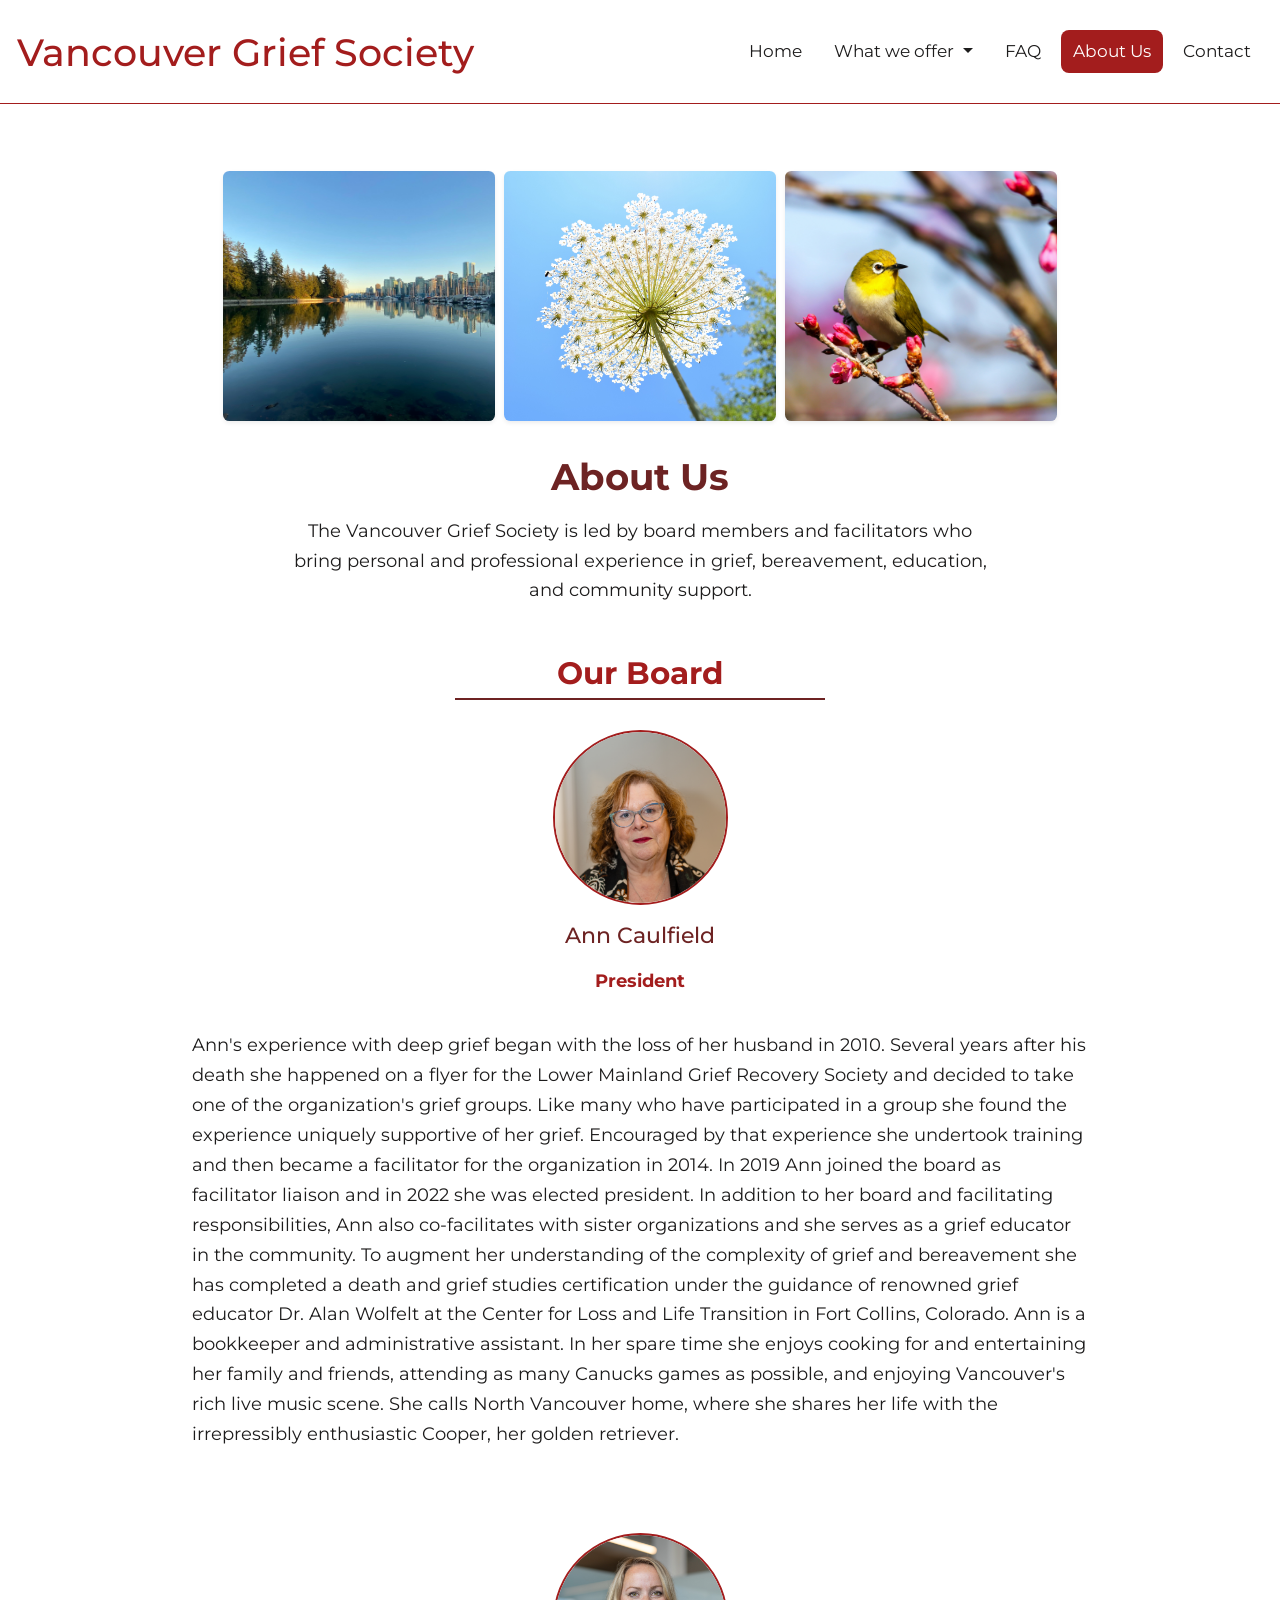
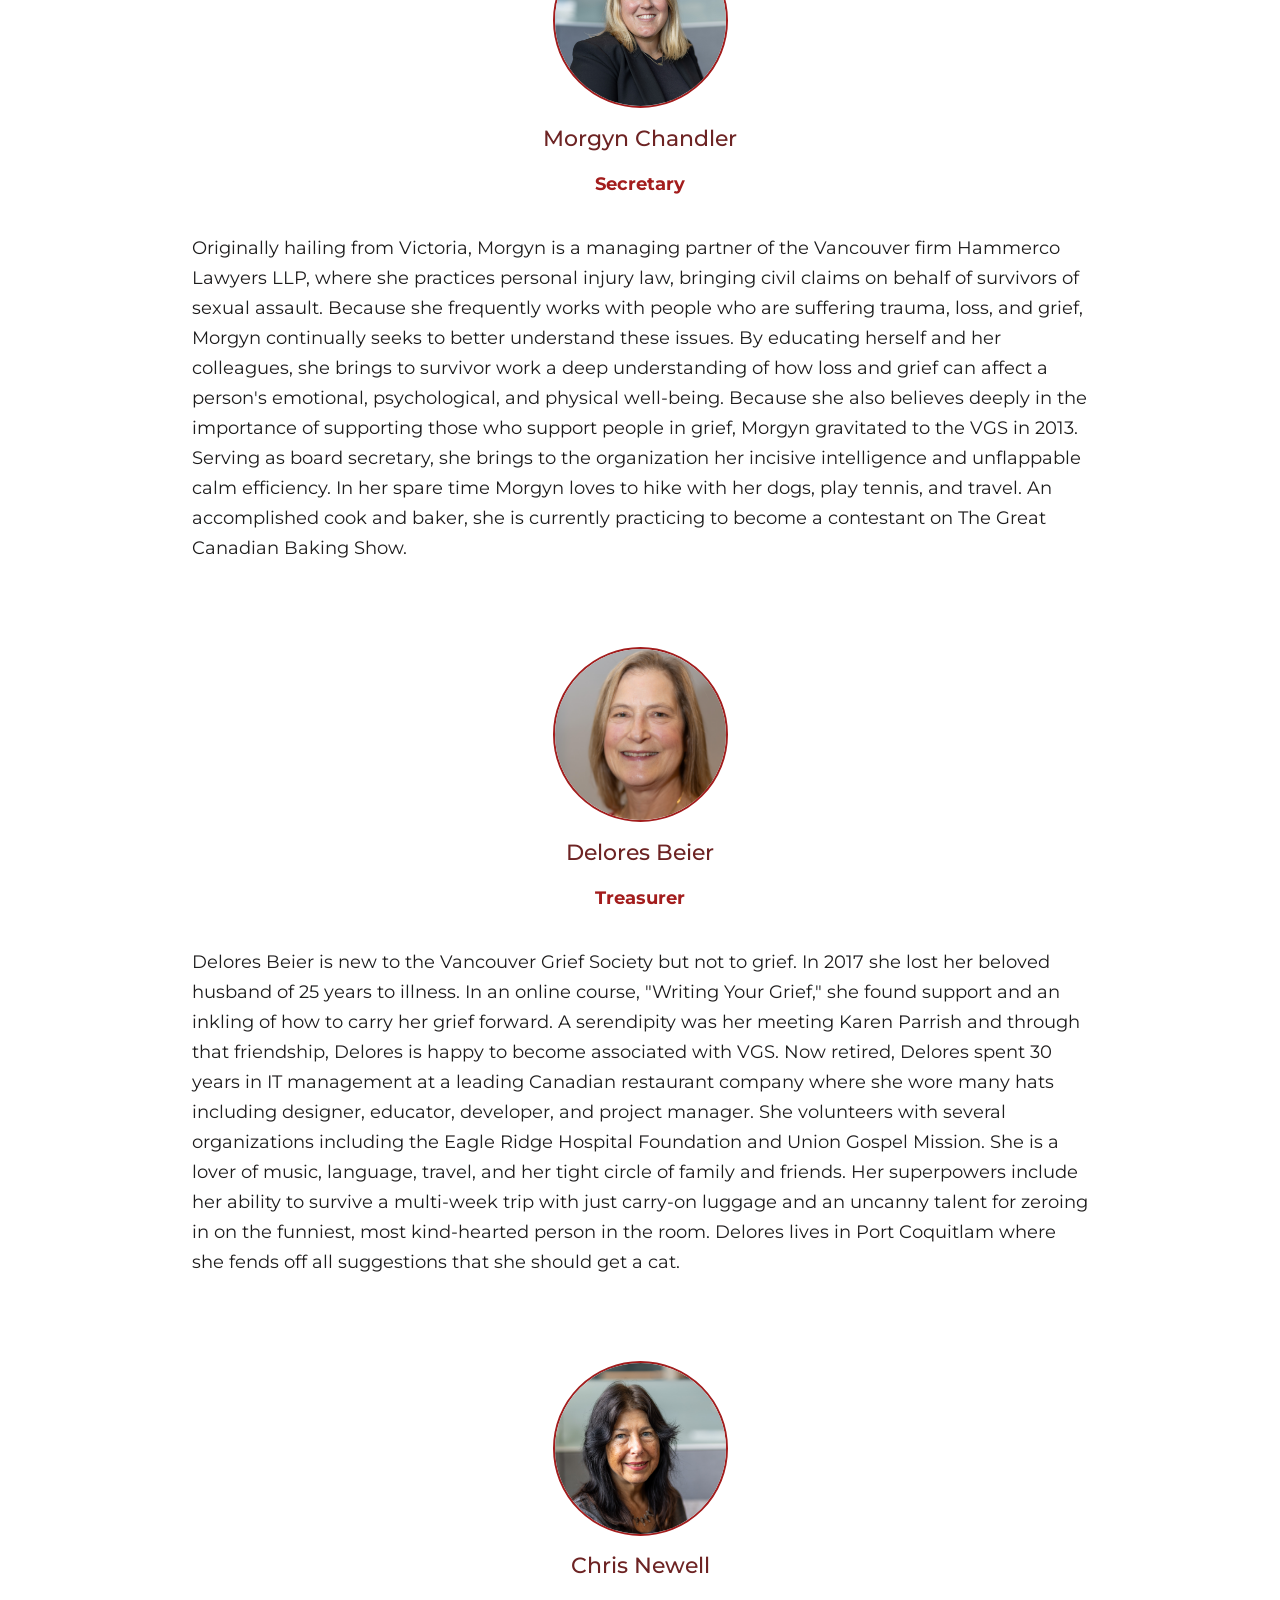
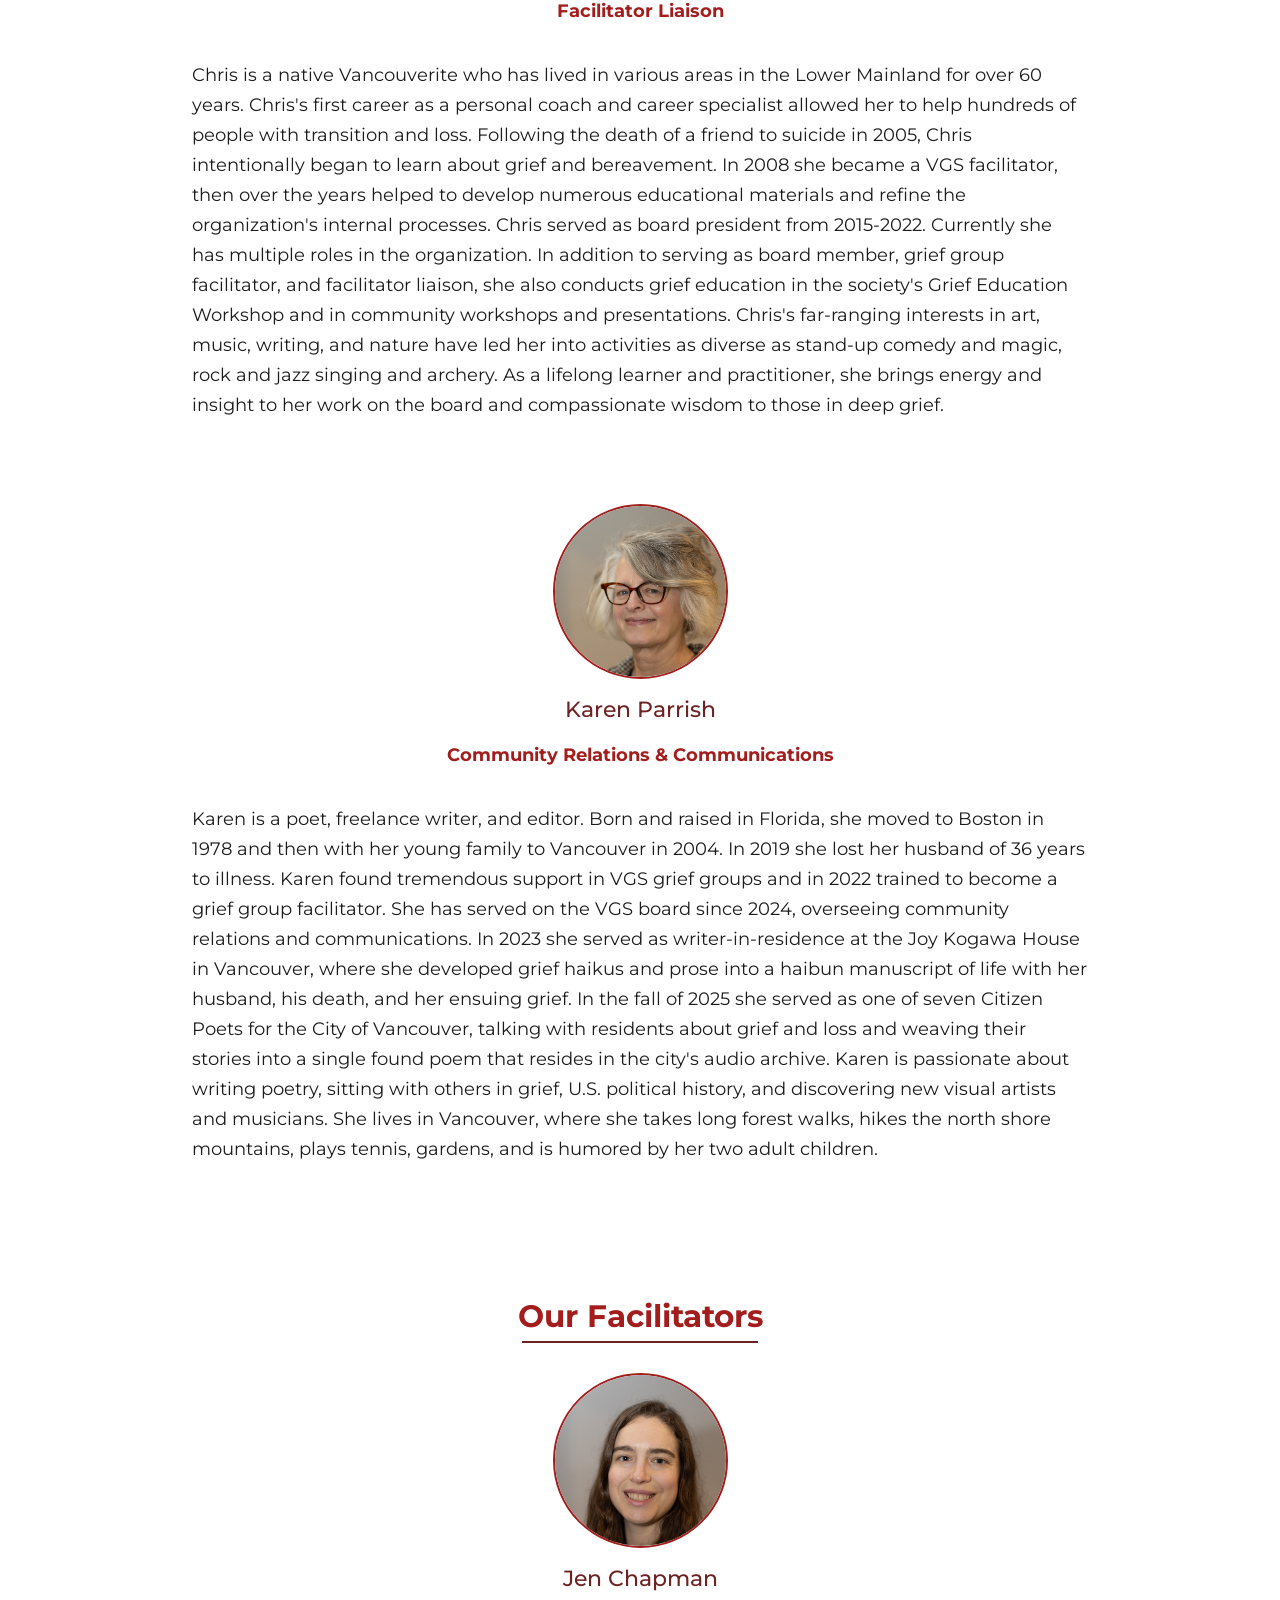
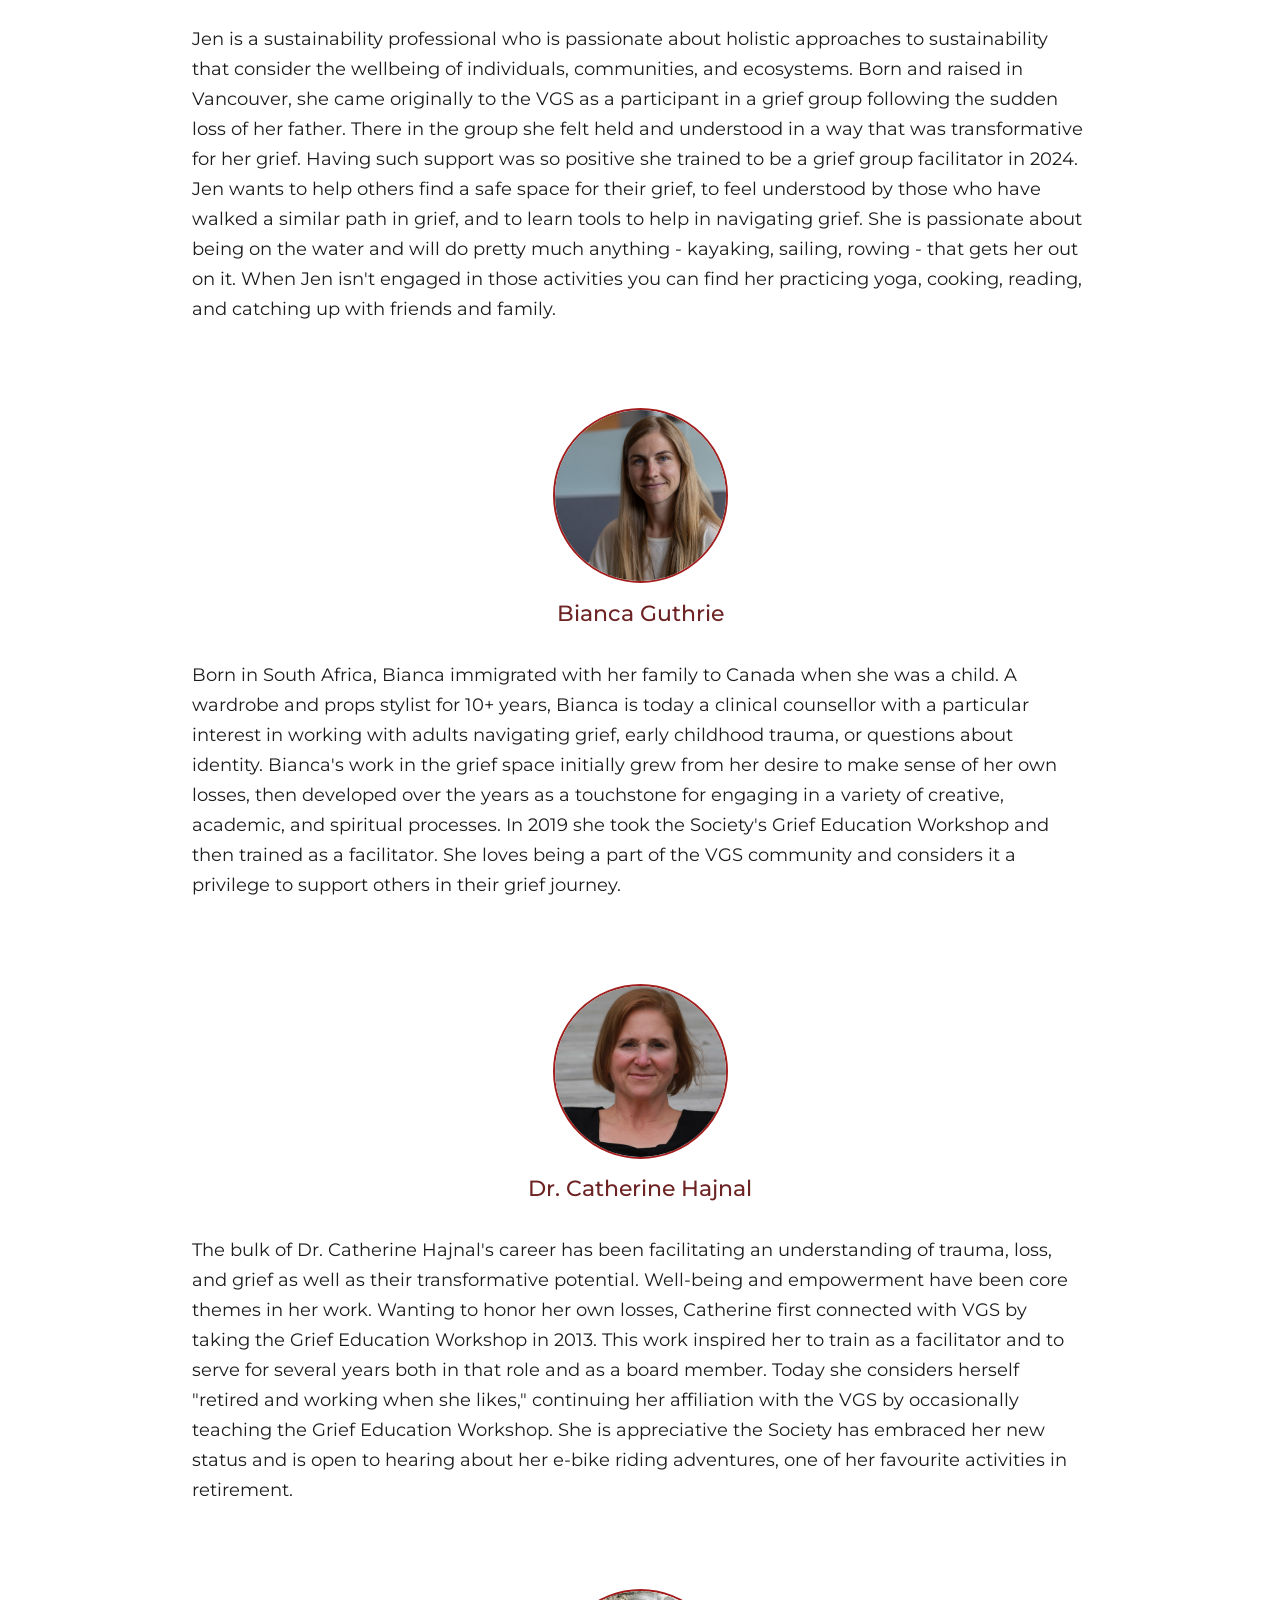
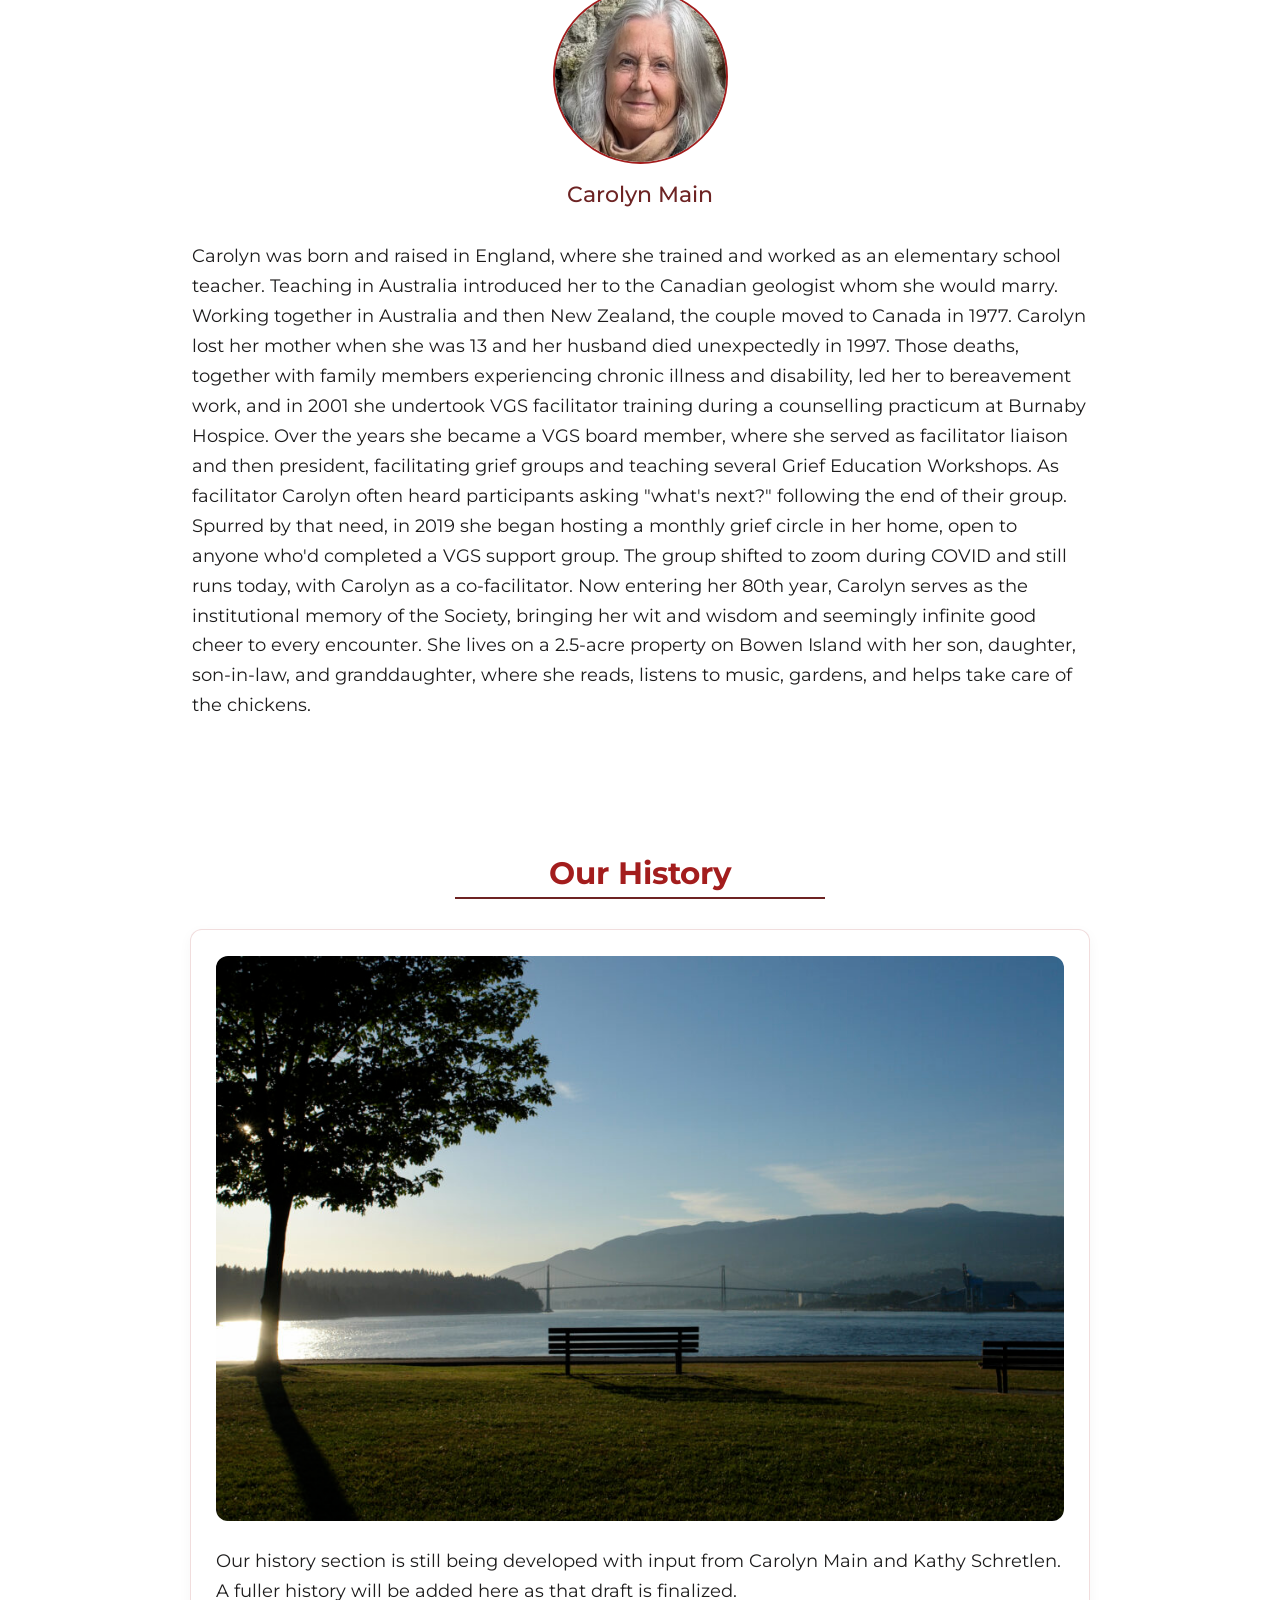
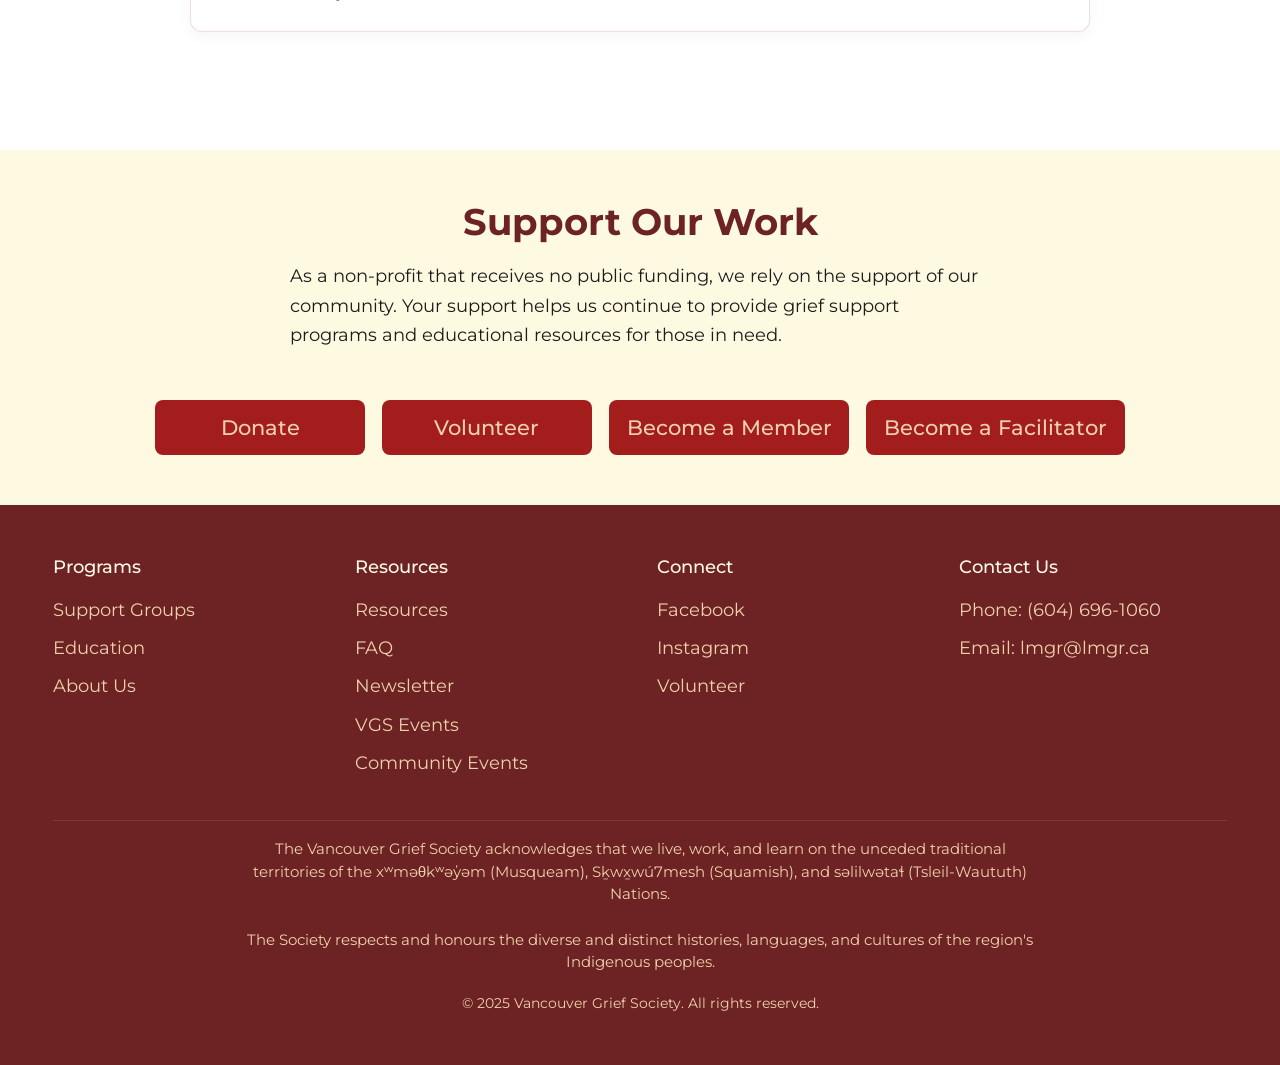
==== about.html @ 00065167 "Link donation and volunteer CTAs to FAQ" ====
<!DOCTYPE html>
<html lang="en">

<head>
    <meta charset="UTF-8" />
    <meta name="viewport" content="width=device-width, initial-scale=1.0" />
    <title>Vancouver Grief Society</title>
    <link href="https://cdn.jsdelivr.net/npm/bootstrap@5.3.3/dist/css/bootstrap.min.css" rel="stylesheet">
    <link rel="preconnect" href="https://fonts.googleapis.com">
    <link rel="preconnect" href="https://fonts.gstatic.com" crossorigin>
    <link
        href="https://fonts.googleapis.com/css2?family=Montserrat:wght@300;400;500;600;700&family=Lora:ital,wght@0,400;0,500;0,600;1,400&display=swap"
        rel="stylesheet">
    <link rel="stylesheet" href="base.css">
    <link rel="stylesheet" href="navbar.css">
    <link rel="stylesheet" href="footer.css">
    <link rel="stylesheet" href="generalSection.css">
    <link rel="stylesheet" href="contentPage.css">
    <link rel="stylesheet" href="about.css">
</head>

<body>
    <header class="site-header">
        <nav class="navbar navbar-expand-tablet">
            <div class="container">
                <a class="navbar-brand" href="index.html">Vancouver Grief Society</a>
                <button class="navbar-toggler" type="button" data-bs-toggle="collapse" data-bs-target="#navbarNav"
                    aria-controls="navbarNav" aria-expanded="false" aria-label="Toggle navigation">
                    <span class="navbar-toggler-icon"></span>
                </button>
                <div class="collapse navbar-collapse" id="navbarNav">
                    <ul class="navbar-nav ms-auto gap-2">
                        <li class="nav-item"><a class="nav-link btn-nav" href="index.html">Home</a></li>
                        <li class="nav-item dropdown">
                            <a class="nav-link btn-nav dropdown-toggle" href="#" id="eventsDropdown" role="button"
                                data-bs-toggle="dropdown" aria-expanded="false">
                                What we offer
                            </a>
                            <ul class="dropdown-menu" aria-labelledby="eventsDropdown">
                                <li><a class="dropdown-item" href="supportGroups.html">Support Groups</a></li>
                                <li><a class="dropdown-item" href="education.html">Education</a></li>
                                <li><a class="dropdown-item" href="resources.html">Resources</a></li>
                            </ul>
                        </li>
                        <li class="nav-item"><a class="nav-link btn-nav" href="faq.html">FAQ</a></li>
                        <li class="nav-item"><a class="nav-link btn-nav selected" href="about.html">About Us</a></li>
                        <li class="nav-item"><a class="nav-link btn-nav" href="#footer">Contact</a></li>
                    </ul>
                </div>
            </div>
        </nav>
    </header>

    <section class="subpage-hero">
        <div class="container">
            <div class="row justify-content-center g-2">
                <div class="col-12 col-md-3">
                    <div class="text-center">
                        <img src="images/about/vancouver-stanley-park.jpg" alt="Stanley Park in Vancouver"
                            class="img-fluid rounded shadow-sm subpage-hero-image" />
                    </div>
                </div>
                <div class="col-4 col-md-3 d-none d-md-block">
                    <div class="text-center">
                        <img src="images/about/white-flower.jpg" alt="White flower"
                            class="img-fluid rounded shadow-sm subpage-hero-image" />
                    </div>
                </div>
                <div class="col-4 col-md-3 d-none d-md-block">
                    <div class="text-center">
                        <img src="images/about/yellow-bird.jpg" alt="Yellow bird perched on a branch"
                            class="img-fluid rounded shadow-sm subpage-hero-image" />
                    </div>
                </div>
            </div>
        </div>
    </section>

    <section class="about-us">
        <h1>About Us</h1>
        <p class="intro">
            The Vancouver Grief Society is led by board members and facilitators who bring personal and professional
            experience in grief, bereavement, education, and community support.
        </p>

        <section class="board">
            <h2>Our Board</h2>
            <div class="board-member-container">
                <div class="board-member">
                    <img src="images/about/AnnCaulfield.jpg" alt="Ann Caulfield" class="adjust-down">
                    <div class="board-member-text">
                        <h3>Ann Caulfield</h3>
                        <span class="position">President</span>
                        <p>
                            Ann's experience with deep grief began with the loss of her husband in 2010. Several years
                            after his death she happened on a flyer for the Lower Mainland Grief Recovery Society and
                            decided to take one of the organization's grief groups. Like many who have participated in a
                            group she found the experience uniquely supportive of her grief. Encouraged by that
                            experience she undertook training and then became a facilitator for the organization in
                            2014. In 2019 Ann joined the board as facilitator liaison and in 2022 she was elected
                            president. In addition to her board and facilitating responsibilities, Ann also
                            co-facilitates with sister organizations and she serves as a grief educator in the
                            community. To augment her understanding of the complexity of grief and bereavement she has
                            completed a death and grief studies certification under the guidance of renowned grief
                            educator Dr. Alan Wolfelt at the Center for Loss and Life Transition in Fort Collins,
                            Colorado. Ann is a bookkeeper and administrative assistant. In her spare time she enjoys
                            cooking for and entertaining her family and friends, attending as many Canucks games as
                            possible, and enjoying Vancouver's rich live music scene. She calls North Vancouver home,
                            where she shares her life with the irrepressibly enthusiastic Cooper, her golden retriever.
                        </p>
                    </div>
                </div>

                <div class="board-member">
                    <img src="images/about/MorgynChandler" class="morgyn" alt="Morgyn Chandler">
                    <div class="board-member-text">
                        <h3>Morgyn Chandler</h3>
                        <span class="position">Secretary</span>
                        <p>
                            Originally hailing from Victoria, Morgyn is a managing partner of the Vancouver firm
                            Hammerco Lawyers LLP, where she practices personal injury law, bringing civil claims on
                            behalf of survivors of sexual assault. Because she frequently works with people who are
                            suffering trauma, loss, and grief, Morgyn continually seeks to better understand these
                            issues. By educating herself and her colleagues, she brings to survivor work a deep
                            understanding of how loss and grief can affect a person's emotional, psychological, and
                            physical well-being. Because she also believes deeply in the importance of supporting those
                            who support people in grief, Morgyn gravitated to the VGS in 2013. Serving as board
                            secretary, she brings to the organization her incisive intelligence and unflappable calm
                            efficiency. In her spare time Morgyn loves to hike with her dogs, play tennis, and travel.
                            An accomplished cook and baker, she is currently practicing to become a contestant on The
                            Great Canadian Baking Show.
                        </p>
                    </div>
                </div>

                <div class="board-member">
                    <div class="board-member-photo zoom-out-delores">
                        <img src="images/about/DeloresBeier3.jpg" alt="Delores Beier" class="adjust-down zoom-out">
                    </div>
                    <div class="board-member-text">
                        <h3>Delores Beier</h3>
                        <span class="position">Treasurer</span>
                        <p>
                            Delores Beier is new to the Vancouver Grief Society but not to grief. In 2017 she lost her
                            beloved husband of 25 years to illness. In an online course, "Writing Your Grief," she found
                            support and an inkling of how to carry her grief forward. A serendipity was her meeting
                            Karen Parrish and through that friendship, Delores is happy to become associated with VGS.
                            Now retired, Delores spent 30 years in IT management at a leading Canadian restaurant
                            company where she wore many hats including designer, educator, developer, and project
                            manager. She volunteers with several organizations including the
                            Eagle Ridge Hospital Foundation and Union Gospel Mission. She is a lover of music, language,
                            travel, and her tight circle of family and friends. Her superpowers include her ability to
                            survive a multi-week trip with just carry-on luggage and an uncanny talent for zeroing in on
                            the funniest, most kind-hearted person in the room. Delores lives in Port Coquitlam where
                            she fends off all suggestions that she should get a cat.
                        </p>
                    </div>
                </div>

                <div class="board-member">
                    <div class="portrait-frame portrait-chris">
                        <img src="images/about/ChrisNewell.jpg" alt="Chris Newell" class="adjust-down">
                    </div>
                    <div class="board-member-text">
                        <h3>Chris Newell</h3>
                        <span class="position">Facilitator Liaison</span>
                        <p>
                            Chris is a native Vancouverite who has lived in various areas in the Lower Mainland for over
                            60 years. Chris's first career as a personal coach and career specialist allowed her to help
                            hundreds of people with transition and loss. Following the death of a friend to suicide in
                            2005, Chris intentionally began to learn about grief and bereavement. In 2008 she became a
                            VGS facilitator, then over the years helped to develop numerous educational materials and
                            refine the organization's internal processes. Chris served as board president from
                            2015-2022. Currently she has multiple roles in the organization. In addition to serving as
                            board member, grief group facilitator, and facilitator liaison, she also conducts grief
                            education in the society's Grief Education Workshop and in community workshops and
                            presentations. Chris's far-ranging interests in art, music, writing, and nature have led her
                            into activities as diverse as stand-up comedy and magic, rock and jazz singing and archery.
                            As a lifelong learner and practitioner, she brings energy and insight to her work on the
                            board and compassionate wisdom to those in deep grief.
                        </p>
                    </div>
                </div>

                <div class="board-member">
                    <img src="images/about/KarenParrish.jpg" alt="Karen Parrish" class="adjust-down">
                    <div class="board-member-text">
                        <h3>Karen Parrish</h3>
                        <span class="position">Community Relations &amp; Communications</span>
                        <p>
                            Karen is a poet, freelance writer, and editor. Born and raised in Florida, she moved to
                            Boston in 1978 and then with her young family to Vancouver in 2004. In 2019 she lost her
                            husband of 36 years to illness. Karen found tremendous support in VGS grief groups and in
                            2022 trained to become a grief group facilitator. She has served on the VGS board since
                            2024, overseeing community relations and communications. In 2023 she served as
                            writer-in-residence at the Joy Kogawa House in Vancouver, where she developed grief haikus
                            and prose into a haibun manuscript of life with her husband, his death, and her ensuing
                            grief. In the fall of 2025 she served as one of seven Citizen Poets for the City of
                            Vancouver, talking with residents about grief and loss and weaving their stories into a
                            single found poem that resides in the city's audio archive. Karen is passionate about
                            writing poetry, sitting with others in grief, U.S. political history, and discovering new
                            visual artists and musicians. She lives in Vancouver, where she takes long forest walks,
                            hikes the north shore mountains, plays tennis, gardens, and is humored by her two adult
                            children.
                        </p>
                    </div>
                </div>
            </div>
        </section>

        <section class="facilitators">
            <h2>Our Facilitators</h2>
            <div class="board-member-container">
                <div class="board-member">
                    <img src="images/about/JenChapman.jpg" alt="Jen Chapman" class="adjust-down">
                    <div class="board-member-text">
                        <h3>Jen Chapman</h3>
                        <p>
                            Jen is a sustainability professional who is passionate about holistic approaches to
                            sustainability that consider the wellbeing of individuals, communities, and ecosystems. Born
                            and raised in Vancouver, she came originally to the VGS as a participant in a grief group
                            following the sudden loss of her father. There in the group she felt held and understood in
                            a way that was transformative for her grief. Having such support was so positive she trained
                            to be a grief group facilitator in 2024. Jen wants to help others find a safe space for
                            their grief, to feel understood by those who have walked a similar path in grief, and to
                            learn tools to help in navigating grief. She is passionate about being on the water and will
                            do pretty much anything - kayaking, sailing, rowing - that gets her out on it. When Jen
                            isn't
                            engaged in those activities you can find her practicing yoga, cooking, reading, and catching
                            up with friends and family.
                        </p>
                    </div>
                </div>

                <div class="board-member">
                    <div class="portrait-frame portrait-bianca">
                        <img src="images/about/BiancaGuthrie.jpg" alt="Bianca Guthrie" class="adjust-down">
                    </div>
                    <div class="board-member-text">
                        <h3>Bianca Guthrie</h3>
                        <p>
                            Born in South Africa, Bianca immigrated with her family to Canada when she was a child. A
                            wardrobe and props stylist for 10+ years, Bianca is today a clinical counsellor with a
                            particular interest in working with adults navigating grief, early childhood trauma, or
                            questions about identity. Bianca's work in the grief space initially grew from her desire to
                            make sense of her own losses, then developed over the years as a touchstone for engaging in
                            a variety of creative, academic, and spiritual processes. In 2019 she took the Society's
                            Grief Education Workshop and then trained as a facilitator. She loves being a part of the
                            VGS community and considers it a privilege to support others in their grief journey.
                        </p>
                    </div>
                </div>

                <div class="board-member">
                    <img src="images/about/CatherineHajnal.jpeg" alt="Dr. Catherine Hajnal">
                    <div class="board-member-text">
                        <h3>Dr. Catherine Hajnal</h3>
                        <p>
                            The bulk of Dr. Catherine Hajnal's career has been facilitating an understanding of trauma,
                            loss, and grief as well as their transformative potential. Well-being and empowerment have
                            been core themes in her work. Wanting to honor her own losses, Catherine first connected
                            with VGS by taking the Grief Education Workshop in 2013. This work inspired her to train as
                            a facilitator and to serve for several years both in that role and as a board member. Today
                            she considers herself "retired and working when she likes," continuing her affiliation with
                            the VGS by occasionally teaching the Grief Education Workshop. She is appreciative the
                            Society has embraced her
                            new status and is open to hearing about her e-bike riding adventures, one of her favourite
                            activities in retirement.
                        </p>
                    </div>
                </div>

                <div class="board-member">
                    <img src="images/about/CarolynMain2.jpeg" class="adjust-down carolyn-main" alt="Carolyn Main">
                    <div class="board-member-text">
                        <h3>Carolyn Main</h3>
                        <p>
                            Carolyn was born and raised in England, where she trained and worked as an elementary school
                            teacher. Teaching in Australia introduced her to the Canadian geologist whom she would
                            marry. Working together in Australia and then New Zealand, the couple moved to Canada in
                            1977. Carolyn lost her mother when she was 13 and her husband died unexpectedly in 1997.
                            Those deaths, together with family members experiencing chronic illness and disability, led
                            her to bereavement work, and in 2001 she undertook VGS facilitator training during a
                            counselling practicum at Burnaby Hospice. Over the years she became a VGS board member,
                            where she served as facilitator liaison and then president, facilitating grief groups and
                            teaching several Grief Education Workshops. As facilitator Carolyn often heard participants
                            asking "what's next?" following the end of their group. Spurred by that need, in 2019 she
                            began hosting a monthly grief circle in her home, open to anyone who'd completed a VGS
                            support group. The group shifted to zoom during COVID and still runs today, with Carolyn as
                            a co-facilitator. Now entering her 80th year, Carolyn serves as the institutional memory of
                            the Society, bringing her wit and wisdom and seemingly infinite good cheer to every
                            encounter. She lives on a 2.5-acre property on Bowen Island with her son, daughter,
                            son-in-law, and granddaughter, where she reads, listens to music, gardens, and helps take
                            care of the chickens.
                        </p>
                    </div>
                </div>
            </div>
        </section>

        <section class="history-section">
            <h2>Our History</h2>
            <div class="history-card">
                <img src="images/about/history-bench.jpg" alt="Bench overlooking the water and mountains"
                    class="history-image">
                <p>
                    Our history section is still being developed with input from Carolyn Main and Kathy Schretlen. A
                    fuller history will be added here as that draft is finalized.
                </p>
            </div>
        </section>
    </section>

    <section class="general-section color-2 support-our-work">
        <div class="container">
            <h2>Support Our Work</h2>
            <p>
                As a non-profit that receives no public funding, we rely on the support of our community. Your support
                helps us continue to provide grief support programs and educational resources for those in need.
            </p>
            <div class="links">
                <a href="faq.html?highlight=donate">Donate</a>
                <a href="faq.html?highlight=volunteer">Volunteer</a>
                <a href="mailto:lmgr@lmgr.ca?subject=Membership%20Inquiry">Become a Member</a>
                <a href="faq.html?highlight=become-a-facilitator">Become a Facilitator</a>
            </div>
        </div>
    </section>

    <footer id="footer" class="site-footer">
        <div class="container footer-container">
            <div class="footer-grid">
                <div class="footer-column">
                    <h3>Programs</h3>
                    <ul>
                        <li><a href="supportGroups.html">Support Groups</a></li>
                        <li><a href="education.html">Education</a></li>
                        <li><a href="about.html">About Us</a></li>
                    </ul>
                </div>

                <div class="footer-column">
                    <h3>Resources</h3>
                    <ul>
                        <li><a href="resources.html">Resources</a></li>
                        <li><a href="faq.html">FAQ</a></li>
                        <li><a href="https://forms.gle/5CZ8idRxc71DqHw28">Newsletter</a></li>
                        <li><a href="VGSEvents.html">VGS Events</a></li>
                        <li><a href="communityEvents.html">Community Events</a></li>
                    </ul>
                </div>

                <div class="footer-column">
                    <h3>Connect</h3>
                    <ul>
                        <li><a href="#">Facebook</a></li>
                        <li><a href="#">Instagram</a></li>
                        <li><a href="faq.html?highlight=volunteer">Volunteer</a></li>
                    </ul>
                </div>

                <div class="footer-column">
                    <h3>Contact Us</h3>
                    <ul>
                        <li>Phone: (604) 696-1060</li>
                        <li>Email: lmgr@lmgr.ca</li>
                    </ul>
                </div>
            </div>

            <div class="footer-bottom">
                <p class="acknowledgement">
                    The Vancouver Grief Society acknowledges that we live, work, and learn on the unceded traditional
                    territories of the
                    xʷməθkʷəy̓əm (Musqueam), Sḵwx̱wú7mesh (Squamish), and səlilwətaɬ (Tsleil-Waututh) Nations.
                    <br><br>
                    The Society respects and honours the diverse and distinct histories, languages, and cultures of the
                    region's Indigenous peoples.
                </p>
                <p class="copyright">
                    © 2025 Vancouver Grief Society. All rights reserved.
                </p>
            </div>
        </div>
    </footer>

    <script src="https://cdn.jsdelivr.net/npm/bootstrap@5.3.3/dist/js/bootstrap.bundle.min.js"></script>
    <script src="navbar.js"></script>
</body>

</html>
---- base.css ----
/* CSS Reset and Base Styles */
* {
    margin: 0;
    padding: 0;
    box-sizing: border-box;
    font-family: 'Montserrat', sans-serif;
    font-size: 1.05rem;
}

:root {
    --primary-color: #A31D1D;
    --secondary-color: #FEF9E1;
    --accent-color: #6D2323;
    --text-color: #1d1c1c;
    --light-text: #EFD0AC;
    --background: #ffffff;
    --dark-bg: #6D2323;
}

body {
    line-height: 1.7;
    color: var(--text-color);
    background-color: var(--background);
    overflow-x: hidden;
}

h1,
h2,
h3,
h4,
h5,
h6 {
    text-align: center;
}

a {
    text-decoration: none;
}

img {
    max-width: 100%;
}

.v-space {
    height: 1rem;
    width: 100%;
}
---- navbar.css ----
.site-header {
    position: sticky;
    top: 0px;
    left: 0px;
    z-index: 10;
    background-color: var(--background);
    border-bottom: 1px solid var(--primary-color);
}

.navbar {
    padding: 0.85rem 0;
}

.navbar .container {
    max-width: 1400px;
    padding-left: 1rem;
    padding-right: 1rem;
}

.navbar-brand {
    color: var(--primary-color);
    font-weight: 500;
    font-size: 2.25rem;
    text-decoration: none;
    display: flex;
    flex-direction: row;
    transition: font-size 50ms ease-in-out;
    flex: 0 1 auto;
    margin-right: 1rem;
}

.navbar-brand:hover {
    color: var(--accent-color);
}

.navbar-nav {
    flex: 1;
    justify-content: flex-end;
    flex-wrap: wrap;
    row-gap: 0.35rem;
}

.btn-nav {
    padding: 0.35rem 0.65rem;
    border-radius: 8px;
    text-decoration: none;
    font-size: 1rem;
    color: var(--text-color);
    border: 1px solid transparent;
    transition:
        background-color 0.2s ease,
        border-color 0.2s ease;
    text-wrap: nowrap;
    white-space: nowrap;
    /* Prevent text wrapping */
}

.btn-nav:hover,
.btn-nav.selected {
    color: var(--background);
    background-color: var(--primary-color);
}

.dropdown-menu {
    border-radius: 8px;
    background-color: var(--background);
    border: 1px solid var(--primary-color);
    padding: 0.3rem 0;
    min-width: 10rem;
}

.dropdown-item {
    color: var(--text-color);
    padding: 0.4rem 1rem;
    transition: background-color 0.2s ease;
}

.dropdown-item:hover {
    color: var(--background);
    background-color: var(--primary-color);
}

/* Responsive adjustments */
@media (min-width: 1024px) {
    .navbar-expand-tablet {
        flex-wrap: nowrap;
        justify-content: flex-start;
    }

    .navbar-expand-tablet .navbar-nav {
        flex-direction: row;
    }

    .navbar-expand-tablet .navbar-nav .dropdown-menu {
        position: absolute;
    }

    .navbar-expand-tablet .navbar-collapse {
        display: flex !important;
        flex-basis: auto;
    }

    .navbar-expand-tablet .navbar-toggler {
        display: none;
    }
}

@media (max-width: 1023px) {
    .navbar-brand {
        font-size: 1.75rem;
    }

    .navbar-collapse {
        padding-top: 0.75rem;
    }

    .navbar-nav {
        align-items: flex-start;
    }

    .btn-nav {
        padding-left: 0;
        padding-right: 0;
    }
}
---- footer.css ----
.site-footer {
    background-color: var(--dark-bg);
    color: var(--light-text);
    padding: 3rem 0 2rem;
    font-size: 0.95rem;
}

.footer-container {
    max-width: 1200px;
    margin: 0 auto;
}

.footer-grid {
    display: grid;
    grid-template-columns: repeat(auto-fit, minmax(220px, 1fr));
    gap: 2rem;
    margin-bottom: 2rem;
}

.footer-column h3 {
    margin-bottom: 1rem;
    font-size: 1.1rem;
    color: var(--secondary-color);
    text-align: left;
}

.footer-column ul {
    list-style: none;
    padding: 0;
    margin: 0;
}

.footer-column li {
    margin-bottom: 0.5rem;
}

.footer-column a {
    color: var(--light-text);
    text-decoration: none;
    transition: color 0.2s ease;
}

.footer-column a:hover {
    color: var(--secondary-color);
}

.footer-bottom {
    border-top: 1px solid rgba(255, 255, 255, 0.1);
    padding-top: 1rem;
    text-align: center;
}

.acknowledgement {
    margin-bottom: 1rem;
    font-size: 0.9rem;
    color: var(--light-text);
    max-width: 800px;
    margin-inline: auto;
    line-height: 1.5;
}

.copyright {
    color: var(--light-text);
    font-size: 0.85rem;
}
---- generalSection.css ----
.general-section .container {
    display: flex;
    flex-direction: column;
    justify-content: center;
    align-items: center;
    padding: 3rem 1rem;
}

.general-section .container .links {

    display: flex;
    gap: 1rem;
    flex-wrap: wrap;
    justify-content: center;
}

.general-section h2 {
    font-size: 2.2rem;
    font-weight: bold;
    text-align: center;
    margin-bottom: 1rem;
    color: var(--accent-color);
}

.general-section p {
    max-width: 700px;
    margin: 0 auto 3rem;
    text-align: center;
    font-size: 1.1rem;
    line-height: 1.6;
}

.remove-vertical-margin {
    margin-top: 0;
    margin-bottom: 0;
}

.add-margin {
    margin-top: 0;
    margin-bottom: 1.5rem;
}

.general-section .container.remove-vertical-margin p {
    margin-bottom: 1.5rem;
}

.general-section a,
.general-section a:visited {
    margin: 0 auto;
    display: inline-block;
    padding: 0.50rem 1.00rem;
    background-color: var(--primary-color);
    color: var(--light-text);
    text-decoration: none;
    border-radius: 8px;
    font-weight: 500;
    border: 1px solid transparent;
    font-size: 1.25rem;
    transition:
        background-color 0.2s ease,
        border-color 0.2s ease,
        color 0.2s ease,
        border-radius 150ms ease;
}

.color-2 {
    background-color: var(--secondary-color);
}

.general-section a:hover {
    border-radius: 16px;
    background-color: transparent;
    border-color: var(--primary-color);
    color: var(--primary-color);
}

.general-section p a,
.general-section p a:visited {
    display: inline;
    margin: 0;
    padding: 0;
    background: none;
    border: 0;
    border-radius: 0;
    color: var(--primary-color);
    font-size: inherit;
    font-weight: 600;
}

.general-section p a:hover {
    background: none;
    border: 0;
    color: var(--accent-color);
}

.support-our-work p {
    margin: 0 auto 3rem;
    text-align: left;
}

.support-our-work .links a,
.support-our-work .links a:visited {
    min-width: 12.5rem;
    text-align: center;
}

.education-overview.content-section .container {
    align-items: center;
}

.education-overview.content-section p {
    margin: 0 auto 1.5rem;
    text-align: left;
}

.education-overview.content-section .links {
    justify-content: center;
}

.content-section .container {
    align-items: stretch;
}

.content-section h2 {
    font-size: 1.8rem;
    text-align: center;
}

.content-section p {
    max-width: 900px;
    margin: 0 0 1.5rem;
    text-align: left;
}

.content-section ul {
    max-width: 900px;
    padding-left: 1.25rem;
    margin: 0 0 2rem;
}

.content-section .links {
    justify-content: flex-start;
}

#grief-education-workshop .container {
    align-items: center;
}

#grief-education-workshop p {
    margin: 0 auto 1.5rem;
    text-align: left;
}

#grief-education-workshop ul {
    margin: 0 auto 2rem;
}

#grief-education-workshop .links {
    justify-content: center;
}

@media (max-width: 1023px) {
    .support-our-work .links {
        flex-direction: column;
        align-items: center;
    }

    .support-our-work .links a,
    .support-our-work .links a:visited {
        width: min(100%, 20rem);
    }

    .content-section h2 {
        text-align: center;
    }

    .content-section .links {
        justify-content: center;
    }
}
---- contentPage.css ----
.content-page {
    padding: 3rem 1rem 4rem;
}

.content-page .container {
    max-width: 960px;
}

.subpage-hero {
    padding: 4rem 0 1rem;
}

.content-page.content-page-after-hero {
    padding-top: 1rem;
}

.subpage-hero-image {
    width: 100%;
    max-width: 300px;
    height: 250px;
    object-fit: cover;
}

.page-title {
    font-size: 2.2rem;
    font-weight: 700;
    text-align: center;
    margin-bottom: 1rem;
    color: var(--accent-color);
}

.page-intro,
.content-page p,
.content-page li,
.resource-card p,
.faq-item p {
    text-align: left;
}

.page-intro {
    max-width: 800px;
    margin: 0 auto 2rem;
}

.content-page h2 {
    font-size: 1.8rem;
    color: var(--primary-color);
    margin: 2.5rem 0 1rem;
}

.content-page h3 {
    font-size: 1.25rem;
    color: var(--accent-color);
    margin: 1.5rem 0 0.5rem;
}

.content-page ul {
    padding-left: 1.25rem;
}

.faq-item,
.resource-card,
.history-card {
    padding: 1.5rem;
    border: 1px solid rgba(163, 29, 29, 0.15);
    border-radius: 12px;
    background-color: #fff;
    box-shadow: 0 4px 14px rgba(0, 0, 0, 0.04);
}

.faq-item {
    scroll-margin-top: 7rem;
    transition: background-color 0.35s ease, border-color 0.35s ease, box-shadow 0.35s ease;
}

.faq-item-highlight {
    background-color: #fff6dd;
    border-color: rgba(163, 29, 29, 0.45);
    box-shadow: 0 0 0 4px rgba(239, 208, 172, 0.85), 0 10px 24px rgba(109, 35, 35, 0.12);
}

.faq-list,
.resource-list {
    display: grid;
    gap: 1rem;
}

.resource-card p,
.faq-item p {
    margin-bottom: 0;
}

.resource-card h2,
.faq-item h2 {
    margin-top: 0;
}

.faq-item p + p {
    margin-top: 1rem;
}

.resource-contact {
    margin-top: 0.75rem;
    font-weight: 500;
}

.history-image {
    width: 100%;
    border-radius: 12px;
    margin-bottom: 1.5rem;
    object-fit: cover;
}

@media (max-width: 1023px) {
    .content-page {
        padding-top: 2rem;
    }

    .subpage-hero {
        padding-top: 2.5rem;
    }

    .page-title {
        font-size: 1.9rem;
    }
}
---- about.css ----
/* General Section Styling */
.about-us {
    padding: 4rem 1rem;
    background-color: var(--background);
    color: var(--text-color);
}

.subpage-hero + .about-us {
    padding-top: 1rem;
}

.about-us h1 {
    font-size: 2.2rem;
    font-weight: bold;
    text-align: center;
    margin-bottom: 1rem;
    color: var(--accent-color);
}

.about-us .intro {
    max-width: 700px;
    margin: 0 auto 3rem;
    text-align: center;
    font-size: 1.1rem;
    line-height: 1.6;
}

/* Section Headers */
.about-us h2,
.facilitators h2 {
    font-size: 1.85rem;
    font-weight: bold;
    margin-top: 3rem;
    color: var(--primary-color);
    display: block;
    padding-bottom: 0.3rem;
    margin-bottom: 1.5rem;
    text-align: center;
    position: relative;
}

.about-us h2::after,
.facilitators h2::after {
    content: '';
    display: block;
    width: 250px;
    height: 2px;
    background-color: var(--accent-color);
    margin: 0.3rem auto 0;
}

.about-us h2::after {
    width: 22rem;
}

.facilitators h2::after {
    width: 14rem;
}

/* Board of Directors */
.board-memeber-container {
    display: flex;
    flex-direction: column;
}

.board-member {
    display: flex;
    flex-direction: column;
    align-items: center;
    justify-content: center;
    padding-bottom: 4rem;
}

.history-card {
    max-width: 900px;
    margin: 0 auto 3rem;
}

.history-card p {
    text-align: left;
    margin-bottom: 0;
}

.board-member img {
    width: 175px;
    aspect-ratio: 1;
    object-fit: cover;
    border-radius: 100%;
    flex-shrink: 0;
    border: 2px solid var(--primary-color);
    object-position: center center;
}

.portrait-frame {
    width: 175px;
    aspect-ratio: 1;
    border: 2px solid var(--primary-color);
    border-radius: 100%;
    flex-shrink: 0;
    overflow: hidden;
}

.portrait-frame img {
    display: block;
    width: 100%;
    height: 100%;
    aspect-ratio: auto;
    border: 0;
    border-radius: 0;
}

.board-member .portrait-chris img.adjust-down {
    object-position: center 15%;
    transform: scale(1.22);
    transform-origin: center 24%;
}

.board-member .portrait-bianca img.adjust-down {
    object-position: center 15%;
    transform: scale(1.36);
    transform-origin: center 24%;
}

/* Added this because some of the images were going out of bounds
    use this to bring it down a tad bit
*/
.board-member img.adjust-down {
    object-position: center 2%;
}

.board-member img.carolyn-main.adjust-down {
    object-position: center top;
}

.board-member img.adjust-up {
    object-position: center 65%;
}

.board-member img.zoom-out {
    object-position: center 10%;
}

.board-member img.morgyn {
    object-position: center top;
}

.board-member-text {
    display: flex;
    flex-direction: column;
    justify-content: center;
    align-items: center;
    text-align: left;
    max-width: min(70vw, 1000px);
}

.board-member-text p {
    margin-top: 1rem;
}

.board-member h3 {
    color: var(--accent-color);
    font-size: 1.3rem;
    margin: 0rem;
    margin-top: 1rem;
    margin-bottom: 1rem;
}

.position {
    display: block;
    font-weight: bold;
    font-size: 1.1rem;
    padding-bottom: 1rem;
    color: var(--primary-color);
}

/* Facilitators Grid */
.facilitator-container {
    padding-bottom: 4rem;
    color: var(--text-color);
    background-color: var(--light-text);
}

.facilitator-grid {
    display: grid;
    grid-template-columns: repeat(auto-fit, minmax(120px, 1fr));
    gap: 1.5rem;
    margin-top: 2rem;
}

.facilitator-card {
    text-align: center;
    font-size: 0.95rem;
}

.facilitator-card img {
    width: 90px;
    height: 90px;
    border-radius: 50%;
    object-fit: cover;
    margin-bottom: 0.5rem;
    box-shadow: 0 2px 5px rgba(0, 0, 0, 0.1);
}

.facilitator-card p {
    color: var(--text-color);
    margin: 0;
}
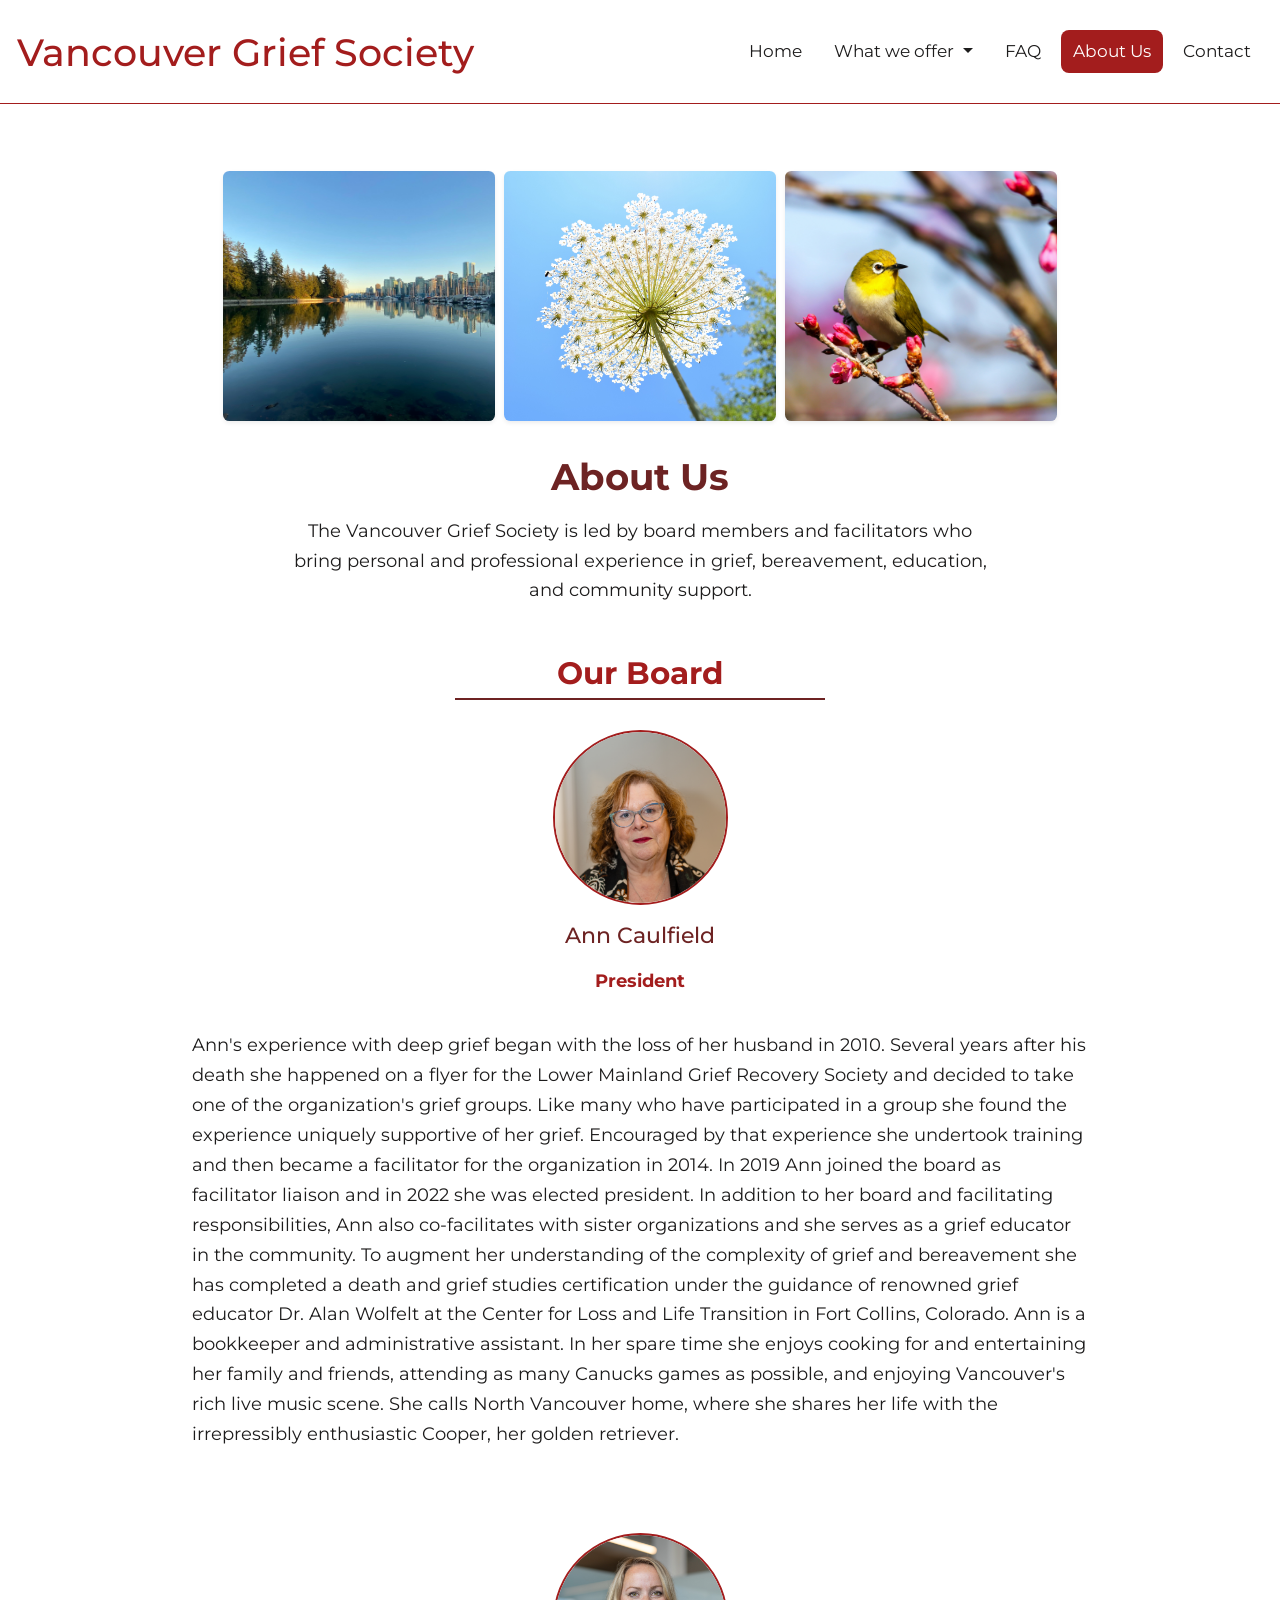
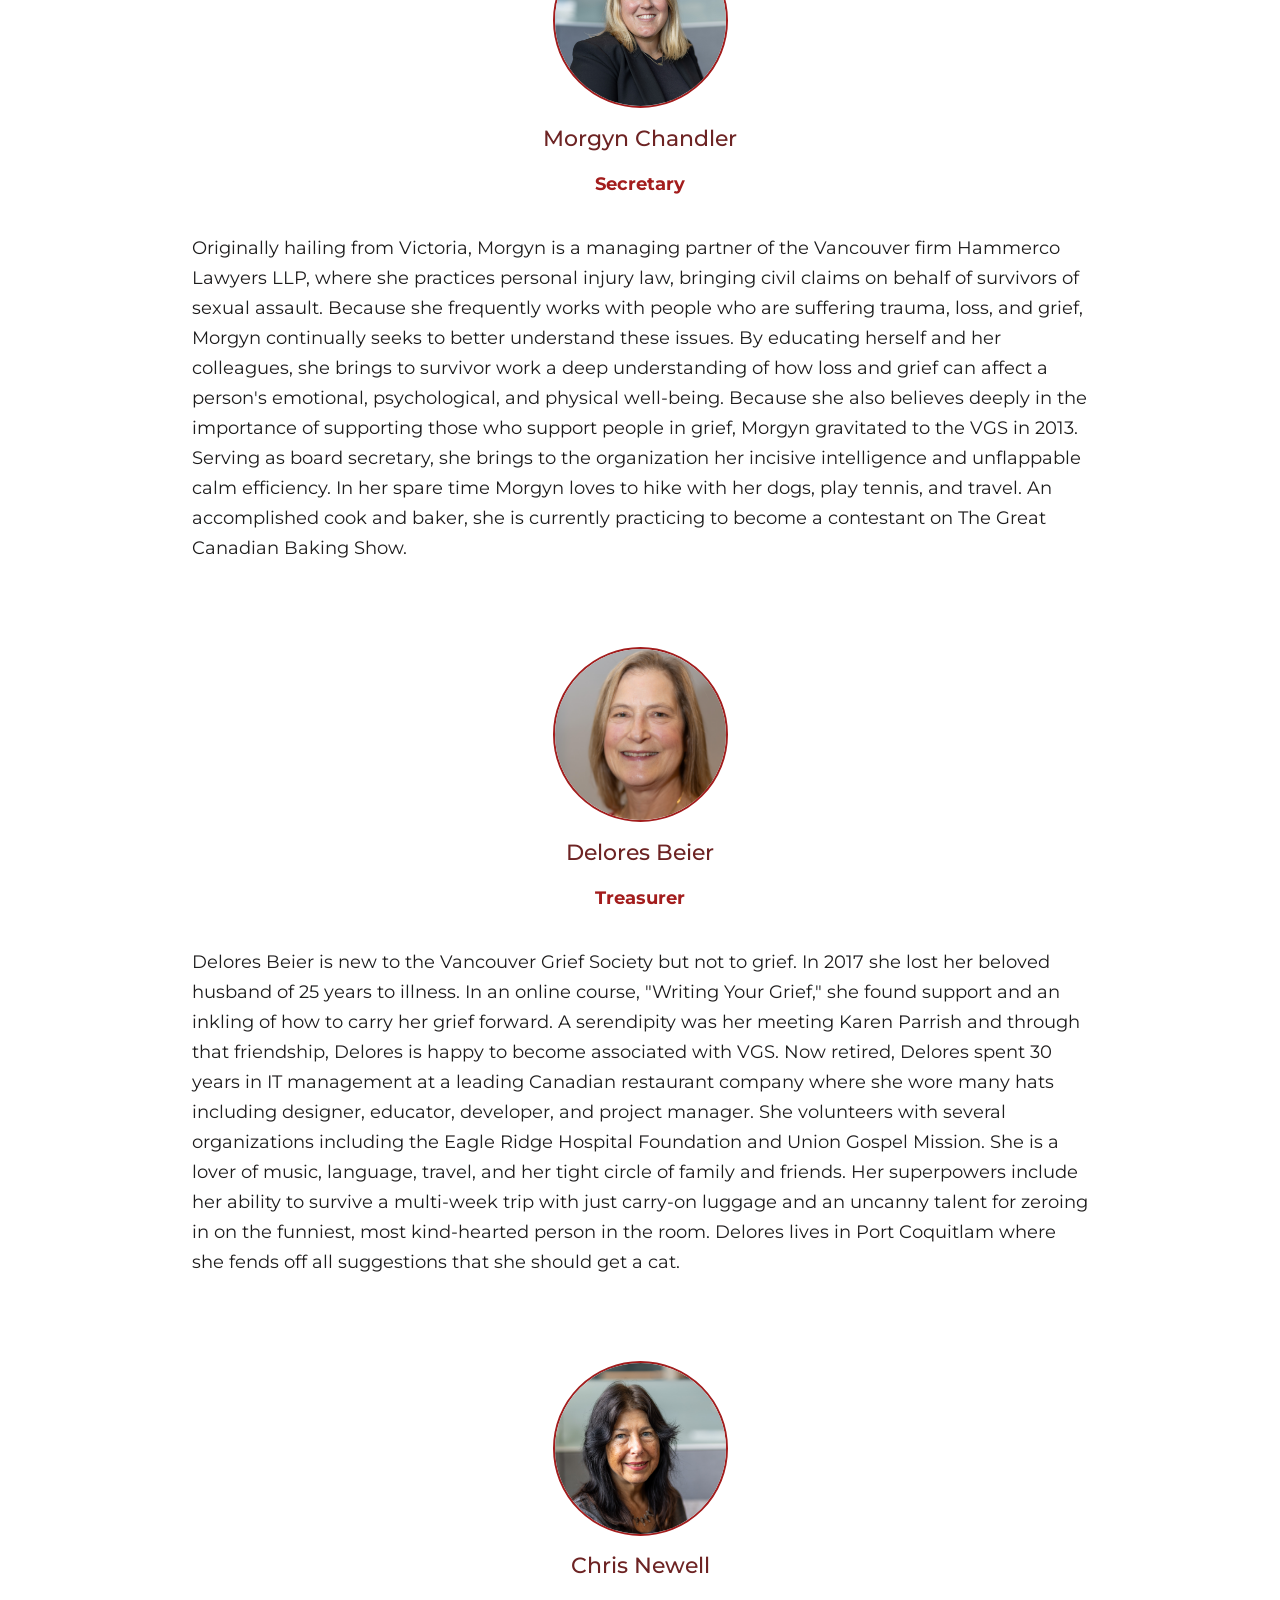
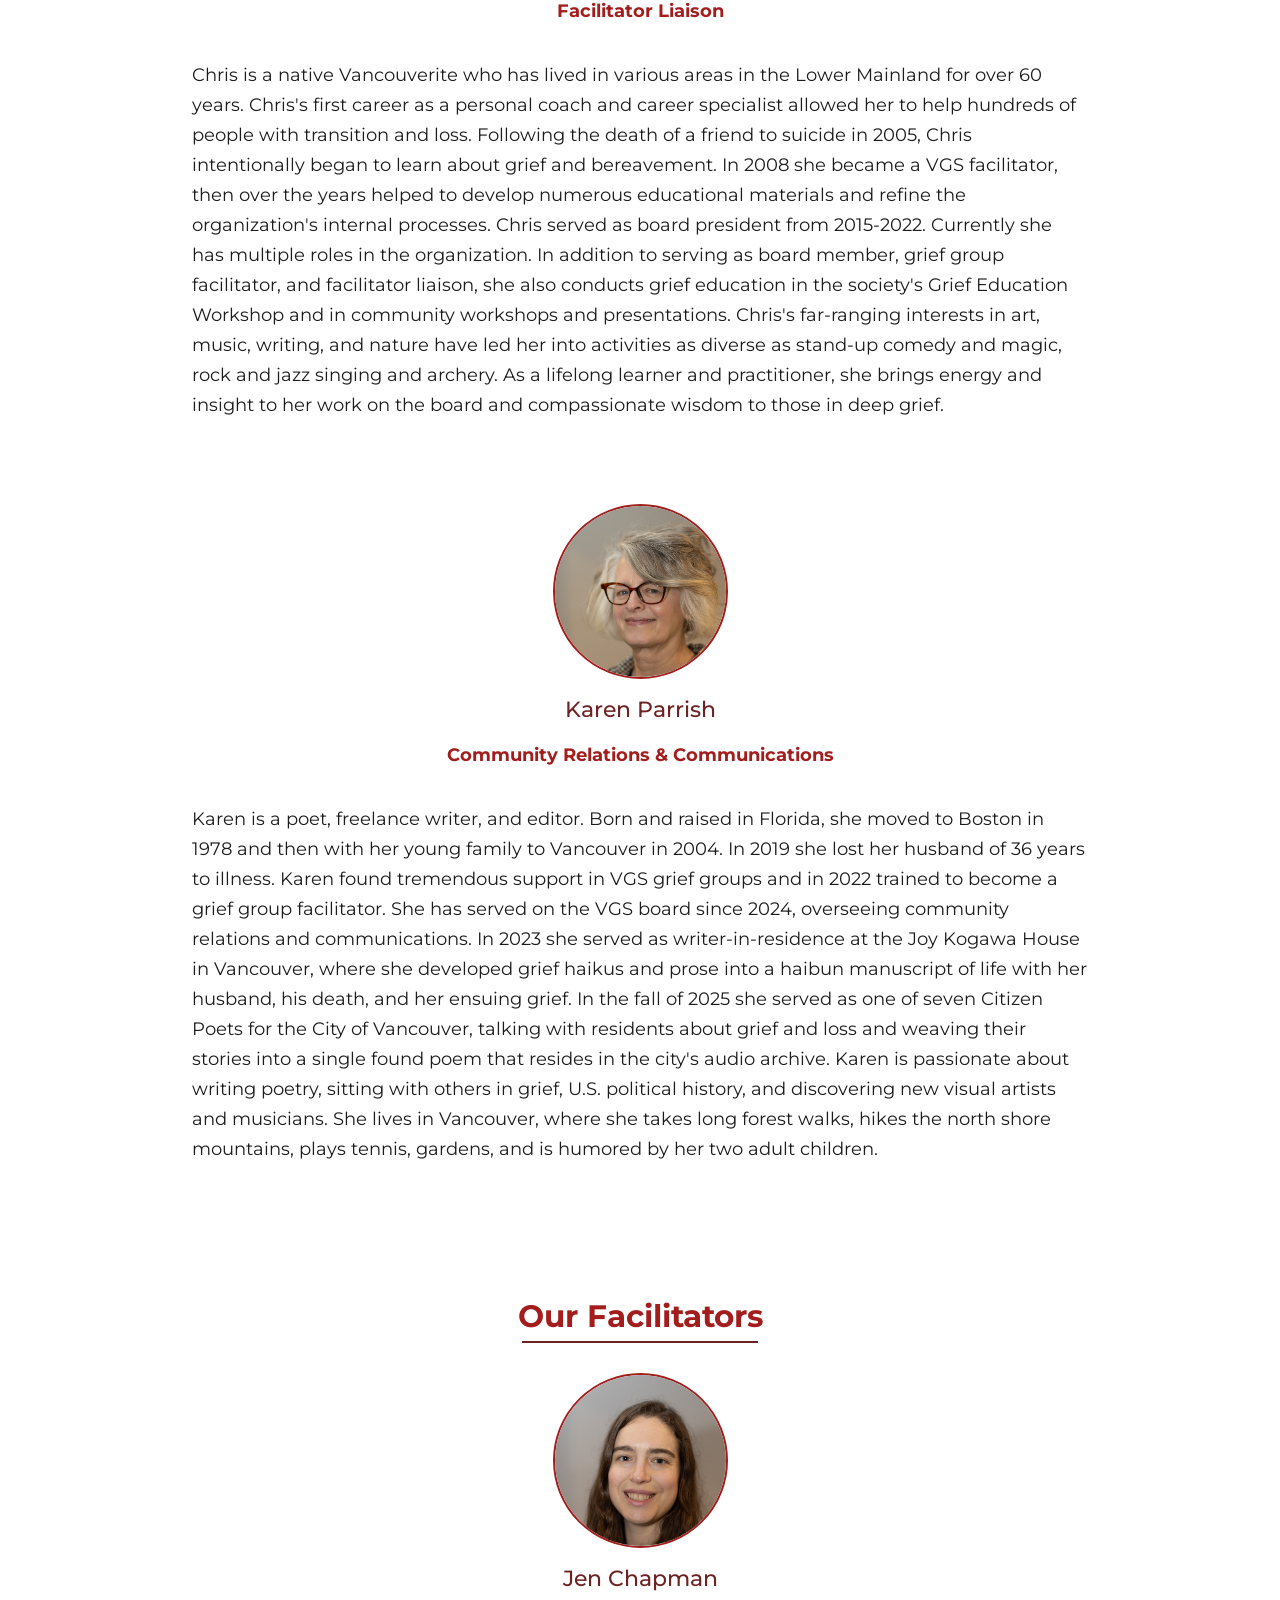
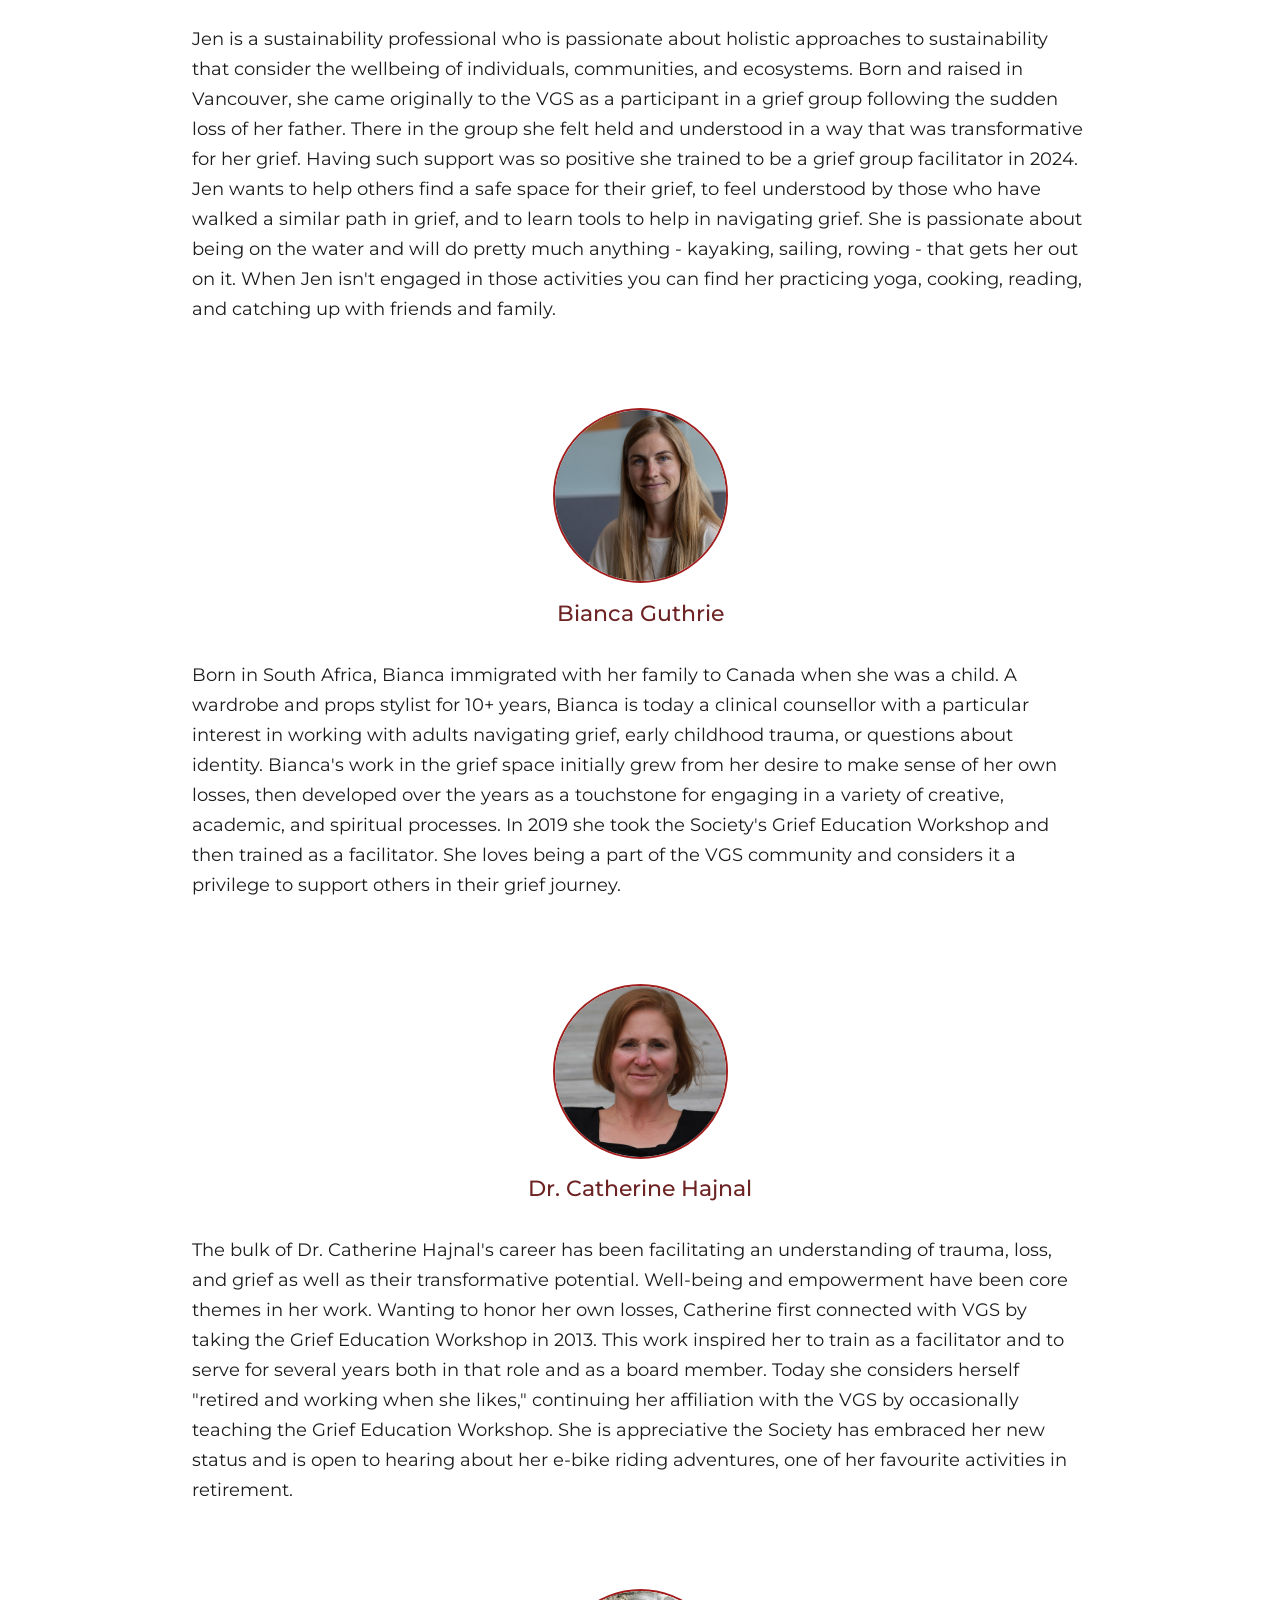
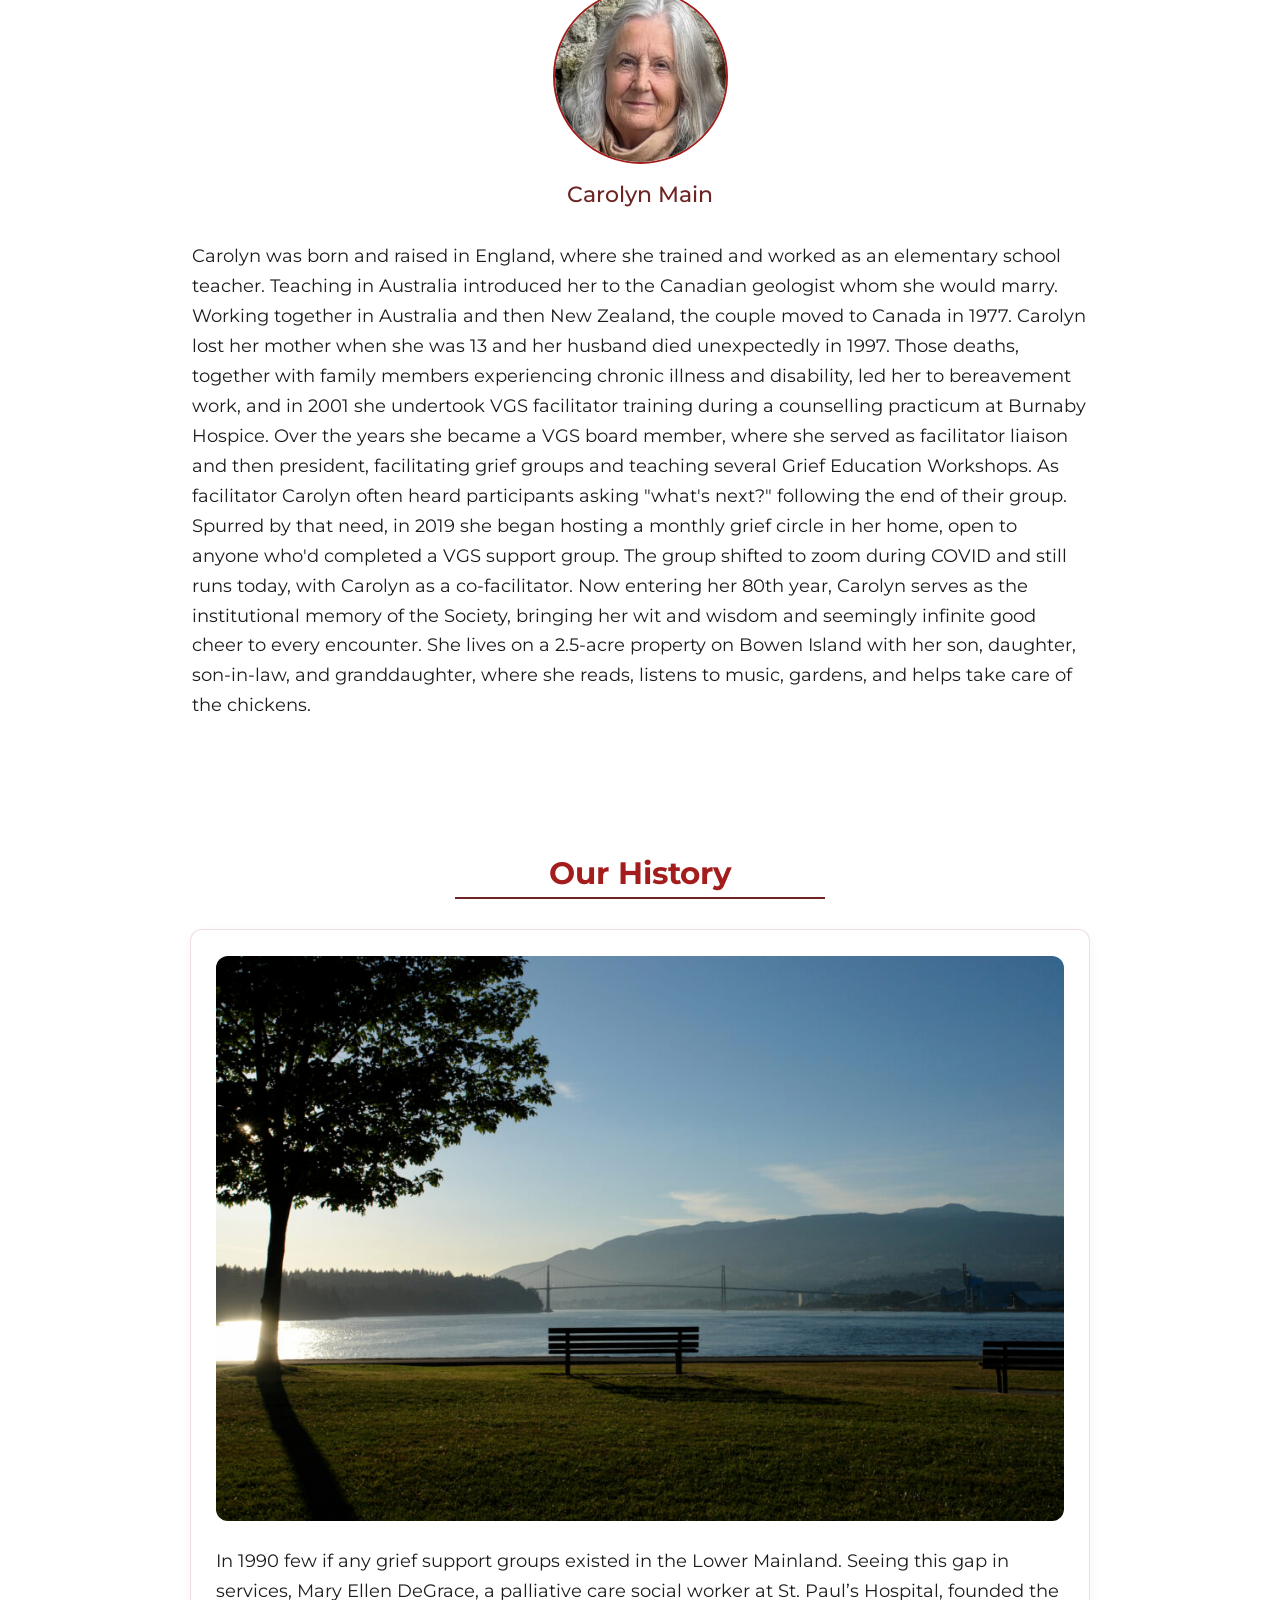
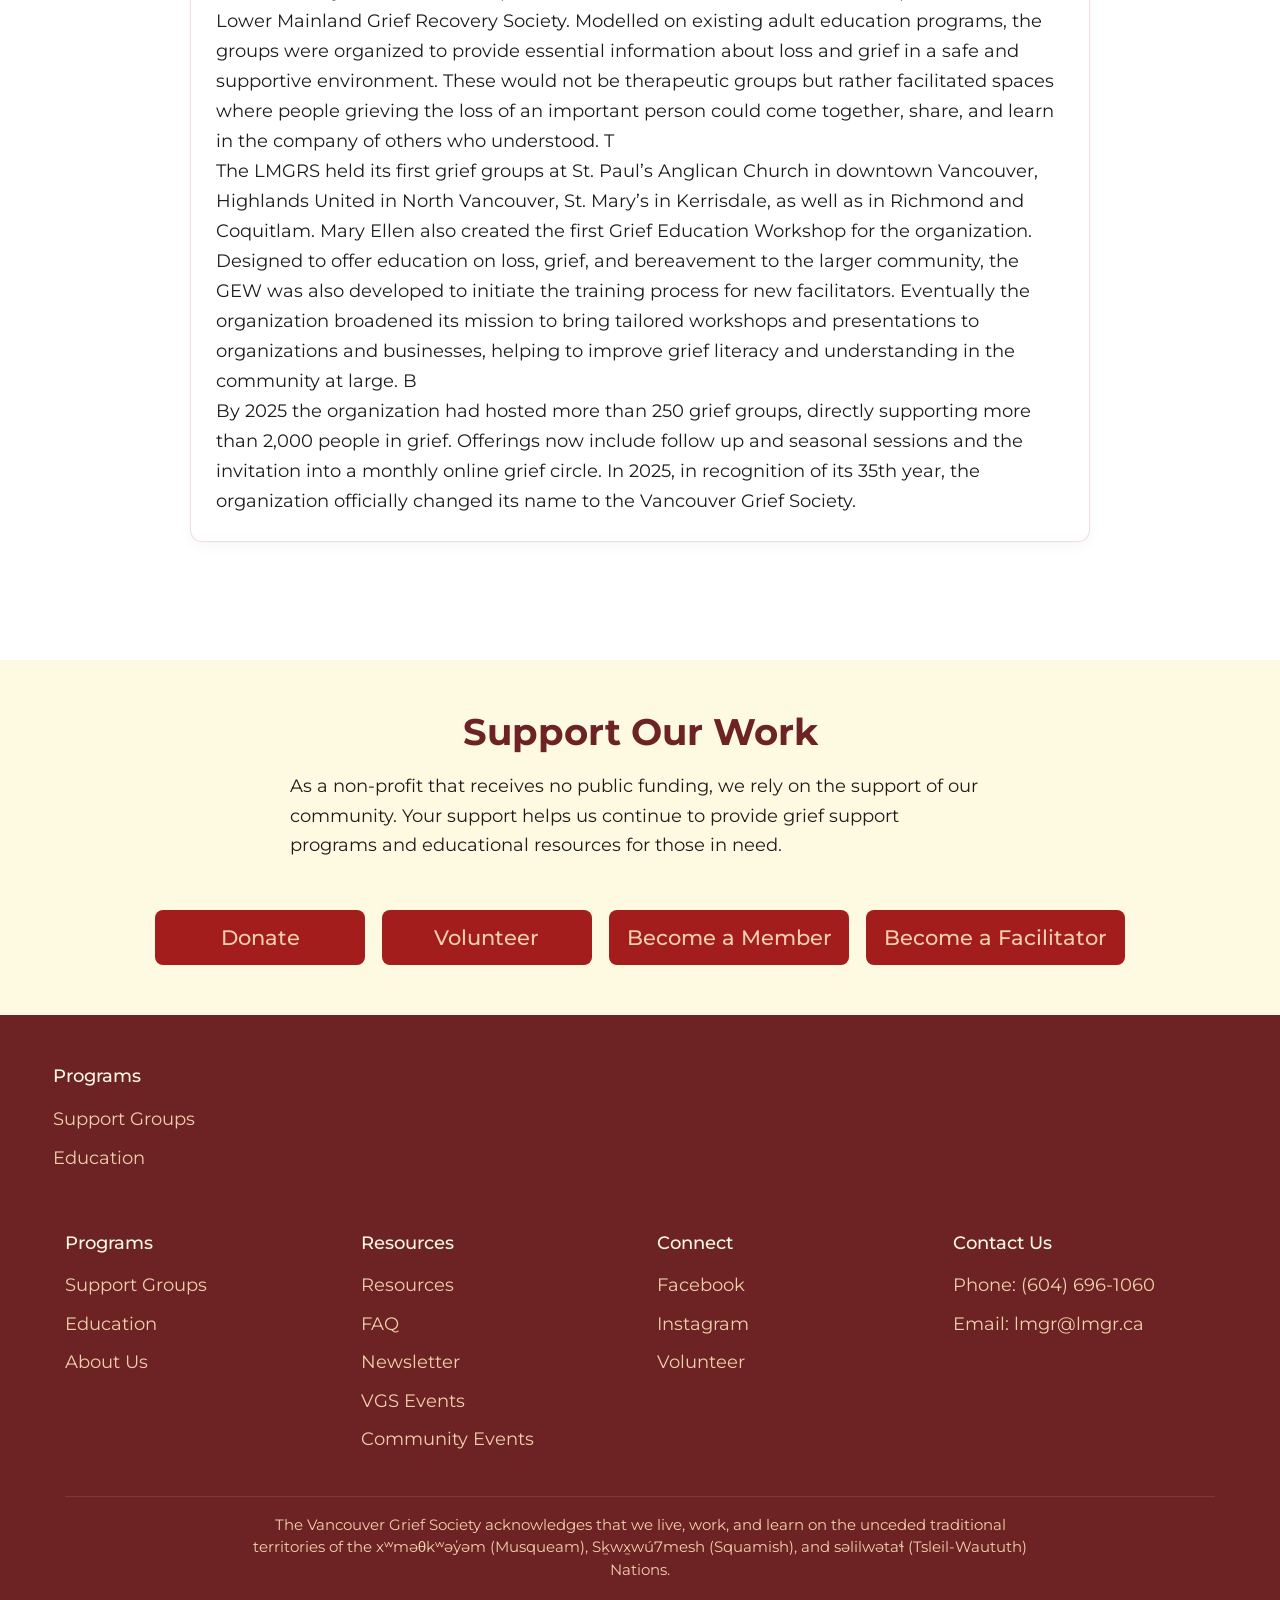
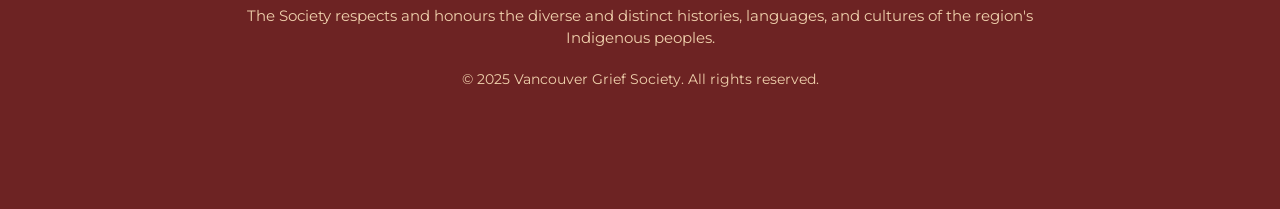
==== commit 49d770b5: "changes" ====
--- a/about.html
+++ b/about.html
@@ -304,8 +304,28 @@
                 <img src="images/about/history-bench.jpg" alt="Bench overlooking the water and mountains"
                     class="history-image">
                 <p>
-                    Our history section is still being developed with input from Carolyn Main and Kathy Schretlen. A
-                    fuller history will be added here as that draft is finalized.
+                    In 1990 few if any grief support groups existed in the Lower Mainland. Seeing this gap in services,
+                    Mary Ellen DeGrace, a palliative care social worker at St. Paul’s Hospital, founded the Lower
+                    Mainland Grief Recovery Society. Modelled on existing adult education programs, the groups were
+                    organized to provide essential information about loss and grief in a safe and supportive
+                    environment. These would not be therapeutic groups but rather facilitated spaces where people
+                    grieving the loss of an important person could come together, share, and learn in the company of
+                    others who understood. T
+                </p>
+                <p>
+                    The LMGRS held its first grief groups at St. Paul’s Anglican Church in downtown Vancouver, Highlands
+                    United in North Vancouver, St. Mary’s in Kerrisdale, as well as in Richmond and Coquitlam. Mary
+                    Ellen also created the first Grief Education Workshop for the organization. Designed to offer
+                    education on loss, grief, and bereavement to the larger community, the GEW was also developed to
+                    initiate the training process for new facilitators. Eventually the organization broadened its
+                    mission to bring tailored workshops and presentations to organizations and businesses, helping to
+                    improve grief literacy and understanding in the community at large. B
+                </p>
+                <p>
+                    By 2025 the organization had hosted more than 250 grief groups, directly supporting more than 2,000
+                    people in grief. Offerings now include follow up and seasonal sessions and the invitation into a
+                    monthly online grief circle. In 2025, in recognition of its 35th year, the organization officially
+                    changed its name to the Vancouver Grief Society.
                 </p>
             </div>
         </section>
@@ -335,57 +355,70 @@
                     <ul>
                         <li><a href="supportGroups.html">Support Groups</a></li>
                         <li><a href="education.html">Education</a></li>
-                        <li><a href="about.html">About Us</a></li>
-                    </ul>
-                </div>
-
-                <div class="footer-column">
-                    <h3>Resources</h3>
-                    <ul>
-                        <li><a href="resources.html">Resources</a></li>
-                        <li><a href="faq.html">FAQ</a></li>
-                        <li><a href="https://forms.gle/5CZ8idRxc71DqHw28">Newsletter</a></li>
-                        <li><a href="VGSEvents.html">VGS Events</a></li>
-                        <li><a href="communityEvents.html">Community Events</a></li>
-                    </ul>
-                </div>
-
-                <div class="footer-column">
-                    <h3>Connect</h3>
-                    <ul>
-                        <li><a href="#">Facebook</a></li>
-                        <li><a href="#">Instagram</a></li>
-                        <li><a href="faq.html?highlight=volunteer">Volunteer</a></li>
-                    </ul>
-                </div>
-
-                <div class="footer-column">
-                    <h3>Contact Us</h3>
-                    <ul>
-                        <li>Phone: (604) 696-1060</li>
-                        <li>Email: lmgr@lmgr.ca</li>
-                    </ul>
-                </div>
-            </div>
-
-            <div class="footer-bottom">
-                <p class="acknowledgement">
-                    The Vancouver Grief Society acknowledges that we live, work, and learn on the unceded traditional
-                    territories of the
-                    xʷməθkʷəy̓əm (Musqueam), Sḵwx̱wú7mesh (Squamish), and səlilwətaɬ (Tsleil-Waututh) Nations.
-                    <br><br>
-                    The Society respects and honours the diverse and distinct histories, languages, and cultures of the
-                    region's Indigenous peoples.
-                </p>
-                <p class="copyright">
-                    © 2025 Vancouver Grief Society. All rights reserved.
-                </p>
-            </div>
-        </div>
-    </footer>
-
-    <script src="https://cdn.jsdelivr.net/npm/bootstrap@5.3.3/dist/js/bootstrap.bundle.min.js"></script>
-    <script src="navbar.js"></script>
+
+                        <footer id="footer" class="site-footer">
+                            <div class="container footer-container">
+                                <div class="footer-grid">
+                                    <div class="footer-column">
+                                        <h3>Programs</h3>
+                                        <ul>
+                                            <li><a href="supportGroups.html">Support Groups</a></li>
+                                            <li><a href="education.html">Education</a></li>
+                                            <li><a href="about.html">About Us</a></li>
+                                        </ul>
+                                    </div>
+
+                                    <div class="footer-column">
+                                        <h3>Resources</h3>
+                                        <ul>
+                                            <li><a href="resources.html">Resources</a></li>
+                                            <li><a href="faq.html">FAQ</a></li>
+                                            <li><a href="https://forms.gle/5CZ8idRxc71DqHw28">Newsletter</a></li>
+                                            <li><a href="VGSEvents.html">VGS Events</a></li>
+                                            <li><a href="communityEvents.html">Community Events</a></li>
+                                        </ul>
+                                    </div>
+
+                                    <div class="footer-column">
+                                        <h3>Connect</h3>
+                                        <ul>
+                                            <li><a href="#">Facebook</a></li>
+                                            <li><a href="#">Instagram</a></li>
+                                            <li><a href="faq.html?highlight=volunteer">Volunteer</a></li>
+                                        </ul>
+                                    </div>
+
+                                    <div class="footer-column">
+                                        <h3>Contact Us</h3>
+                                        <ul>
+                                            <li>Phone: (604) 696-1060</li>
+                                            <li>Email: lmgr@lmgr.ca</li>
+                                        </ul>
+                                    </div>
+                                </div>
+
+                                <div class="footer-bottom">
+                                    <p class="acknowledgement">
+                                        The Vancouver Grief Society acknowledges that we live, work, and learn on the
+                                        unceded traditional
+                                        territories of the
+                                        xʷməθkʷəy̓əm (Musqueam), Sḵwx̱wú7mesh (Squamish), and səlilwətaɬ
+                                        (Tsleil-Waututh) Nations.
+                                        <br><br>
+                                        The Society respects and honours the diverse and distinct histories, languages,
+                                        and cultures of the
+                                        region's Indigenous peoples.
+                                    </p>
+                                    <p class="copyright">
+                                        © 2025 Vancouver Grief Society. All rights reserved.
+                                    </p>
+                                </div>
+                            </div>
+                        </footer>
+
+                        <script
+                            src="https://cdn.jsdelivr.net/npm/bootstrap@5.3.3/dist/js/bootstrap.bundle.min.js"></script>
+                        <script src="navbar.js"></script>
 </body>
 
 </html>
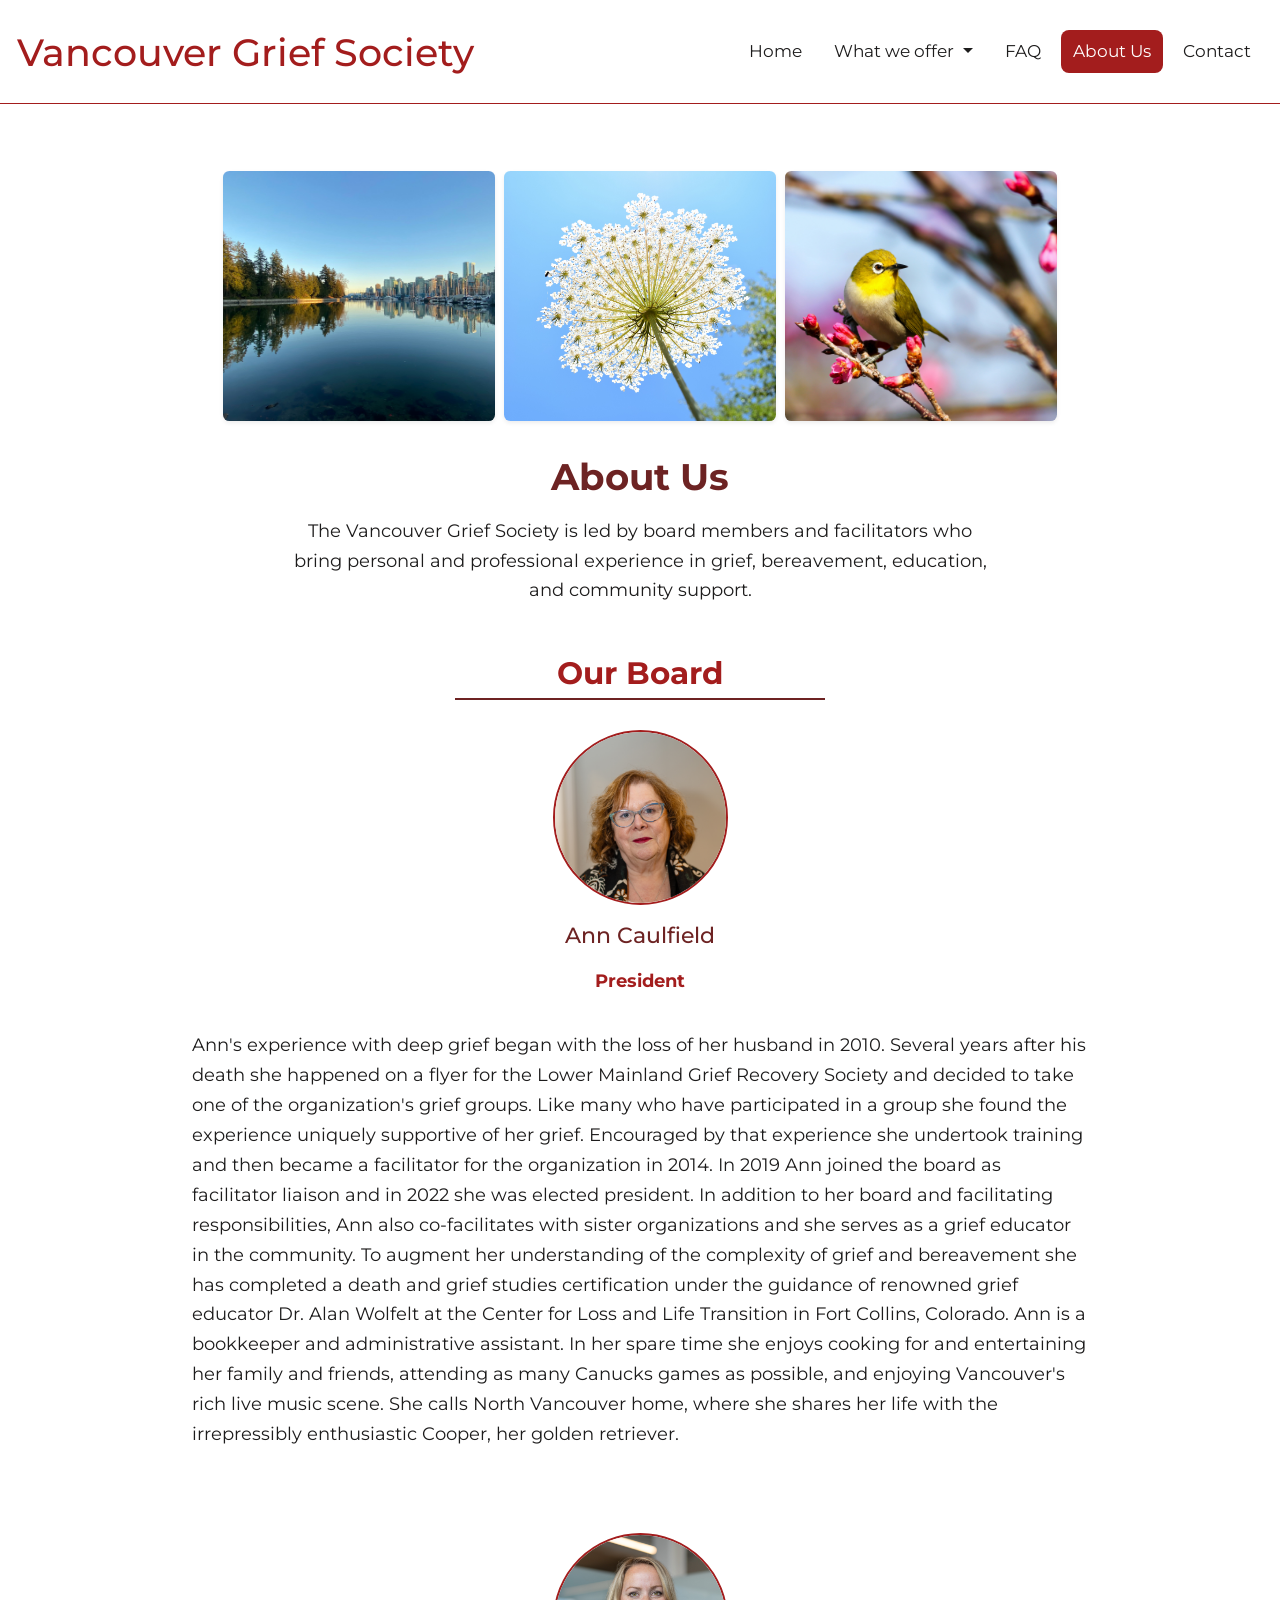
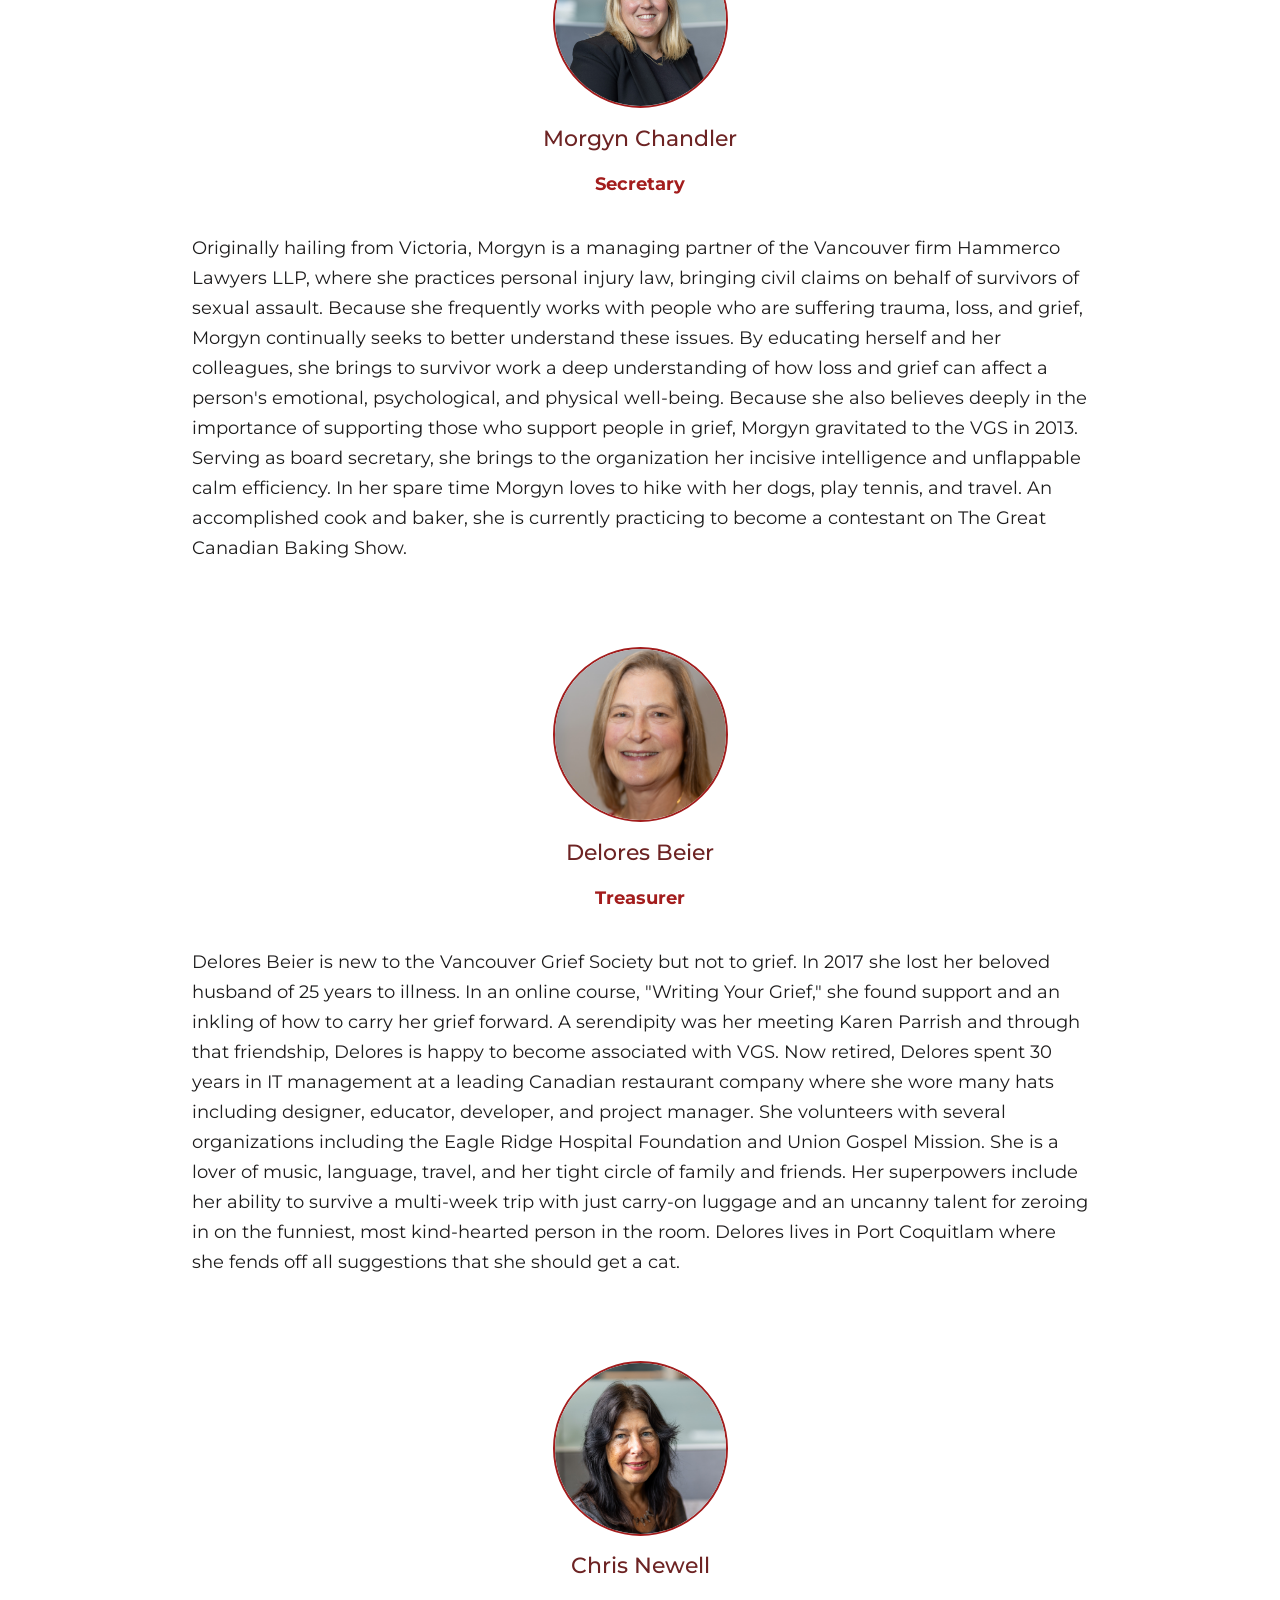
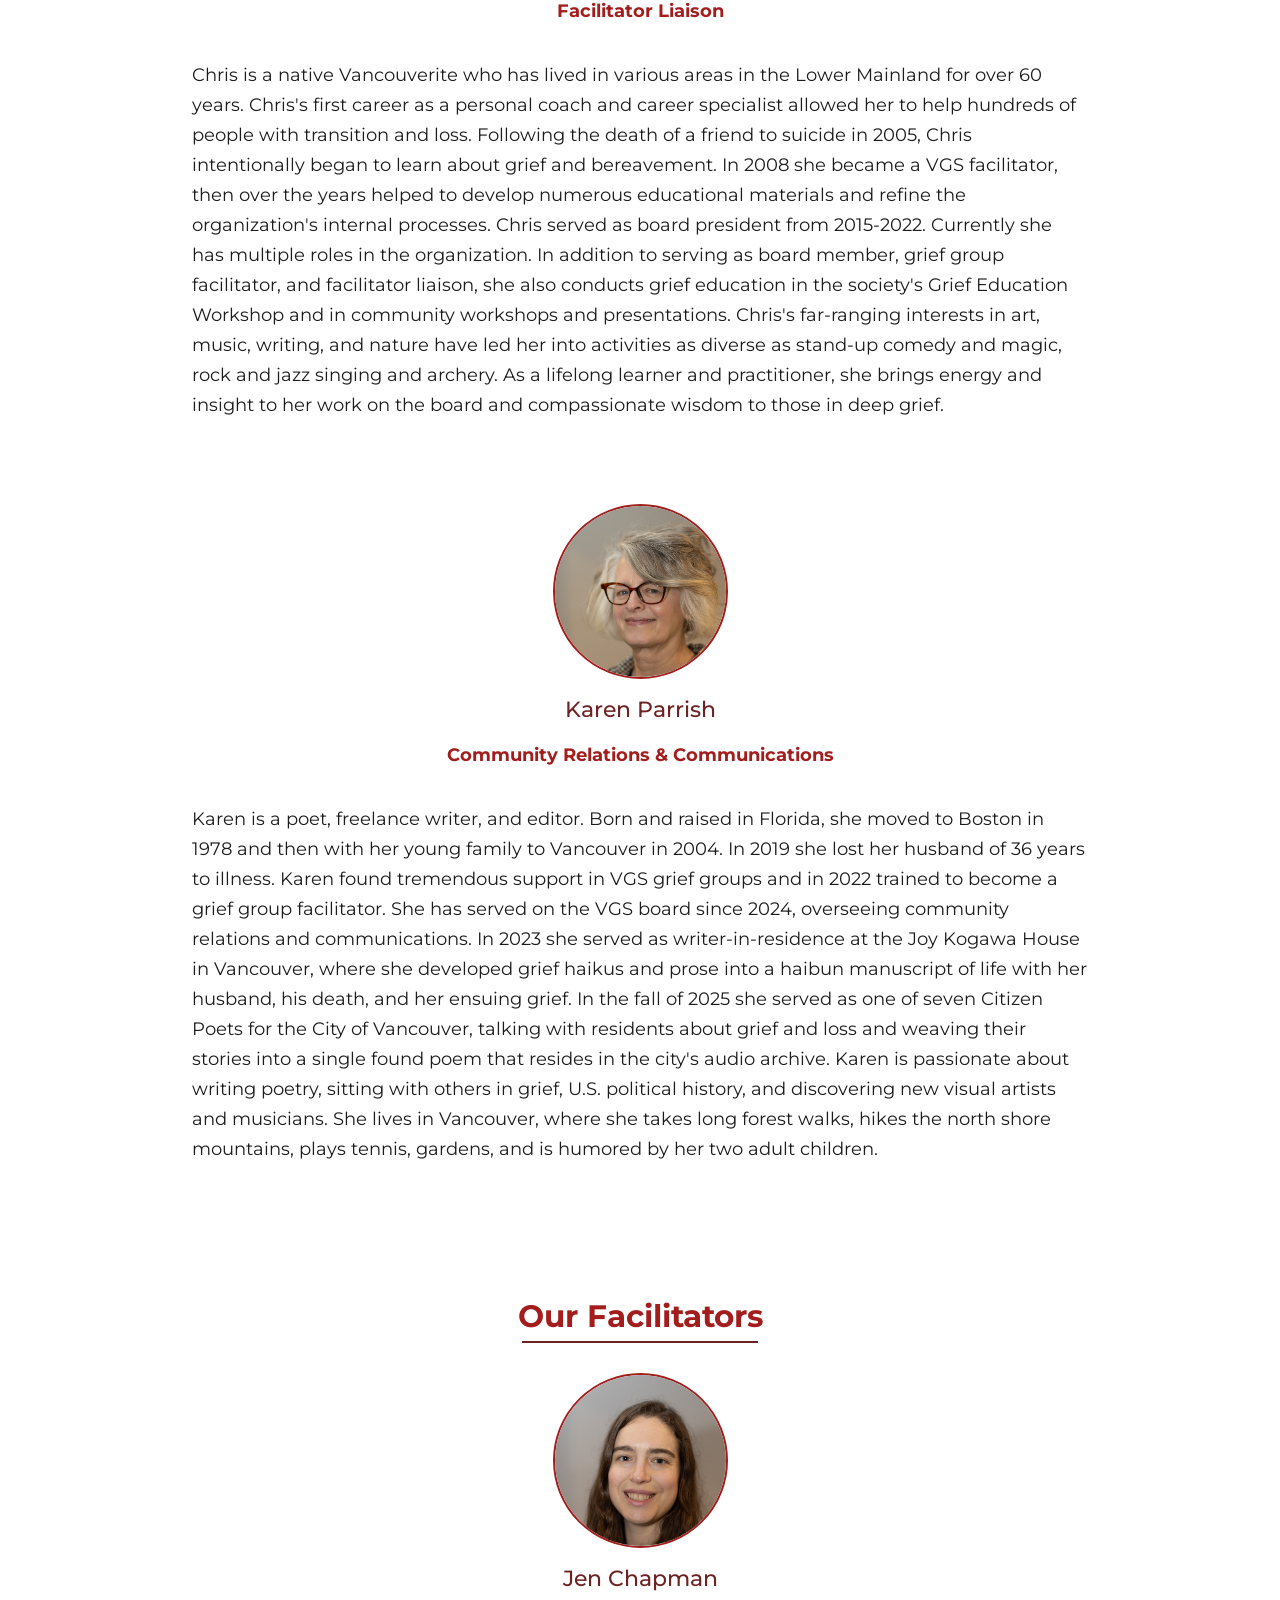
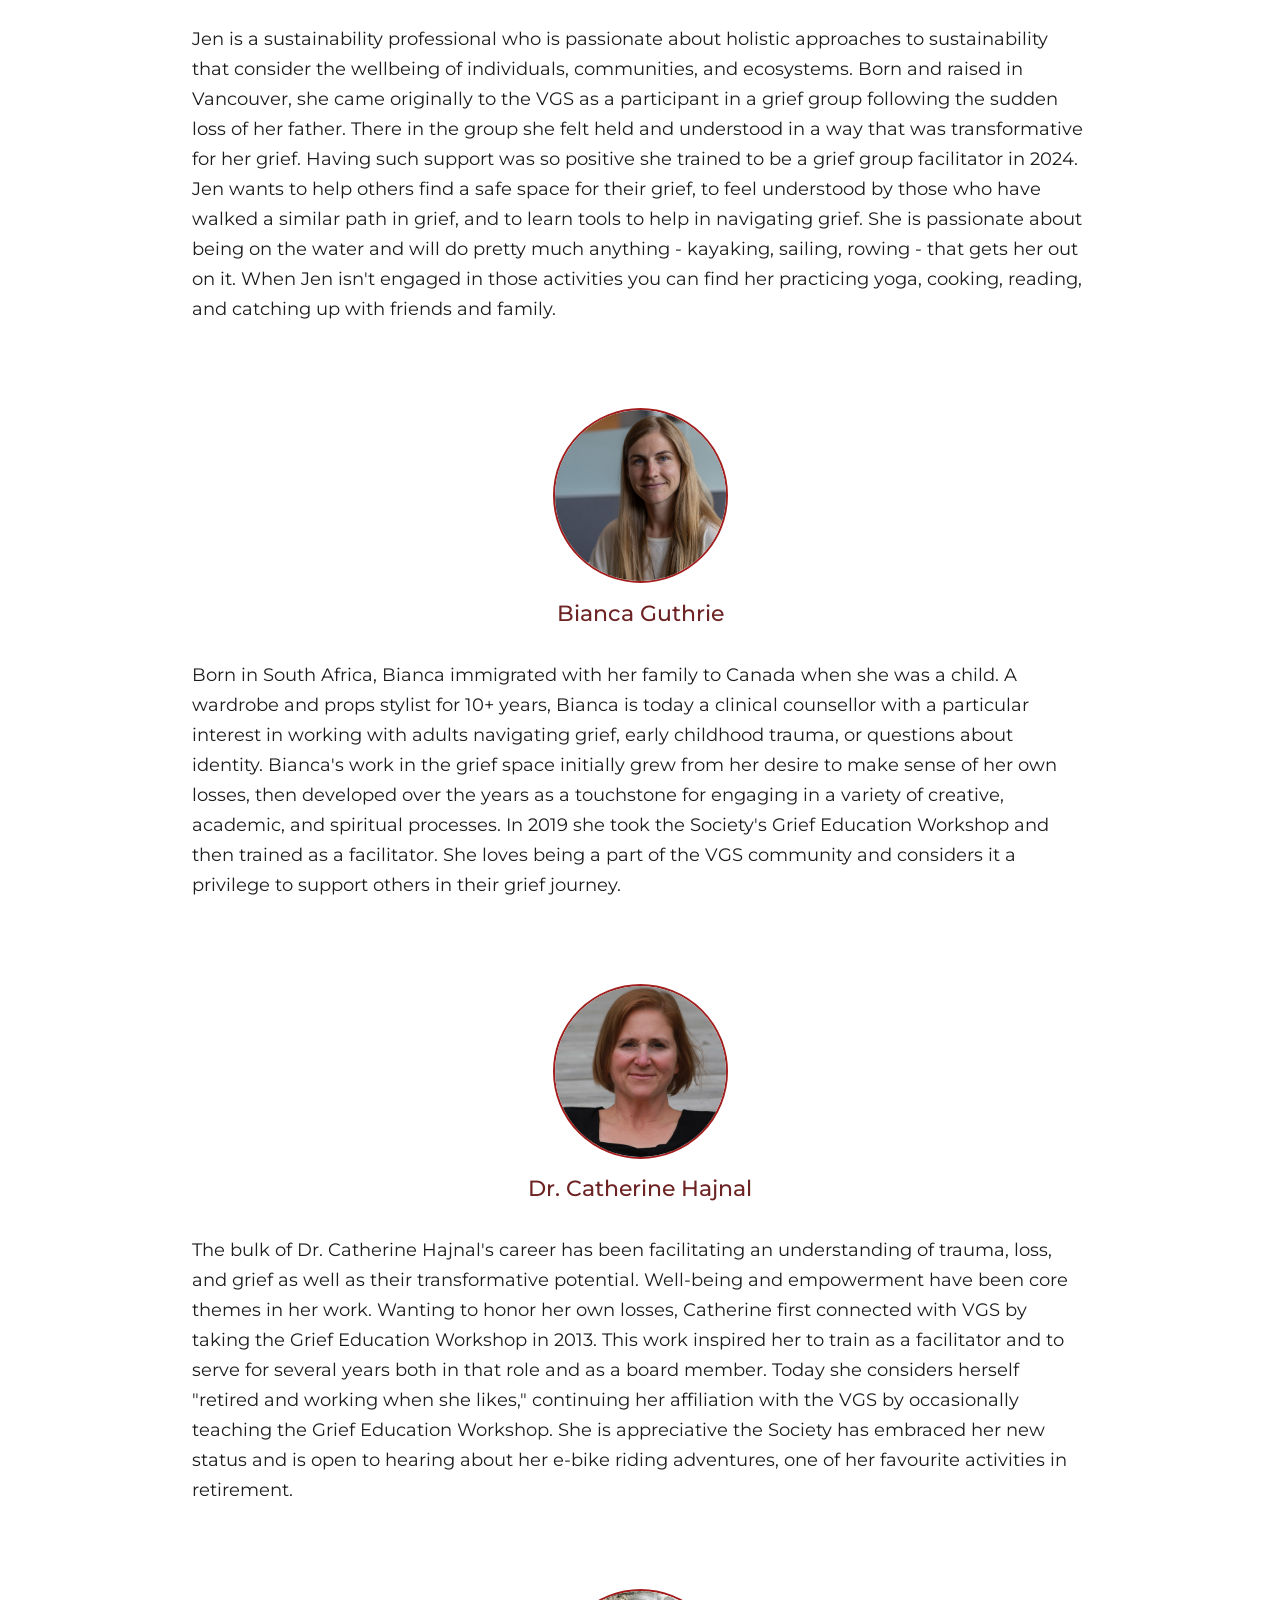
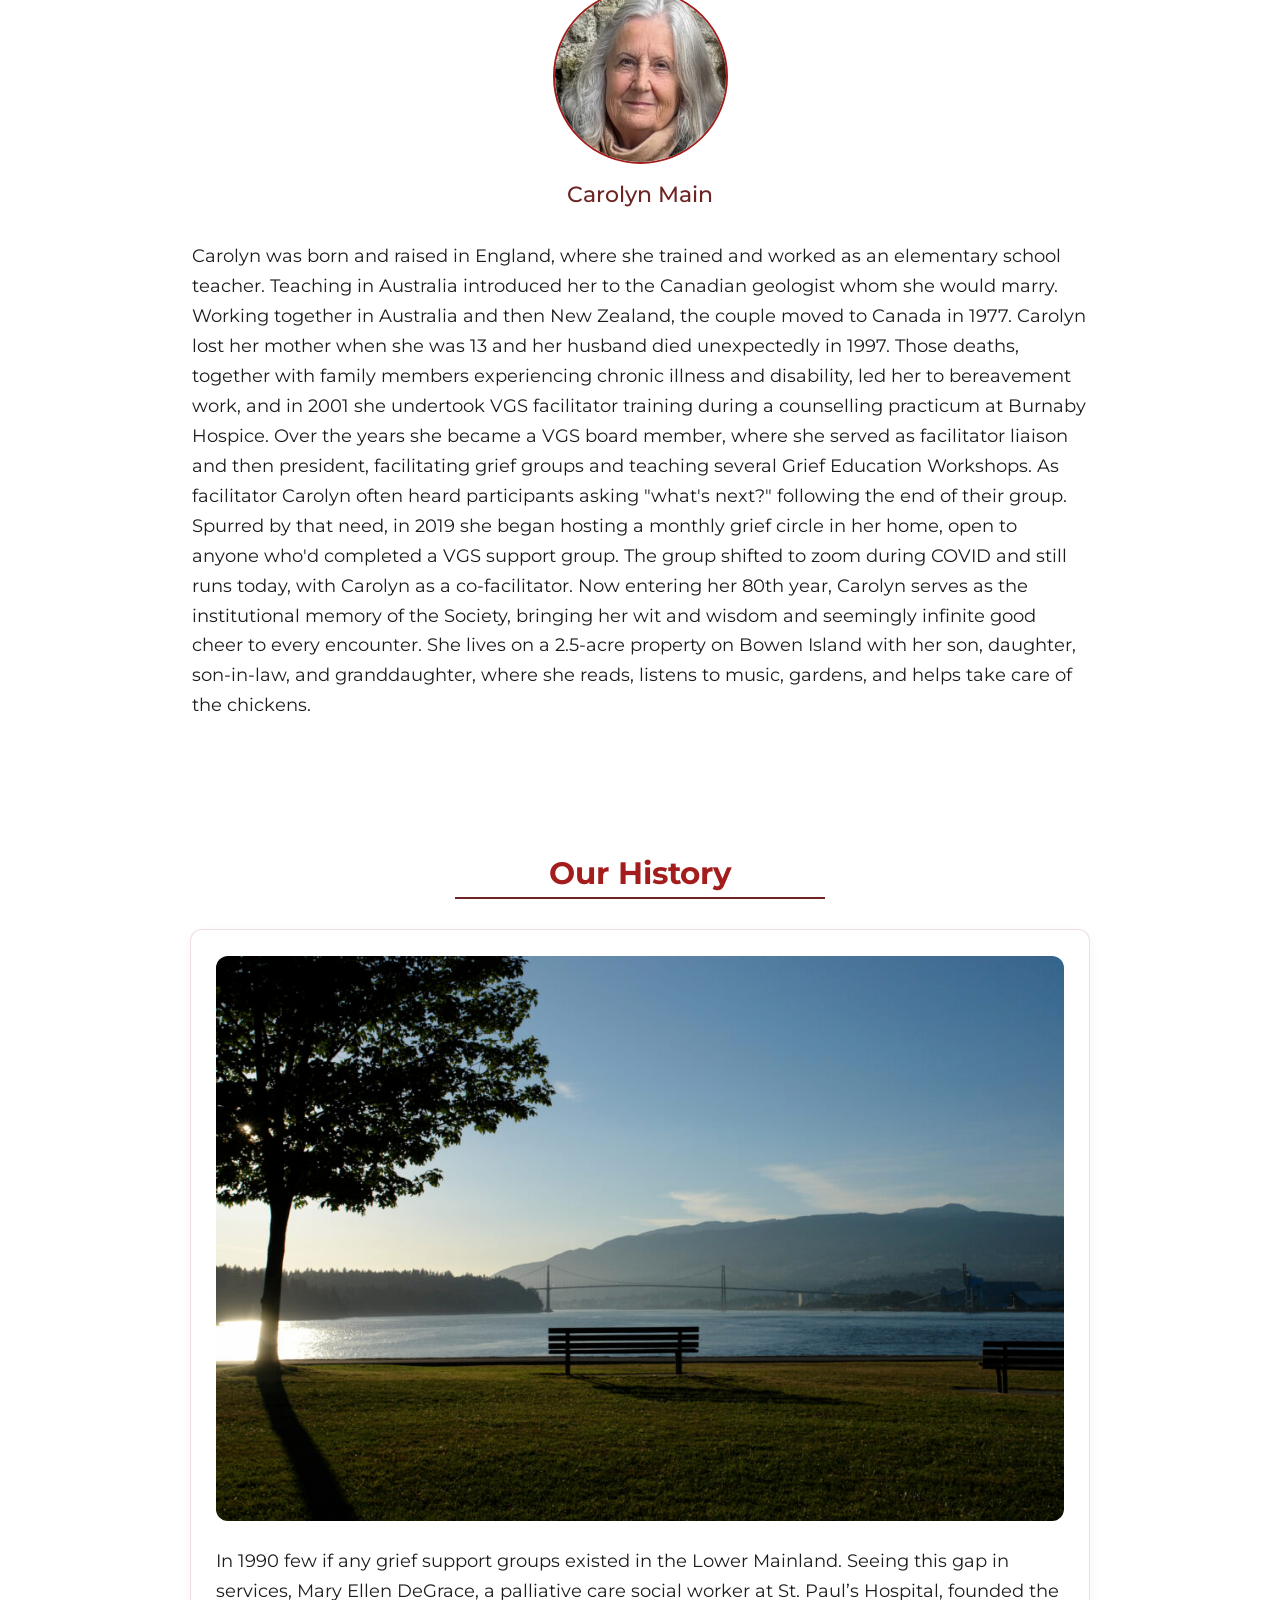
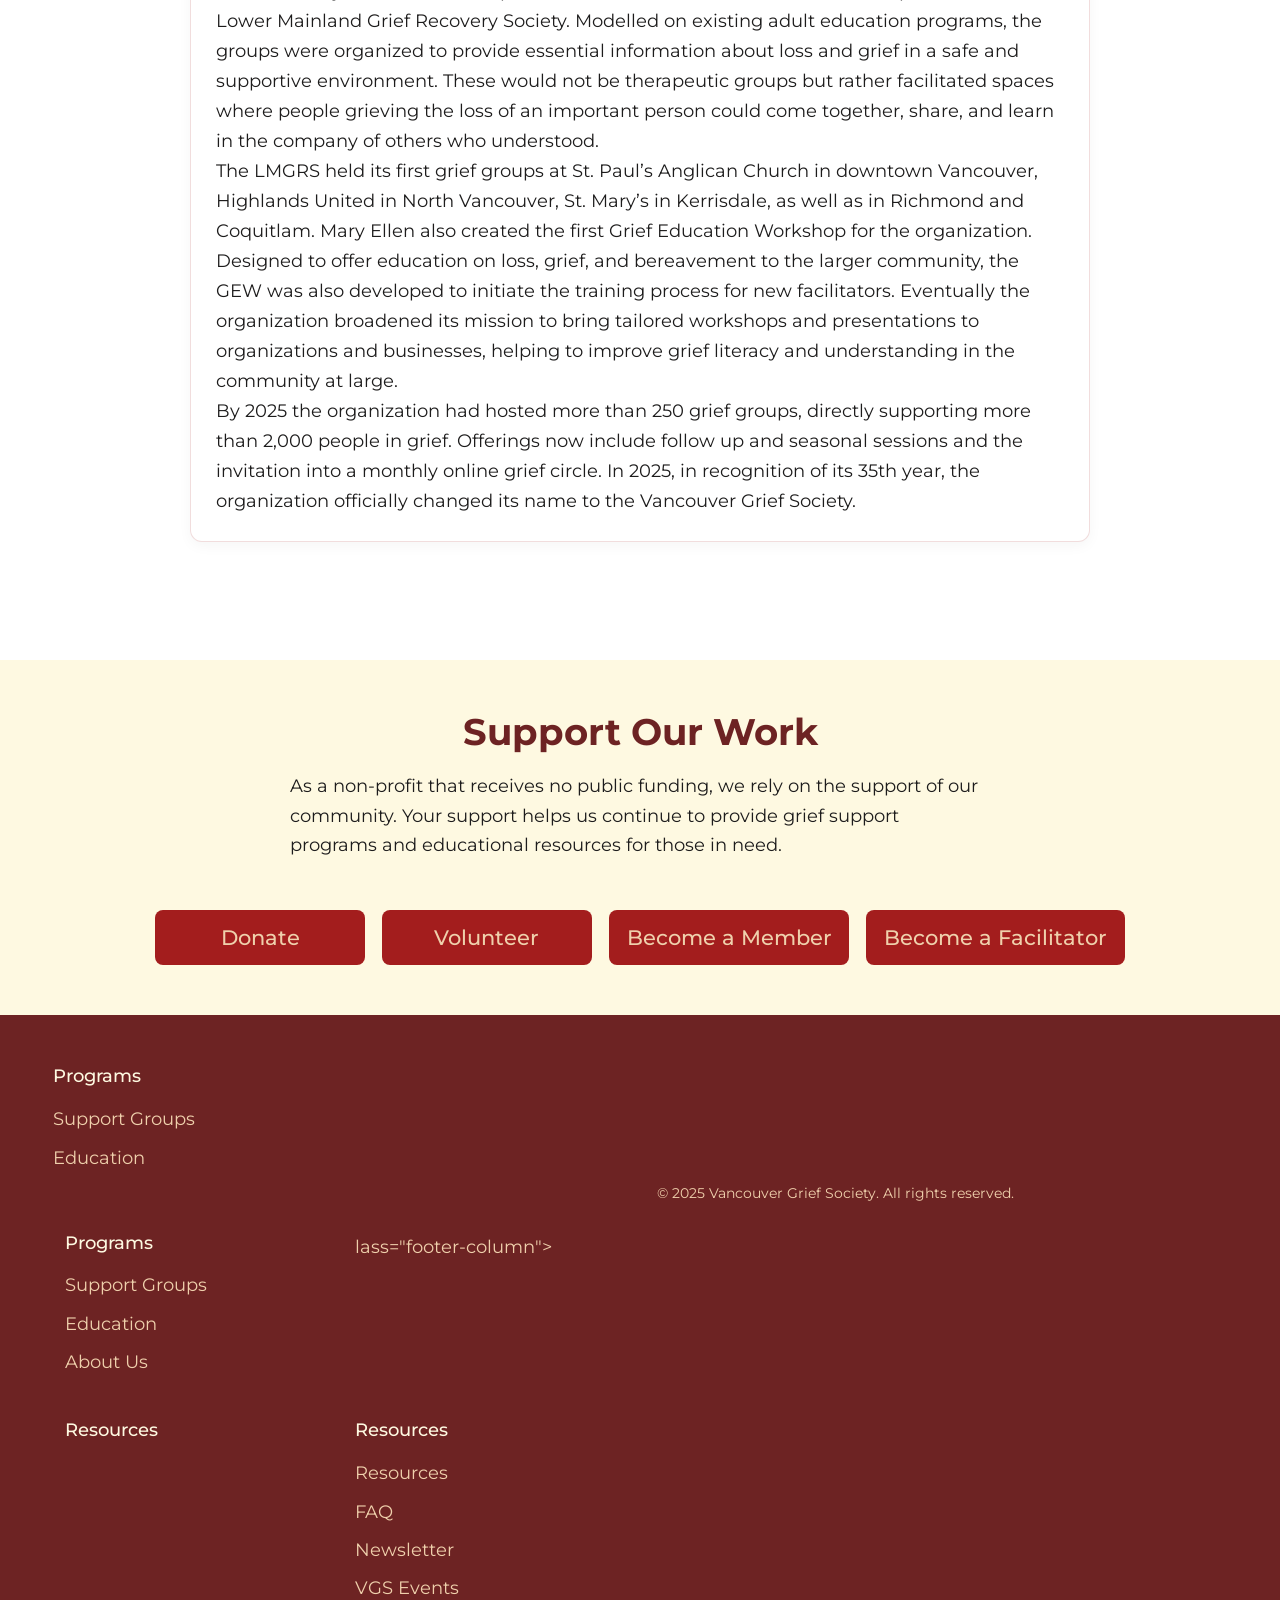
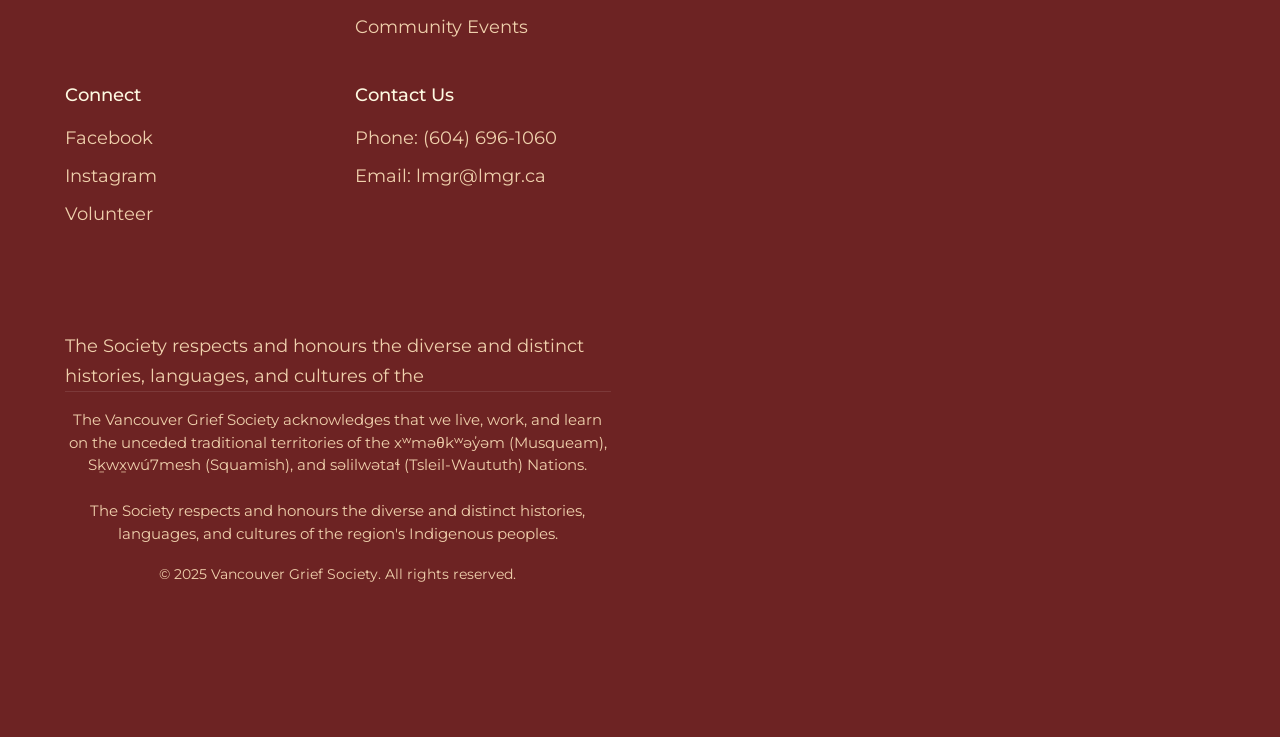
==== commit 30b50f01: "typos" ====
--- a/about.html
+++ b/about.html
@@ -310,7 +310,7 @@
                     organized to provide essential information about loss and grief in a safe and supportive
                     environment. These would not be therapeutic groups but rather facilitated spaces where people
                     grieving the loss of an important person could come together, share, and learn in the company of
-                    others who understood. T
+                    others who understood.
                 </p>
                 <p>
                     The LMGRS held its first grief groups at St. Paul’s Anglican Church in downtown Vancouver, Highlands
@@ -319,7 +319,7 @@
                     education on loss, grief, and bereavement to the larger community, the GEW was also developed to
                     initiate the training process for new facilitators. Eventually the organization broadened its
                     mission to bring tailored workshops and presentations to organizations and businesses, helping to
-                    improve grief literacy and understanding in the community at large. B
+                    improve grief literacy and understanding in the community at large.
                 </p>
                 <p>
                     By 2025 the organization had hosted more than 250 grief groups, directly supporting more than 2,000
@@ -355,70 +355,82 @@
                     <ul>
                         <li><a href="supportGroups.html">Support Groups</a></li>
                         <li><a href="education.html">Education</a></li>
-
-                        <footer id="footer" class="site-footer">
-                            <div class="container footer-container">
-                                <div class="footer-grid">
-                                    <div class="footer-column">
-                                        <h3>Programs</h3>
-                                        <ul>
-                                            <li><a href="supportGroups.html">Support Groups</a></li>
-                                            <li><a href="education.html">Education</a></li>
-                                            <li><a href="about.html">About Us</a></li>
-                                        </ul>
-                                    </div>
-
-                                    <div class="footer-column">
+                        <div class="footer-grid">
+                            <footer id="footer" class="site-footer">
+                                <div class="container footer-container">
+                                    <div class="footer-grid">
+                                        <div class="footer-column">
+                                            <h3>Programs</h3>
+                                            <ul>
+                                                <li><a href="supportGroups.html">Support Groups</a></li>
+                                                <li><a href="education.html">Education</a></li>
+                                                <li><a href="about.html">About Us</a></li>
+                                            </ul>
+                                        </div>lass="footer-column">
                                         <h3>Resources</h3>
-                                        <ul>
-                                            <li><a href="resources.html">Resources</a></li>
-                                            <li><a href="faq.html">FAQ</a></li>
-                                            <li><a href="https://forms.gle/5CZ8idRxc71DqHw28">Newsletter</a></li>
-                                            <li><a href="VGSEvents.html">VGS Events</a></li>
-                                            <li><a href="communityEvents.html">Community Events</a></li>
-                                        </ul>
-                                    </div>
-
-                                    <div class="footer-column">
-                                        <h3>Connect</h3>
-                                        <ul>
-                                            <li><a href="#">Facebook</a></li>
-                                            <li><a href="#">Instagram</a></li>
-                                            <li><a href="faq.html?highlight=volunteer">Volunteer</a></li>
-                                        </ul>
-                                    </div>
-
-                                    <div class="footer-column">
-                                        <h3>Contact Us</h3>
-                                        <ul>
-                                            <li>Phone: (604) 696-1060</li>
-                                            <li>Email: lmgr@lmgr.ca</li>
-                                        </ul>
+                                        <div class="footer-column">
+                                            <h3>Resources</h3>
+                                            <ul>
+                                                <li><a href="resources.html">Resources</a></li>
+                                                <li><a href="faq.html">FAQ</a></li>
+                                                <li><a href="https://forms.gle/5CZ8idRxc71DqHw28">Newsletter</a></li>
+                                                <li><a href="VGSEvents.html">VGS Events</a></li>
+                                                <li><a href="communityEvents.html">Community Events</a></li>
+                                            </ul>
+                                        </div>
+
+                                        <div class="footer-column">
+                                            <h3>Connect</h3>
+                                            <ul>
+                                                <li><a href="#">Facebook</a></li>
+                                                <li><a href="#">Instagram</a></li>
+                                                <li><a href="faq.html?highlight=volunteer">Volunteer</a></li>
+                                            </ul>
+                                        </div>
+
+                                        <div class="footer-column">
+                                            <h3>Contact Us</h3>
+                                            <ul>
+                                                <li>Phone: (604) 696-1060</li>
+                                                <li>Email: lmgr@lmgr.ca</li>
+                                            </ul>
+                                        </div>
+                                    </div> <br><br>
+                                    The Society respects and honours the diverse and distinct histories, languages, and
+                                    cultures of the
+                                    <div class="footer-bottom">
+                                        <p class="acknowledgement">
+                                            The Vancouver Grief Society acknowledges that we live, work, and learn on
+                                            the
+                                            unceded traditional
+                                            territories of the
+                                            xʷməθkʷəy̓əm (Musqueam), Sḵwx̱wú7mesh (Squamish), and səlilwətaɬ
+                                            (Tsleil-Waututh) Nations.
+                                            <br><br>
+                                            The Society respects and honours the diverse and distinct histories,
+                                            languages,
+                                            and cultures of the
+                                            region's Indigenous peoples.
+                                        </p>
+                                        <p class="copyright">
+                                            © 2025 Vancouver Grief Society. All rights reserved.
+                                        </p>
                                     </div>
                                 </div>
-
-                                <div class="footer-bottom">
-                                    <p class="acknowledgement">
-                                        The Vancouver Grief Society acknowledges that we live, work, and learn on the
-                                        unceded traditional
-                                        territories of the
-                                        xʷməθkʷəy̓əm (Musqueam), Sḵwx̱wú7mesh (Squamish), and səlilwətaɬ
-                                        (Tsleil-Waututh) Nations.
-                                        <br><br>
-                                        The Society respects and honours the diverse and distinct histories, languages,
-                                        and cultures of the
-                                        region's Indigenous peoples.
-                                    </p>
-                                    <p class="copyright">
-                                        © 2025 Vancouver Grief Society. All rights reserved.
-                                    </p>
-                                </div>
-                            </div>
-                        </footer>
-
-                        <script
-                            src="https://cdn.jsdelivr.net/npm/bootstrap@5.3.3/dist/js/bootstrap.bundle.min.js"></script>
-                        <script src="navbar.js"></script>
+                            </footer>
+
+                            <script
+                                src="https://cdn.jsdelivr.net/npm/bootstrap@5.3.3/dist/js/bootstrap.bundle.min.js"></script>
+                            <script src="navbar.js"></script>
+                            <p class="copyright">
+                                © 2025 Vancouver Grief Society. All rights reserved.
+                            </p>
+                        </div>
+                </div>
+    </footer>
+
+    <script src="https://cdn.jsdelivr.net/npm/bootstrap@5.3.3/dist/js/bootstrap.bundle.min.js"></script>
+    <script src="navbar.js"></script>
 </body>
 
 </html>
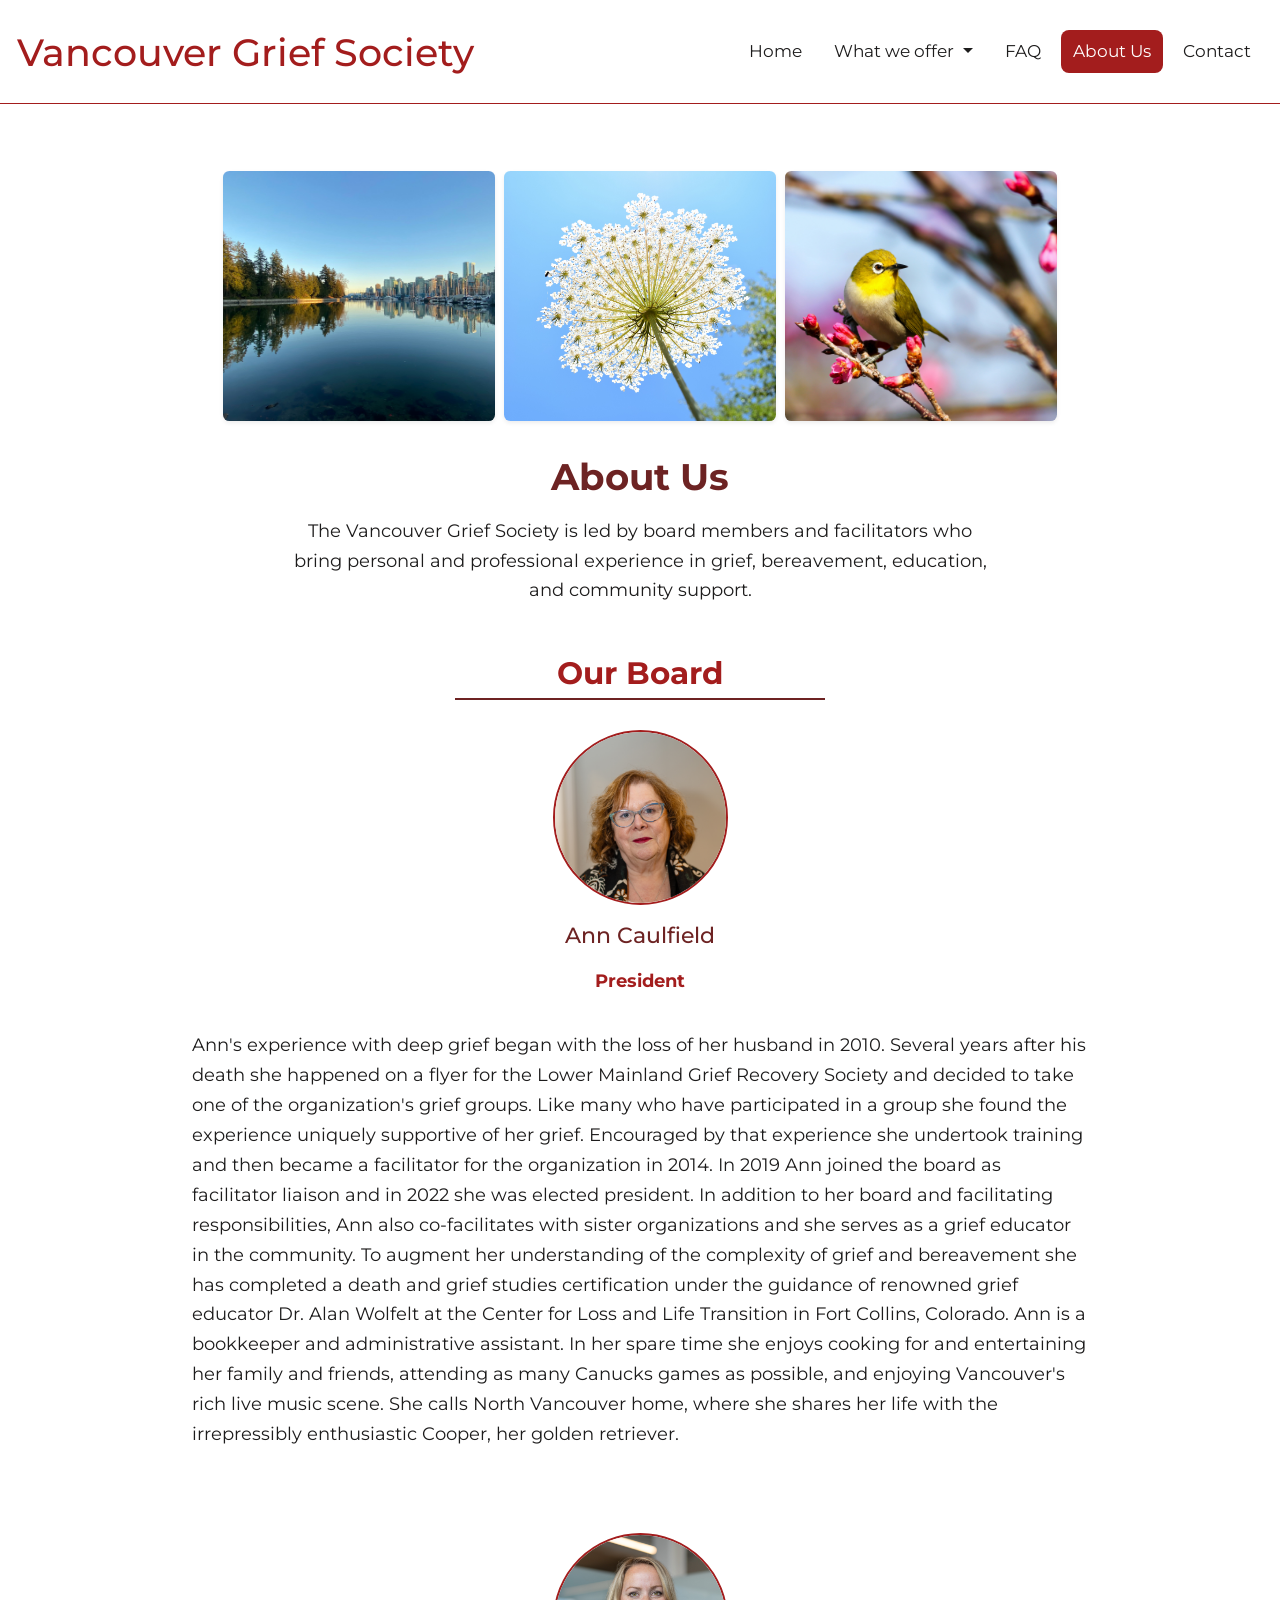
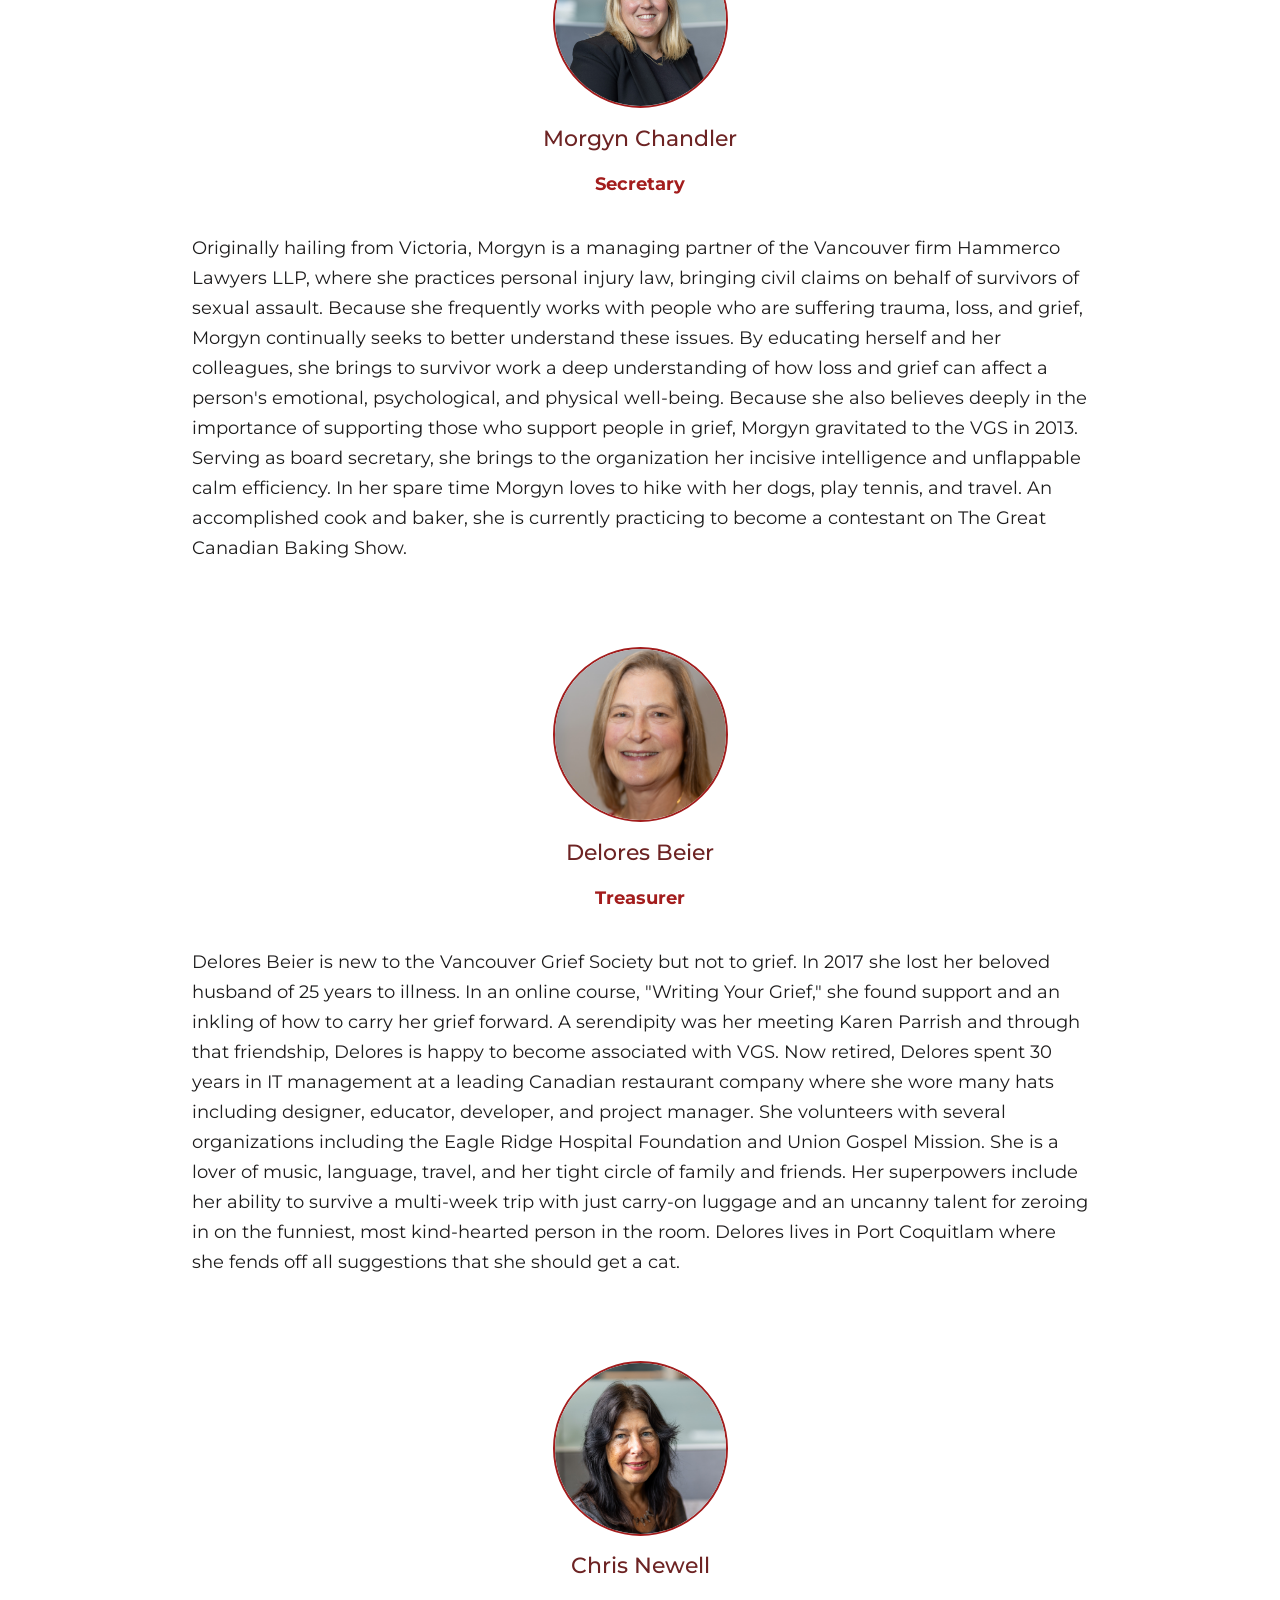
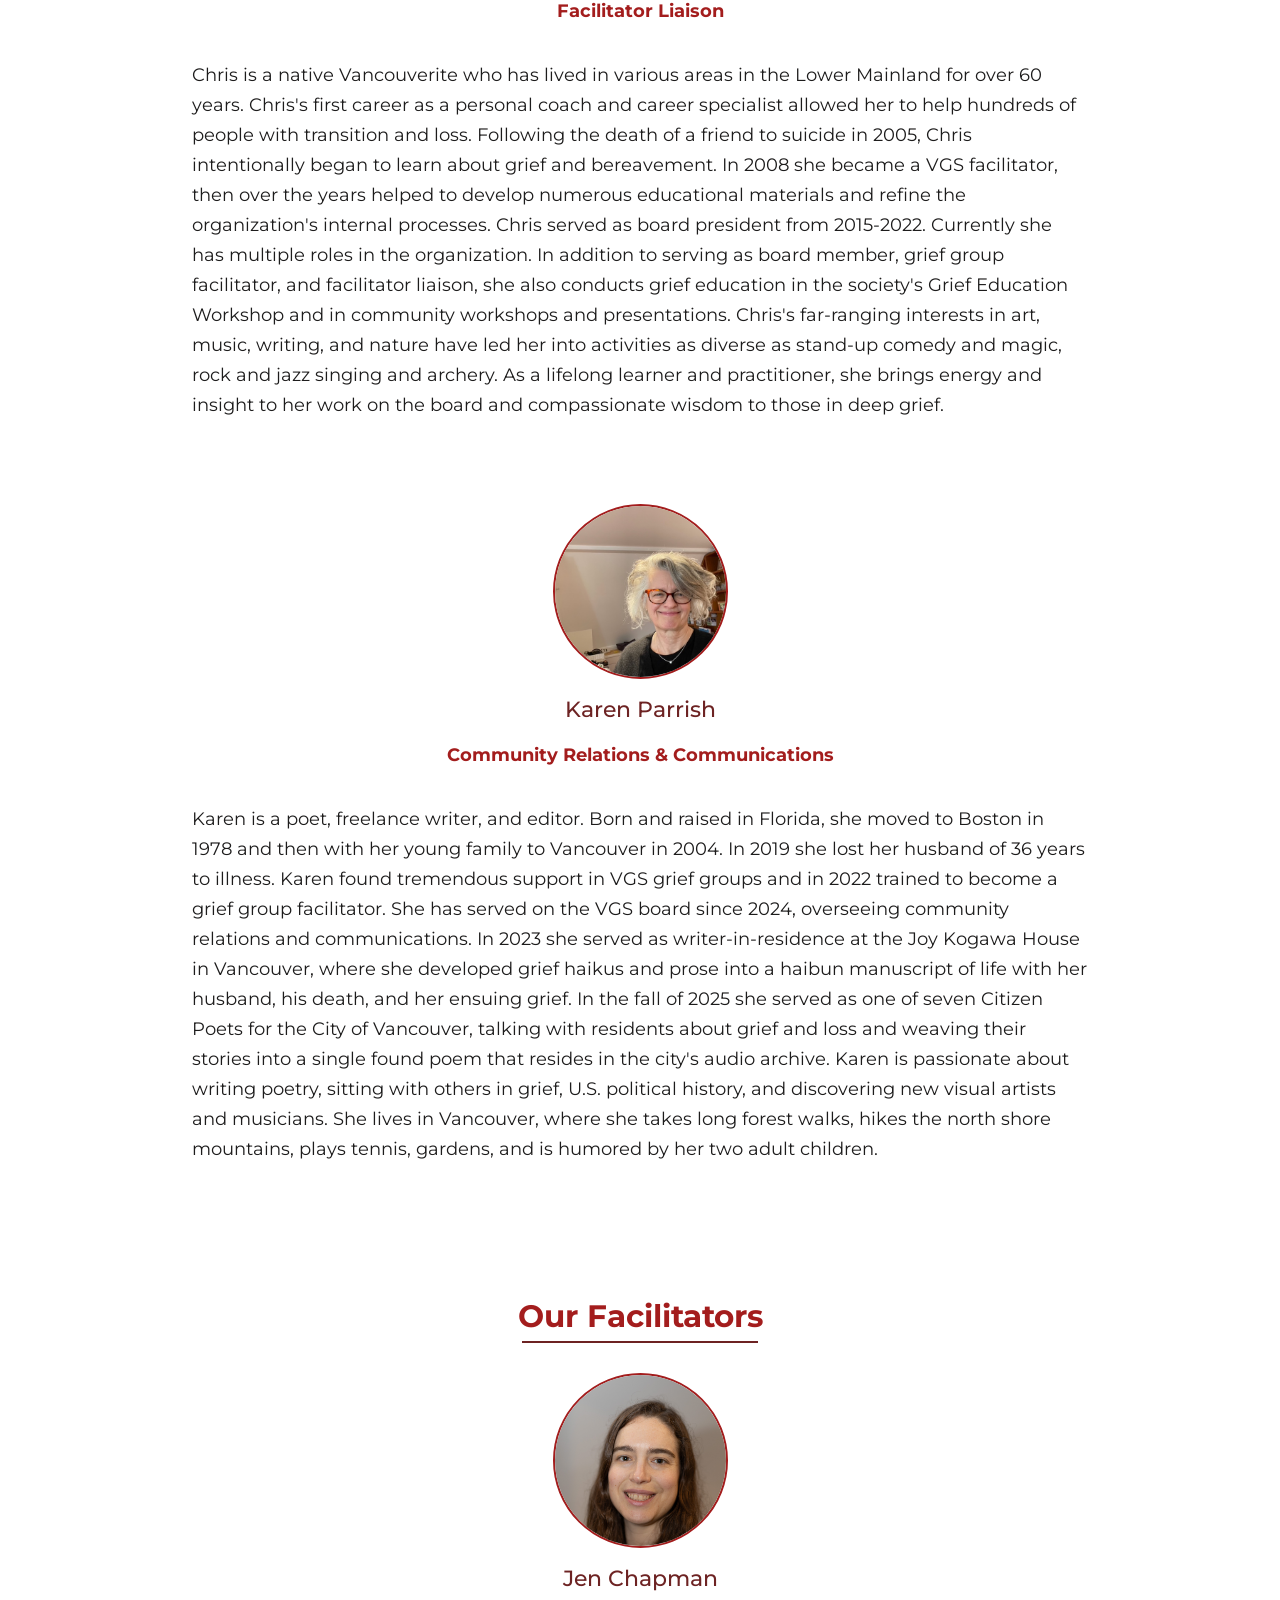
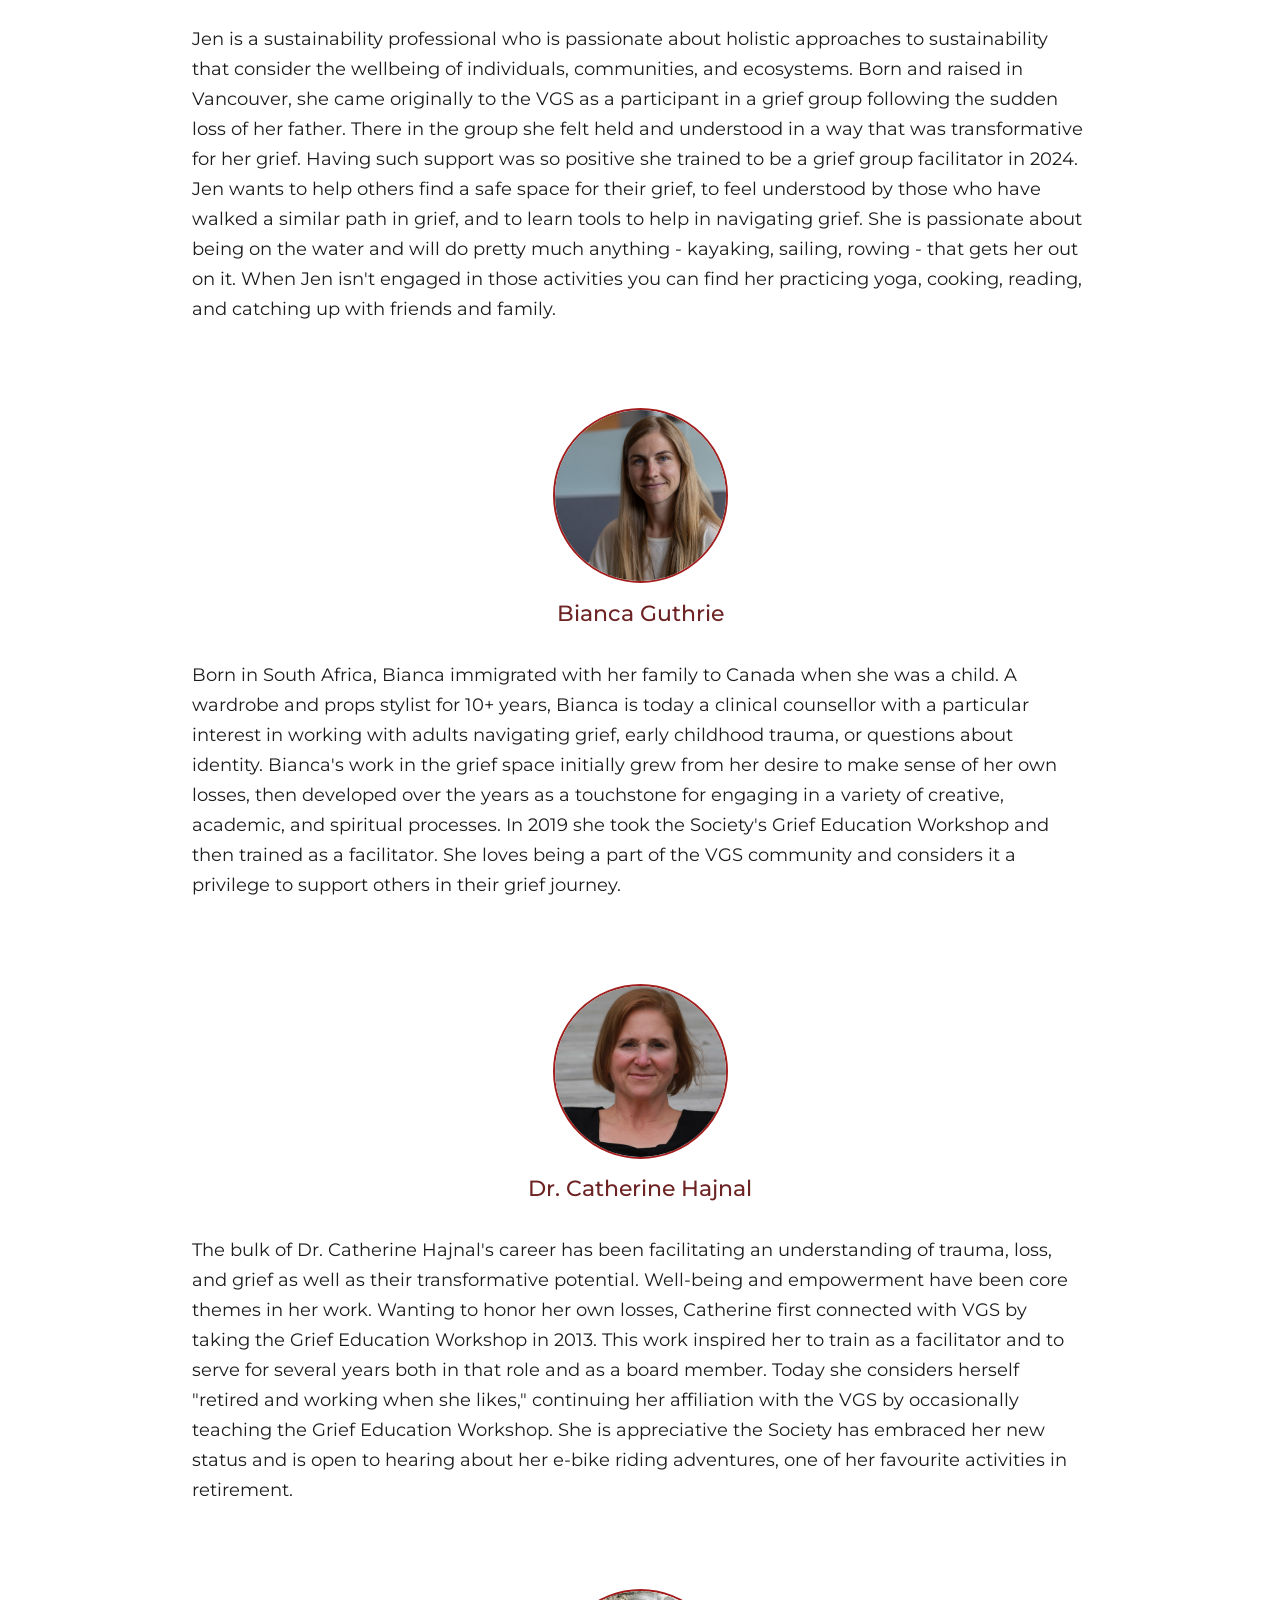
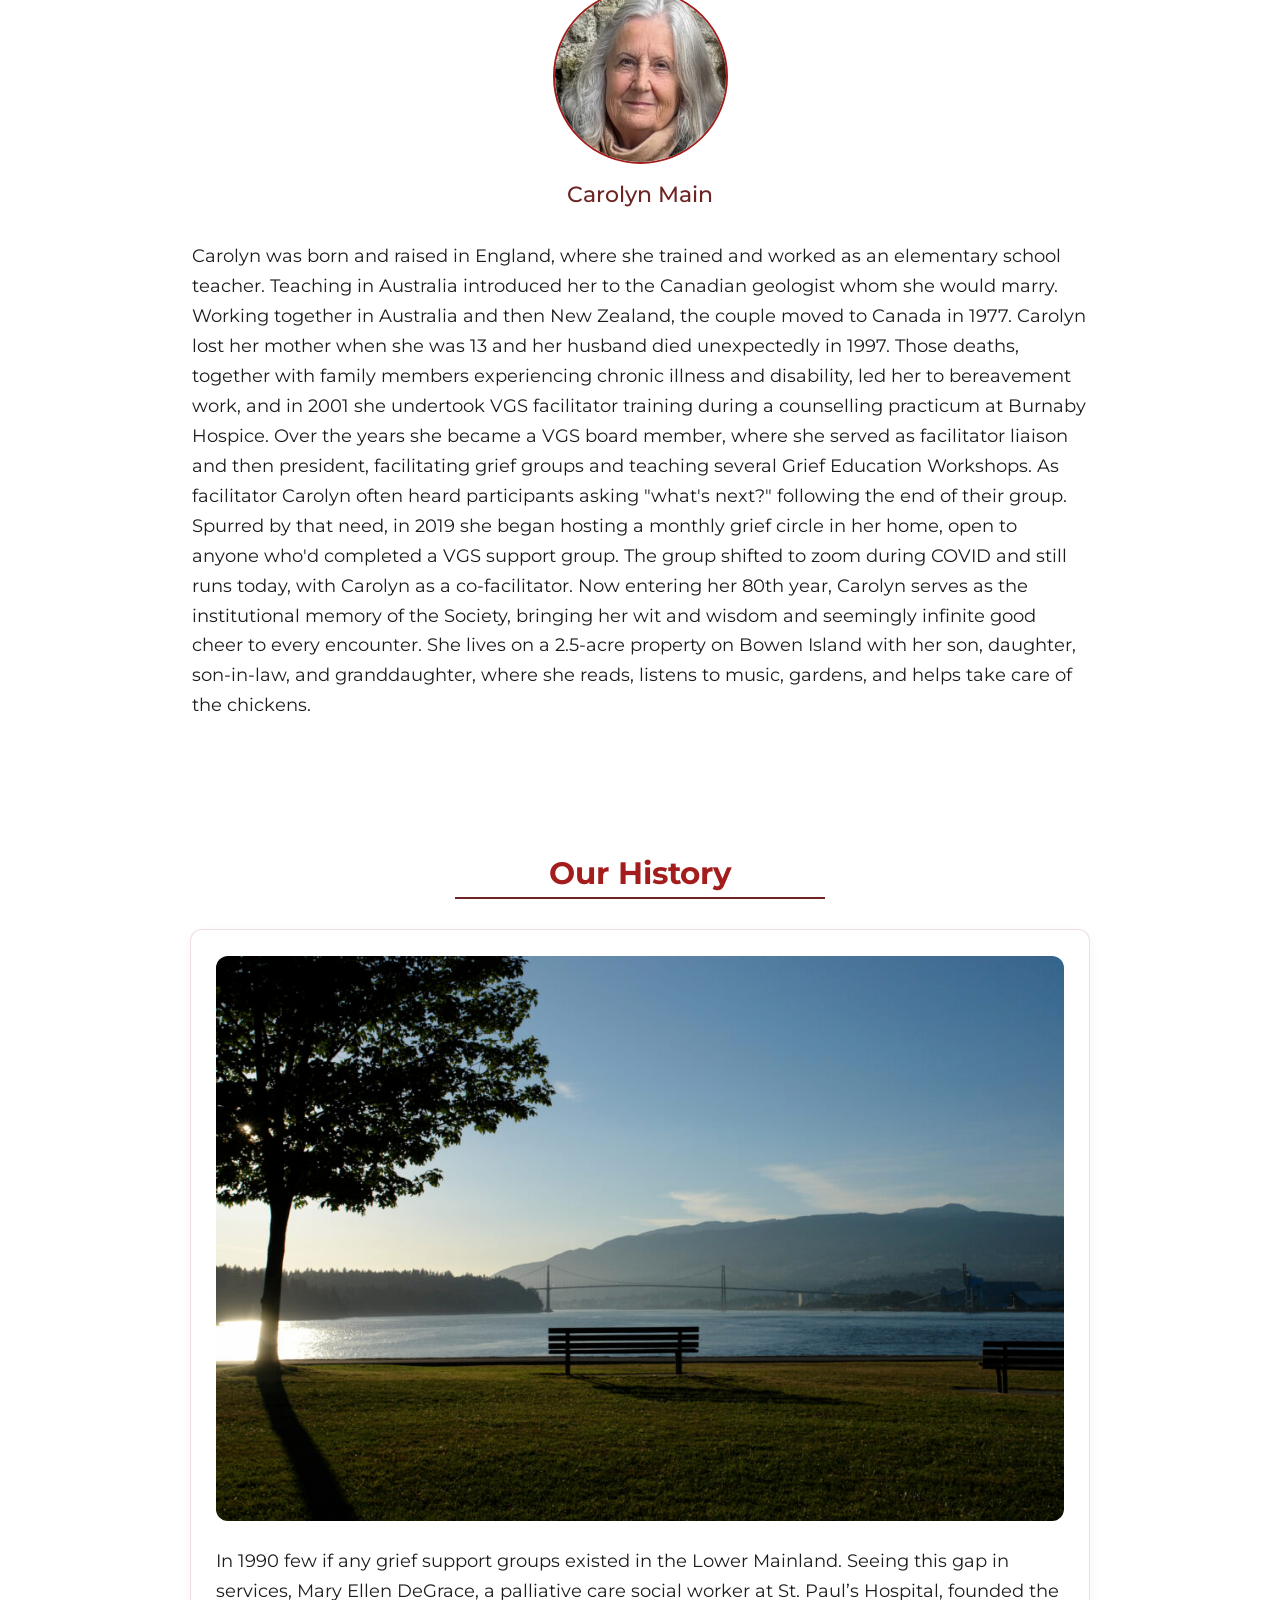
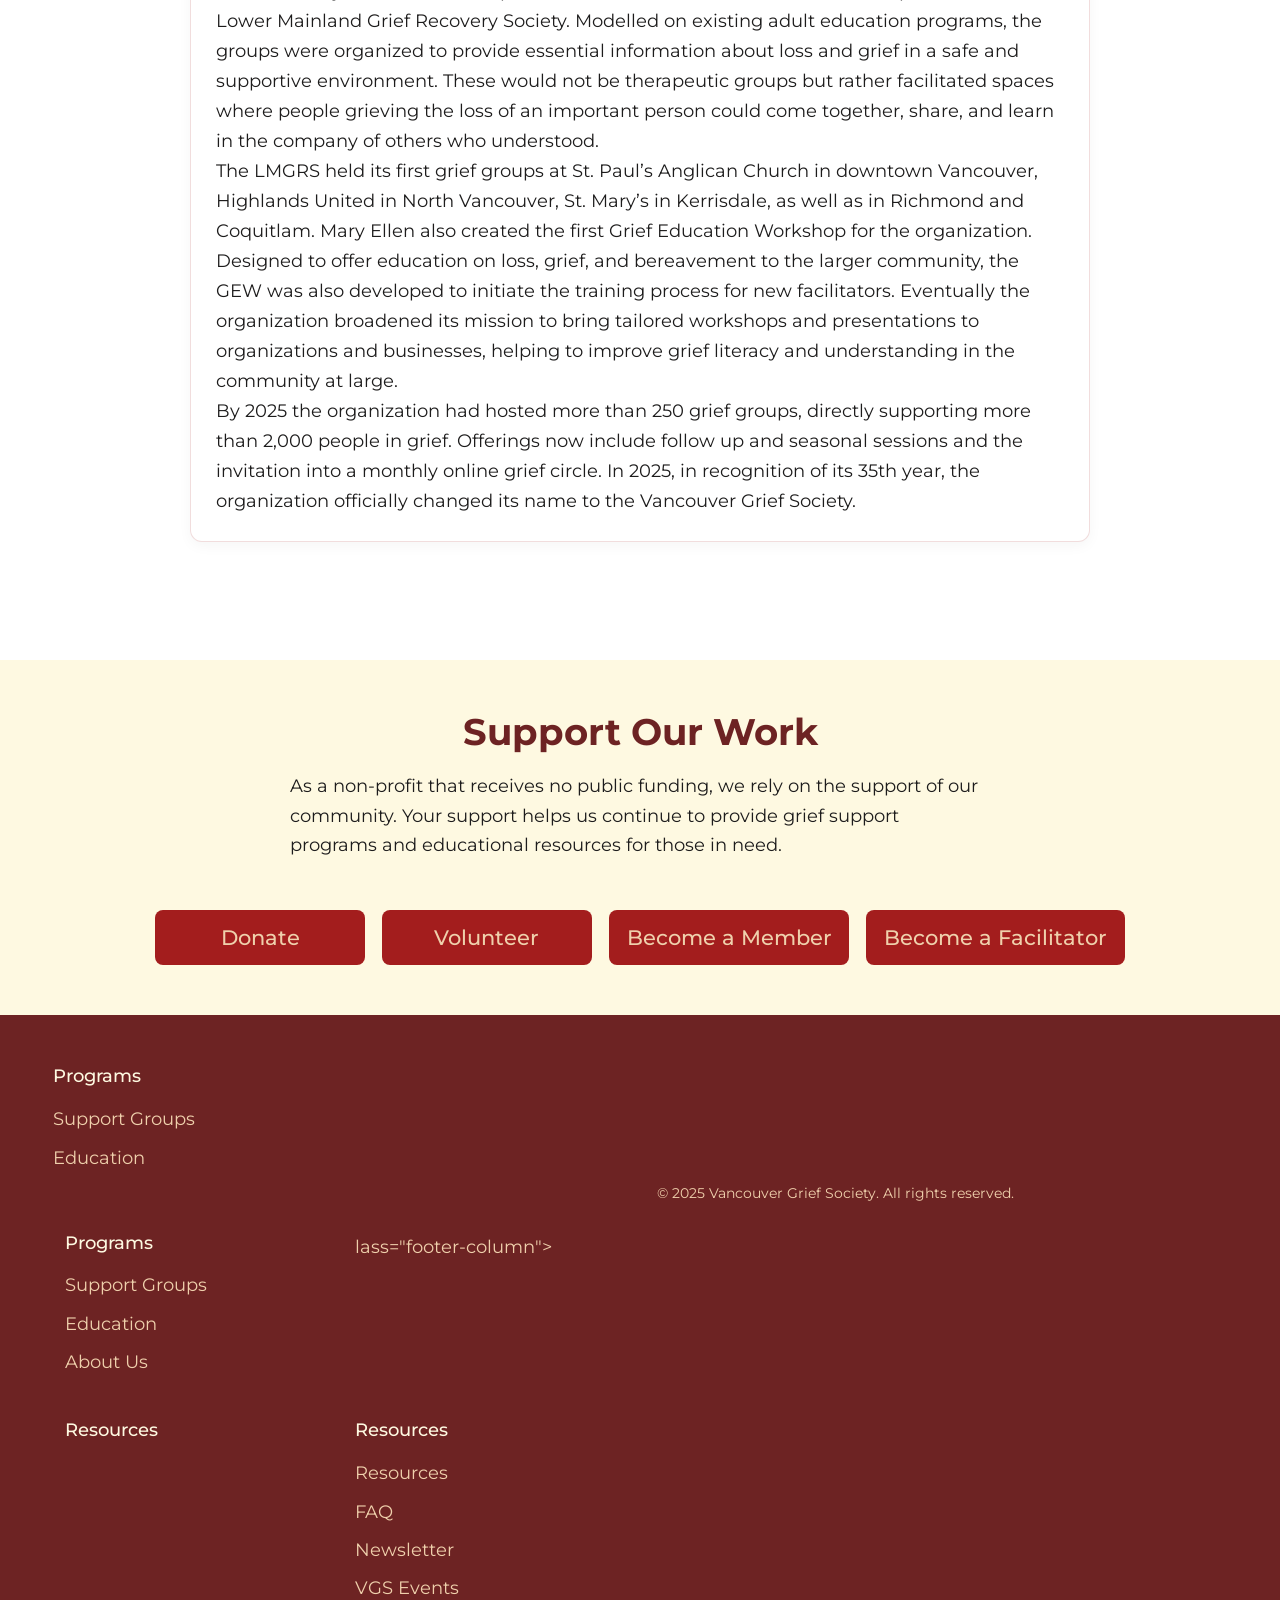
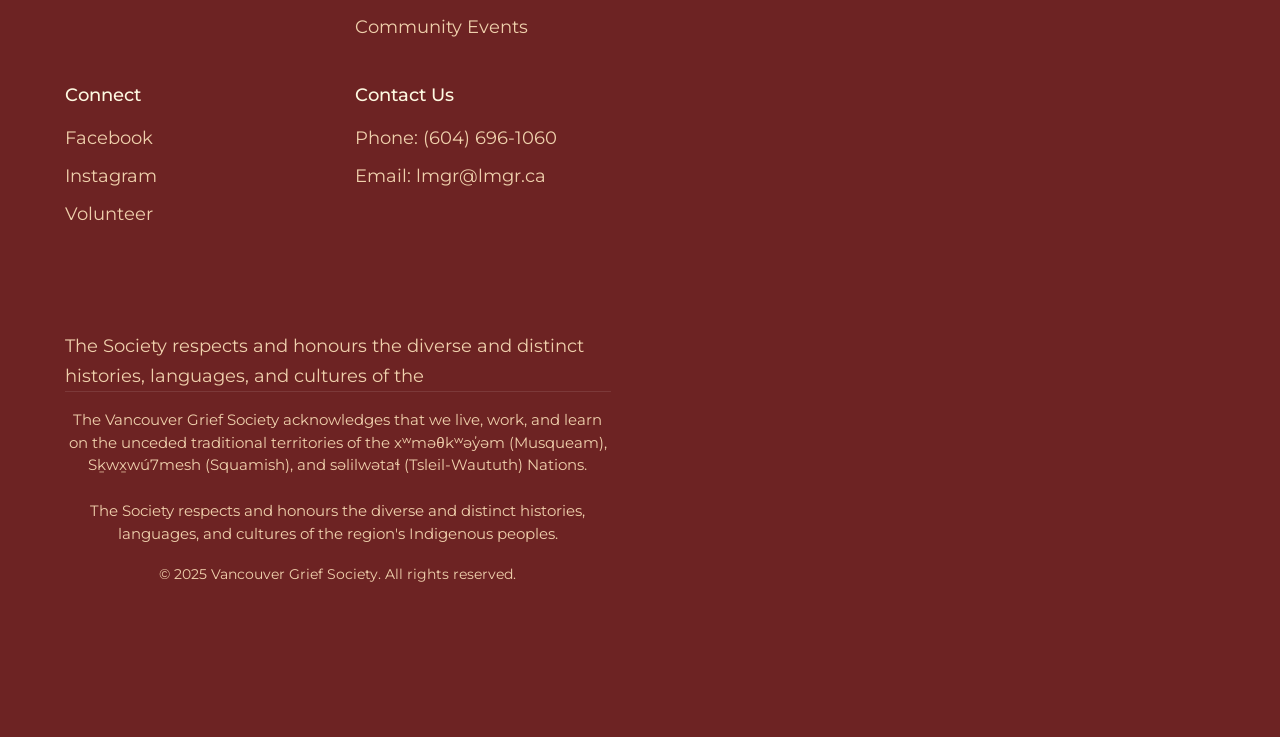
==== commit 929745d6: "Update Karen Parrish photo on about page" ====
--- a/about.html
+++ b/about.html
@@ -183,7 +183,7 @@
                 </div>
 
                 <div class="board-member">
-                    <img src="images/about/KarenParrish.jpg" alt="Karen Parrish" class="adjust-down">
+                    <img src="images/about/KarenParrish-new.png" alt="Karen Parrish" class="adjust-down">
                     <div class="board-member-text">
                         <h3>Karen Parrish</h3>
                         <span class="position">Community Relations &amp; Communications</span>
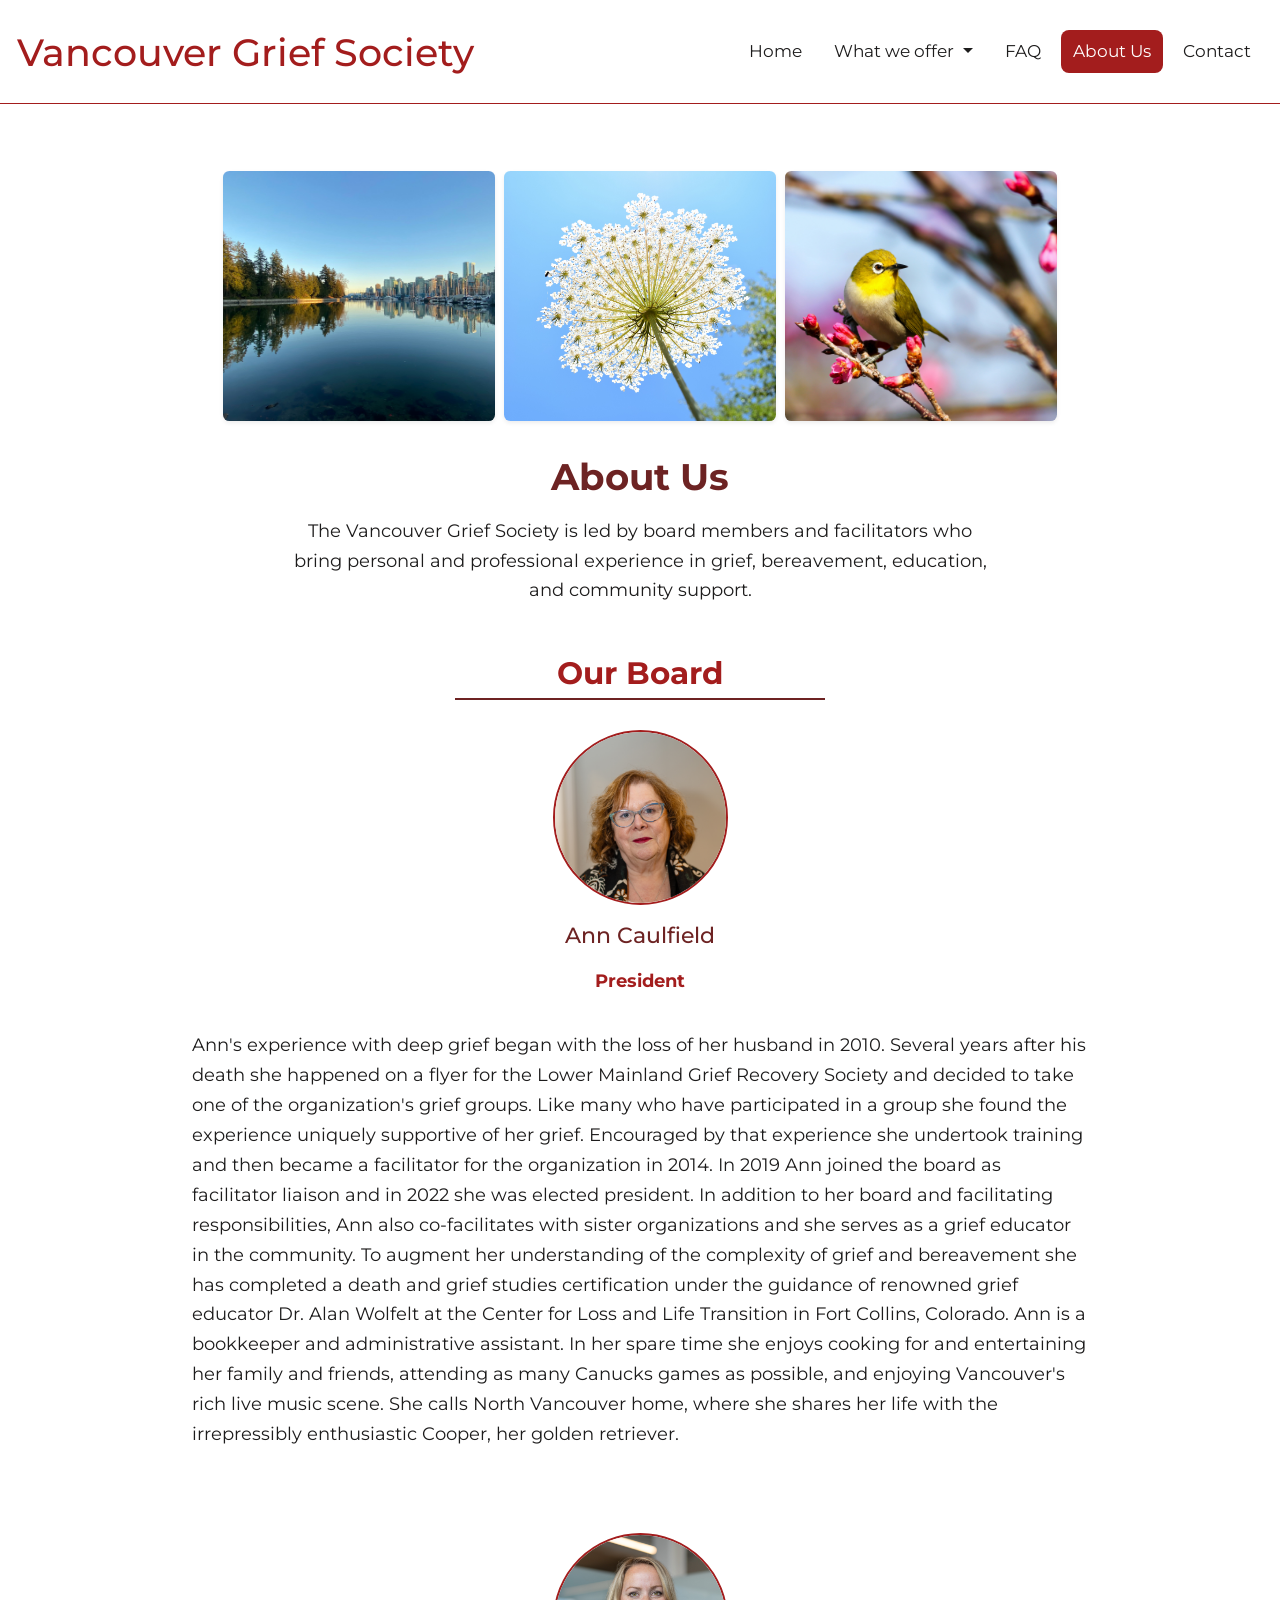
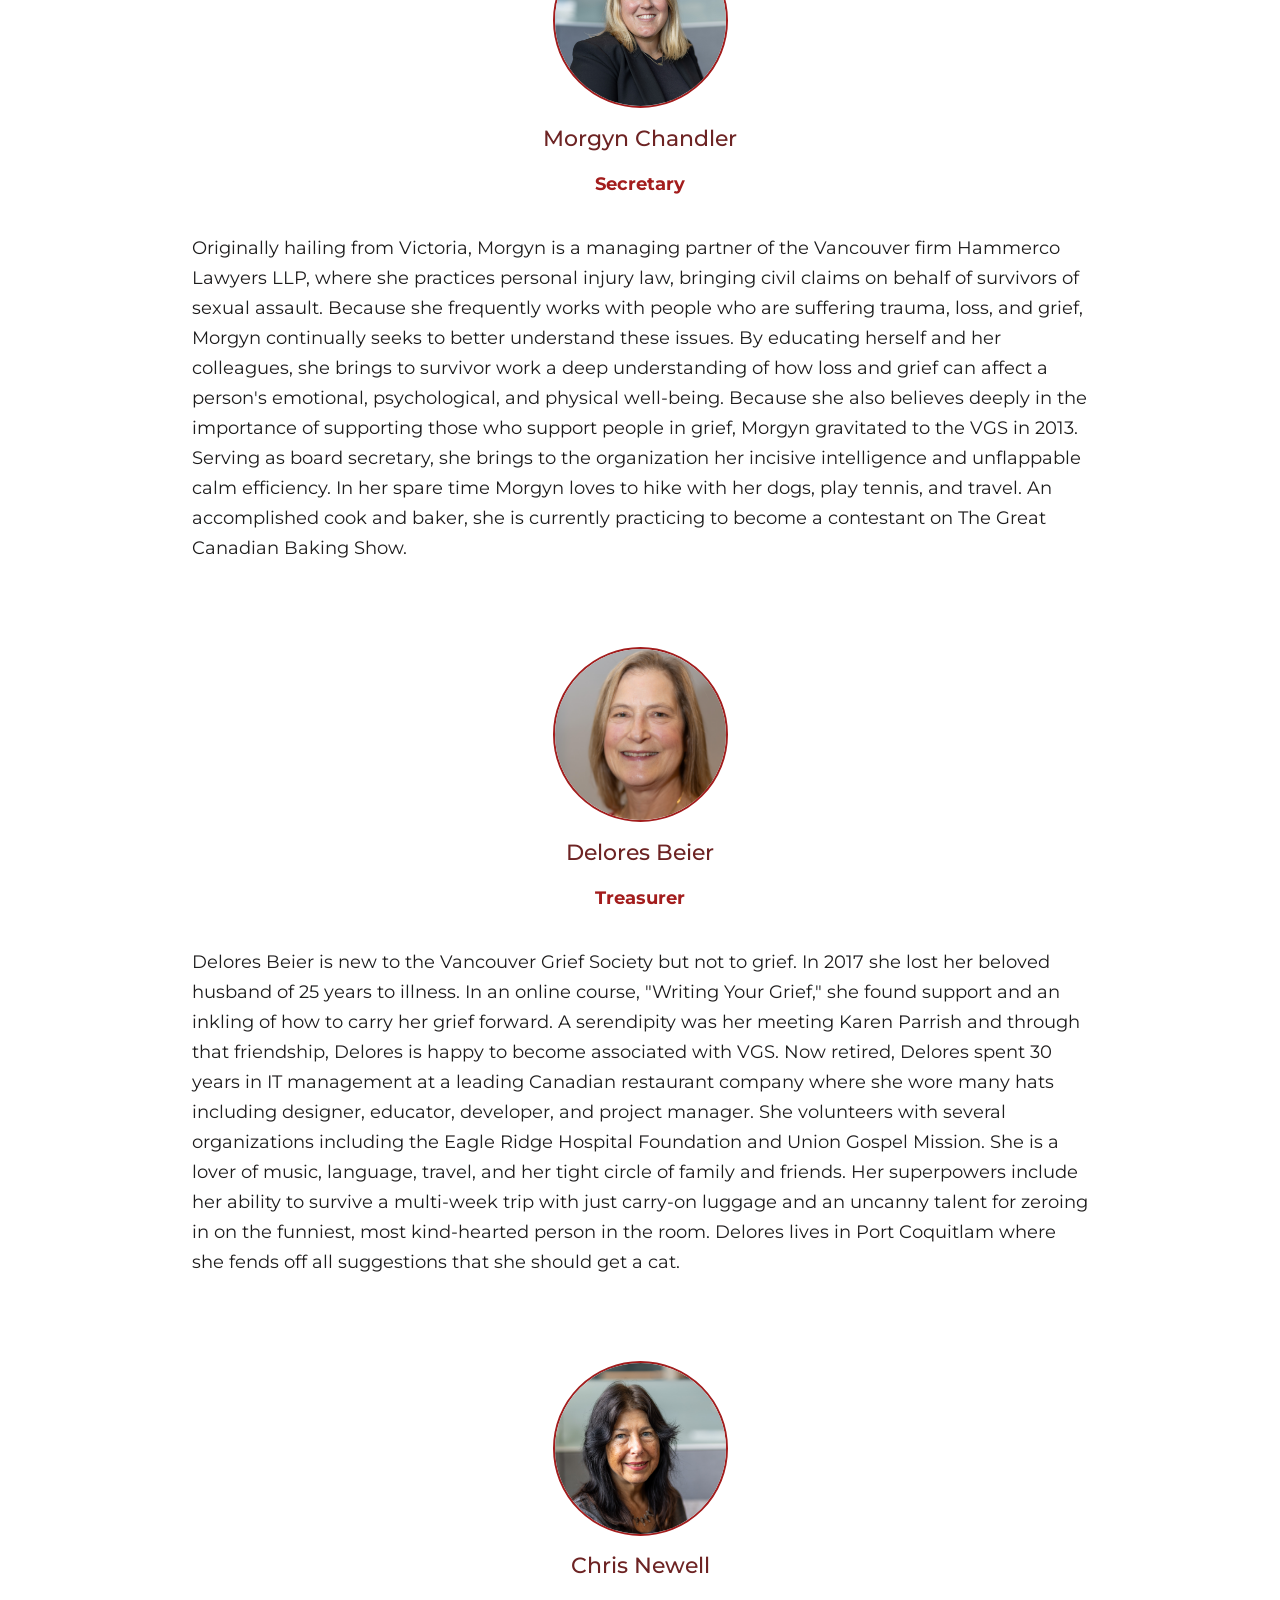
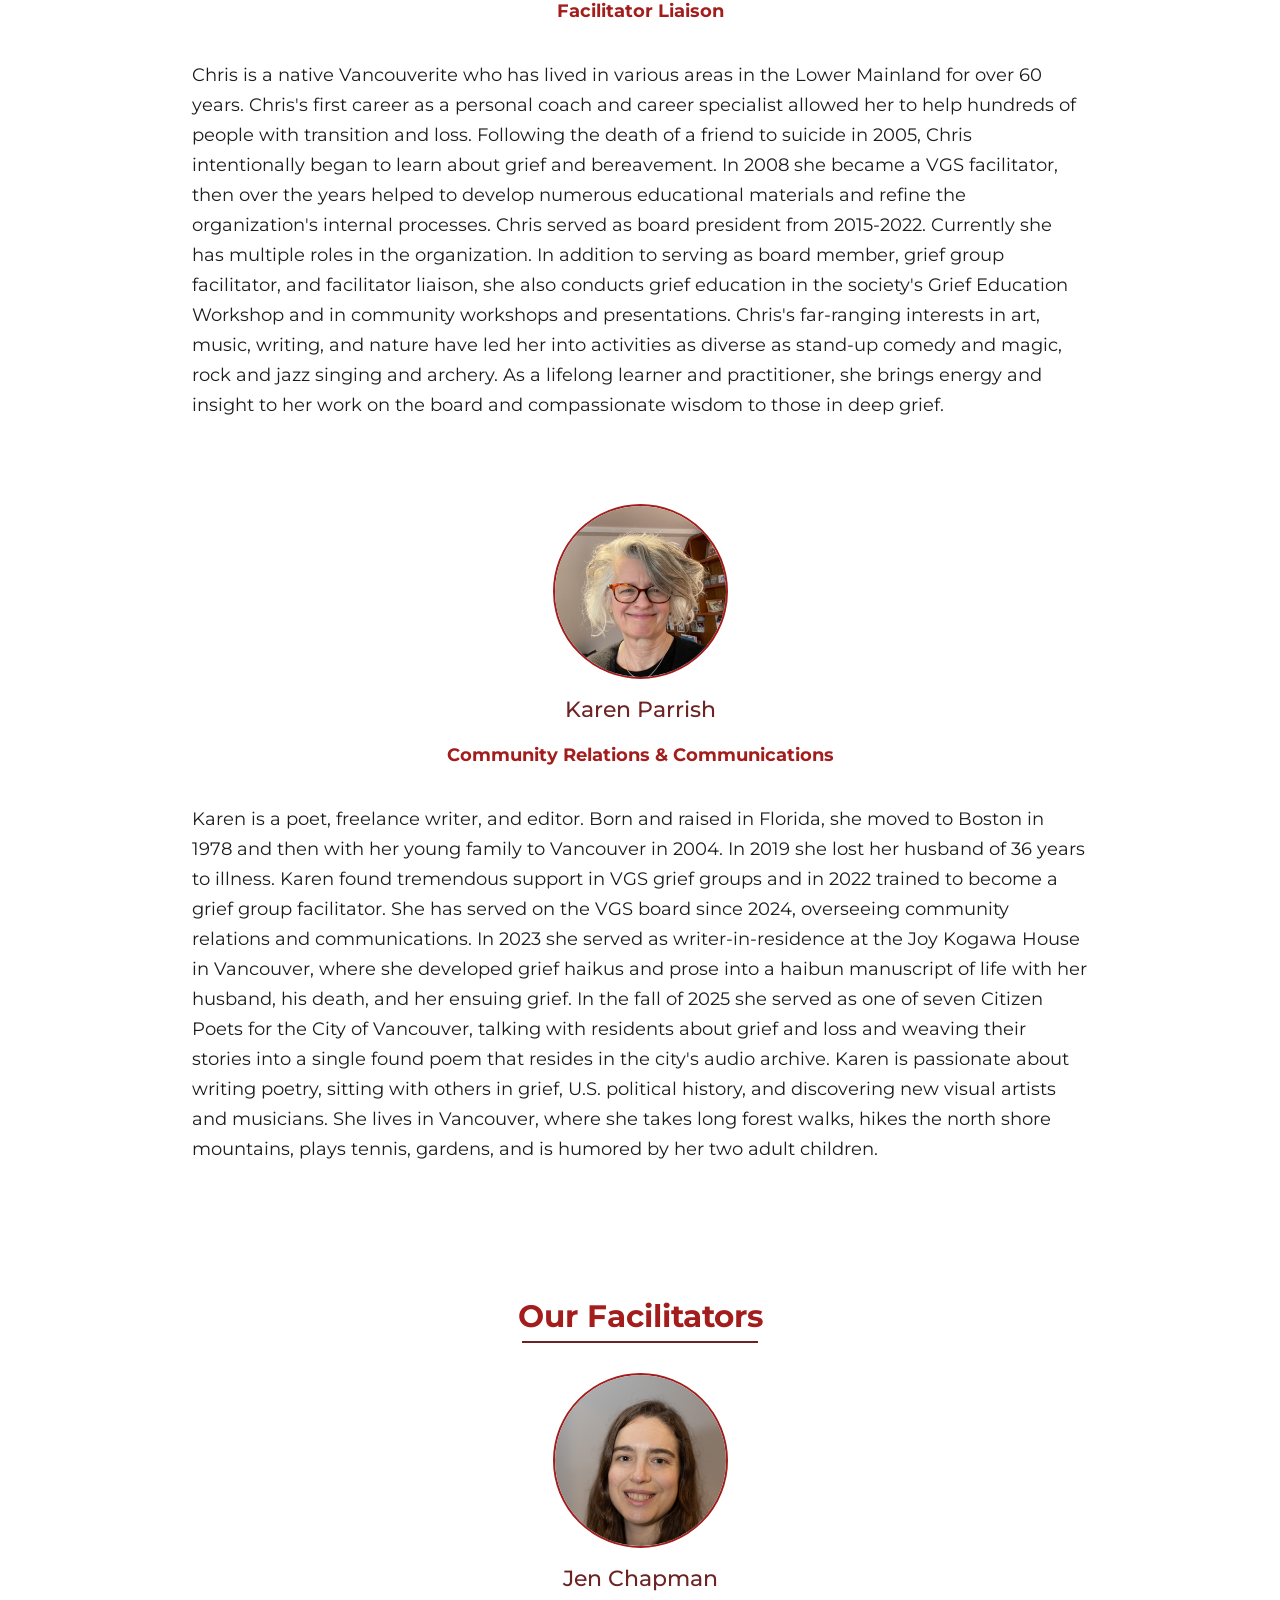
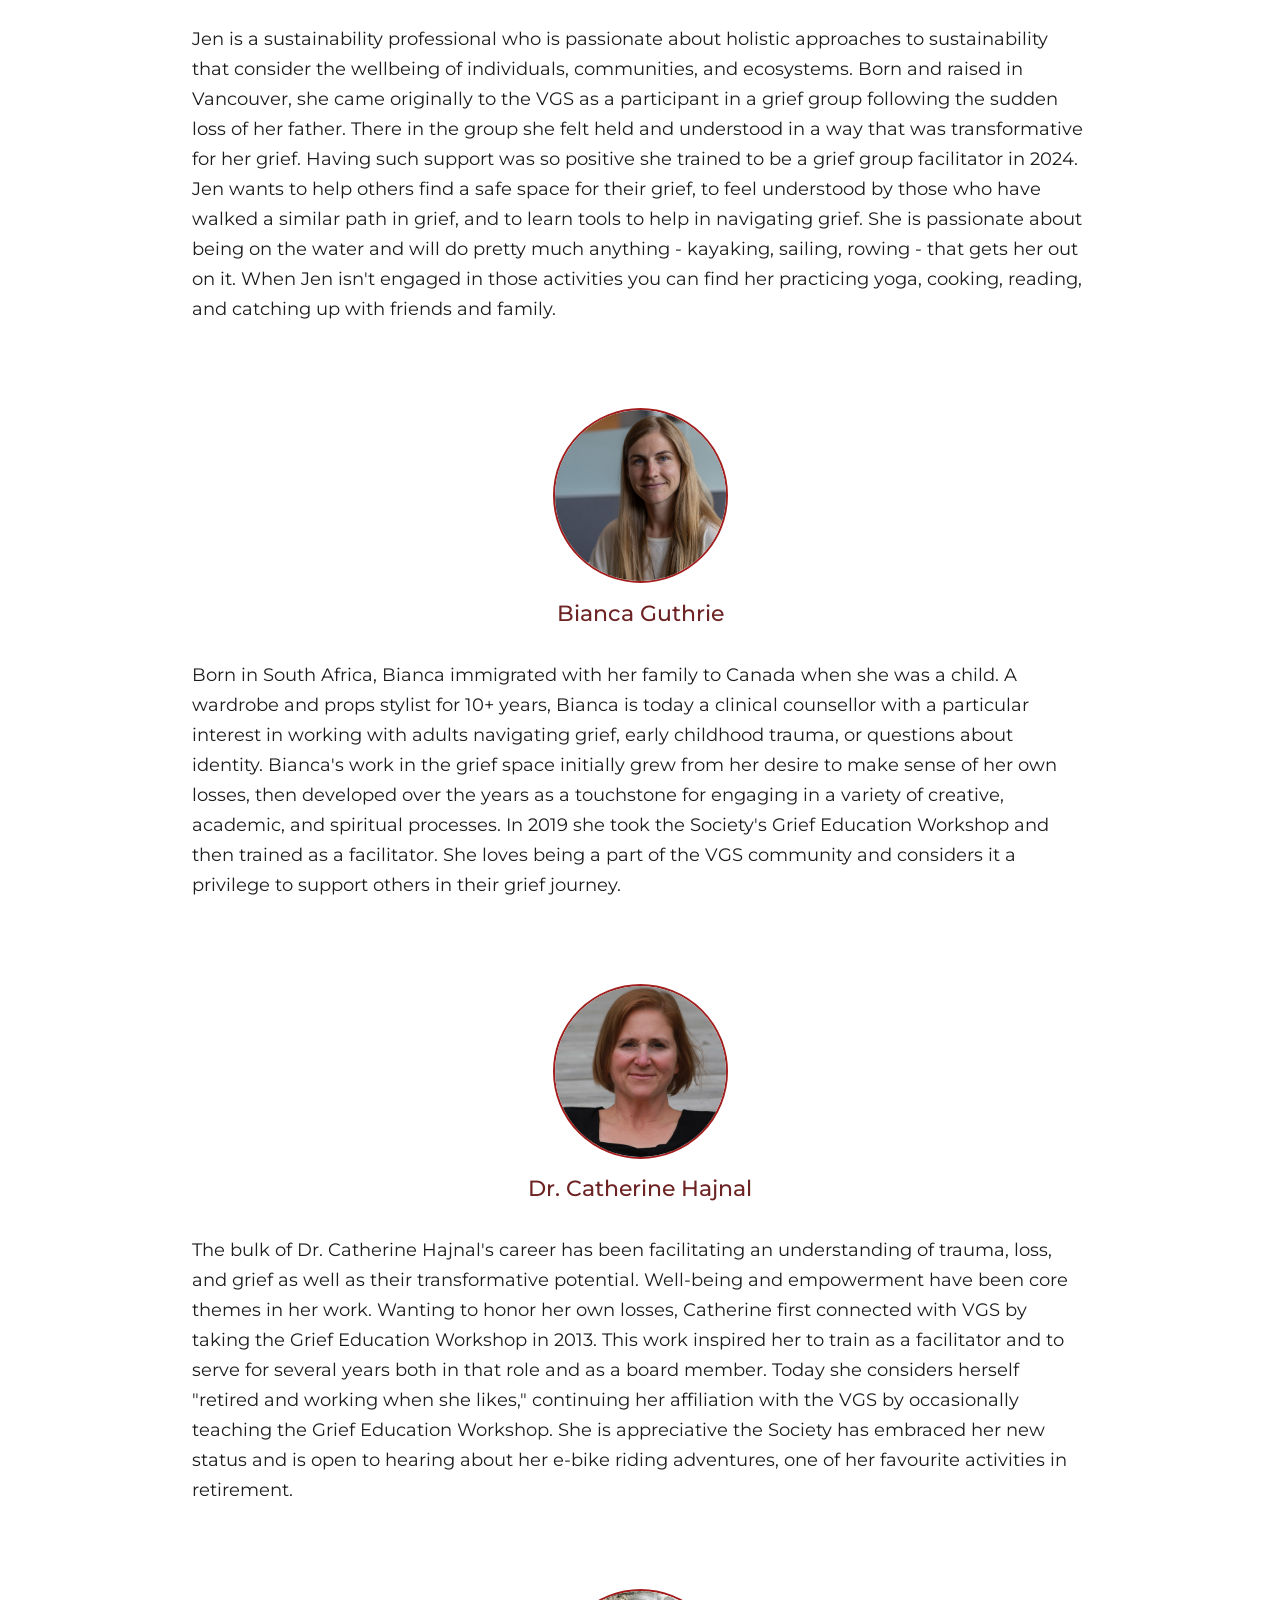
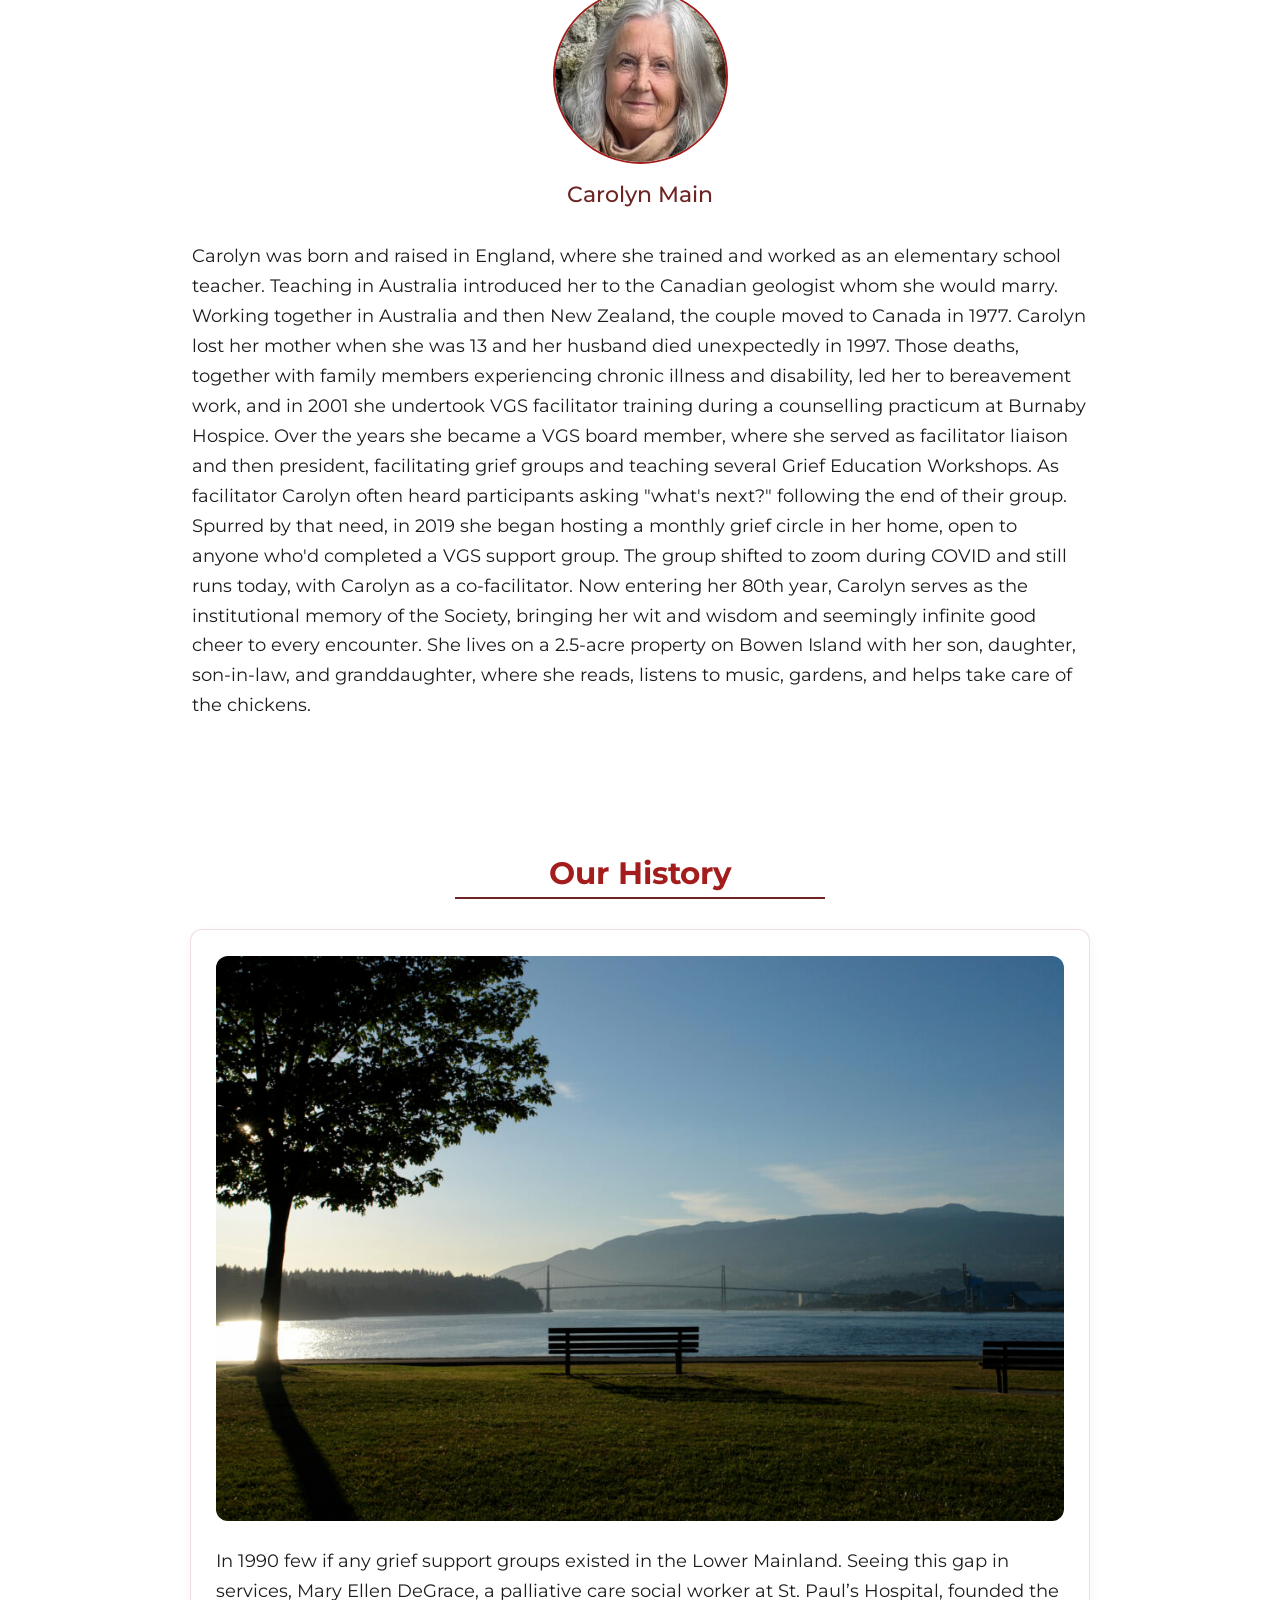
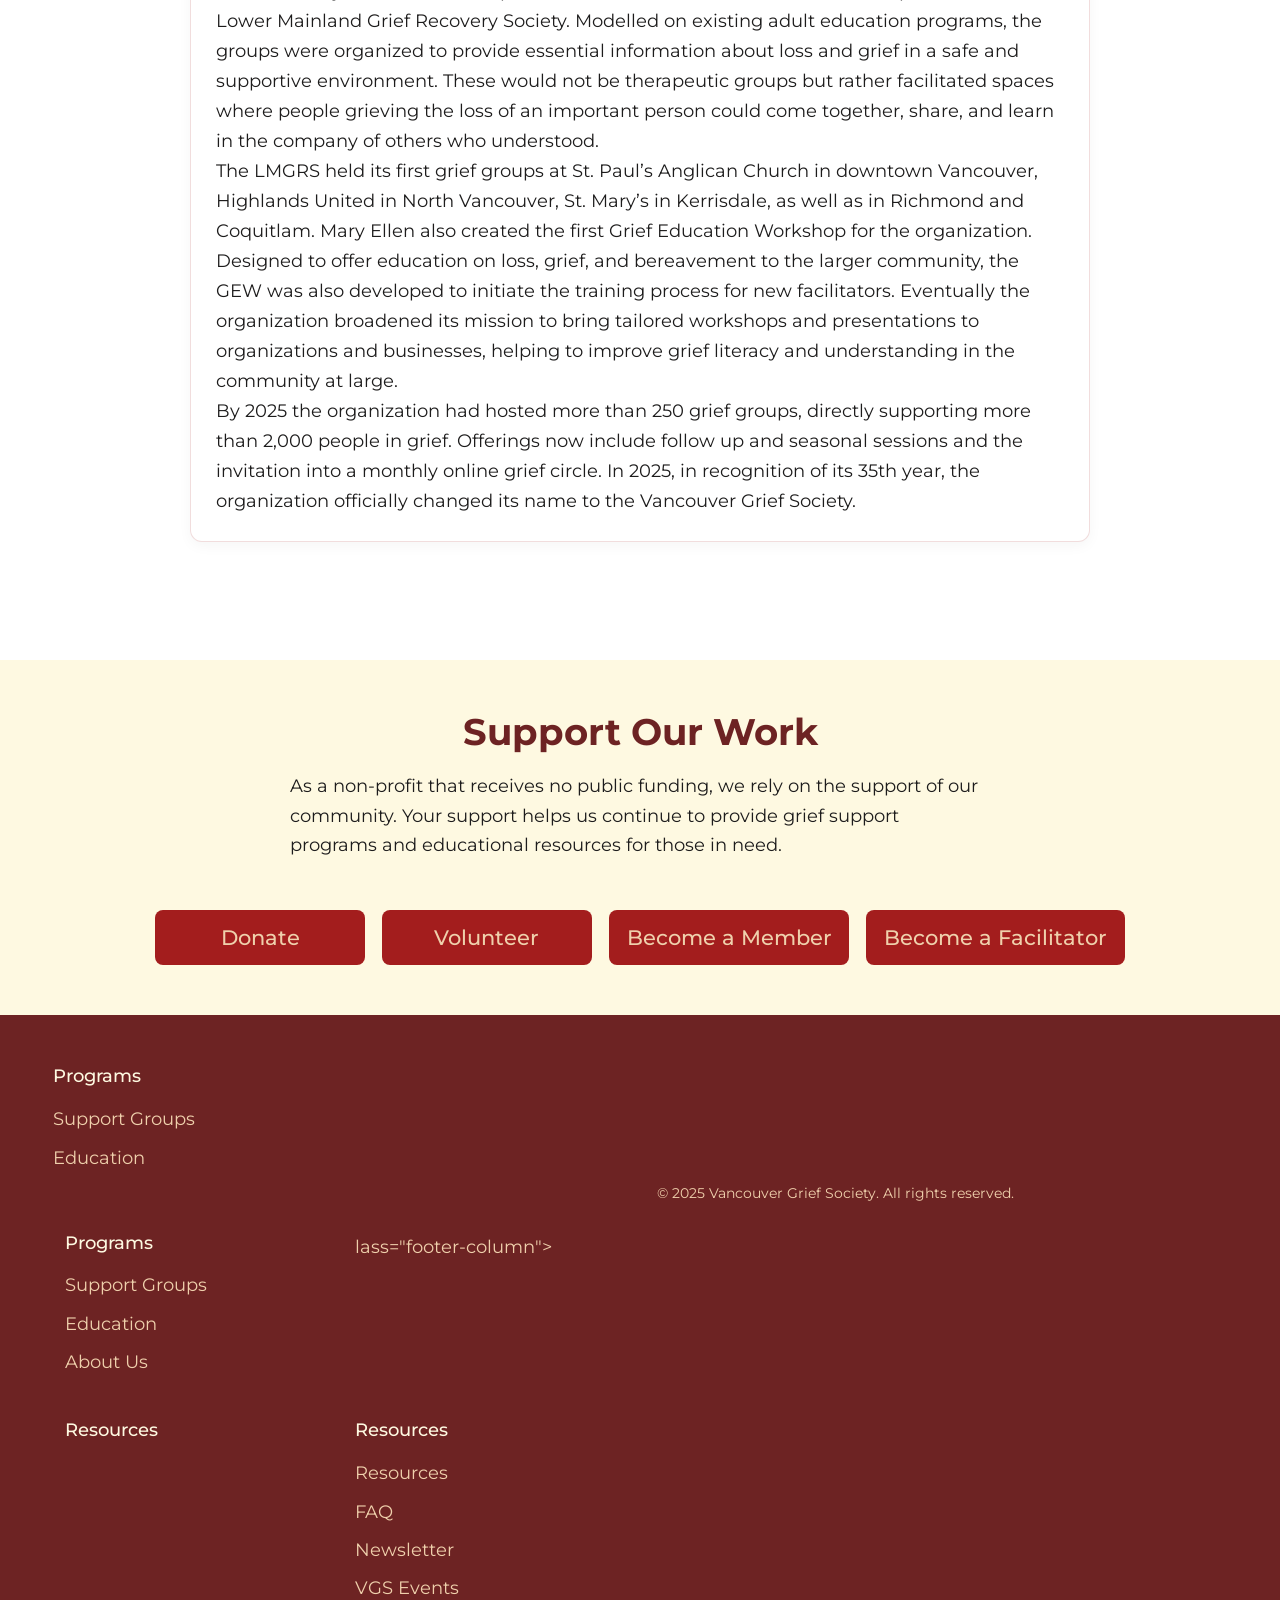
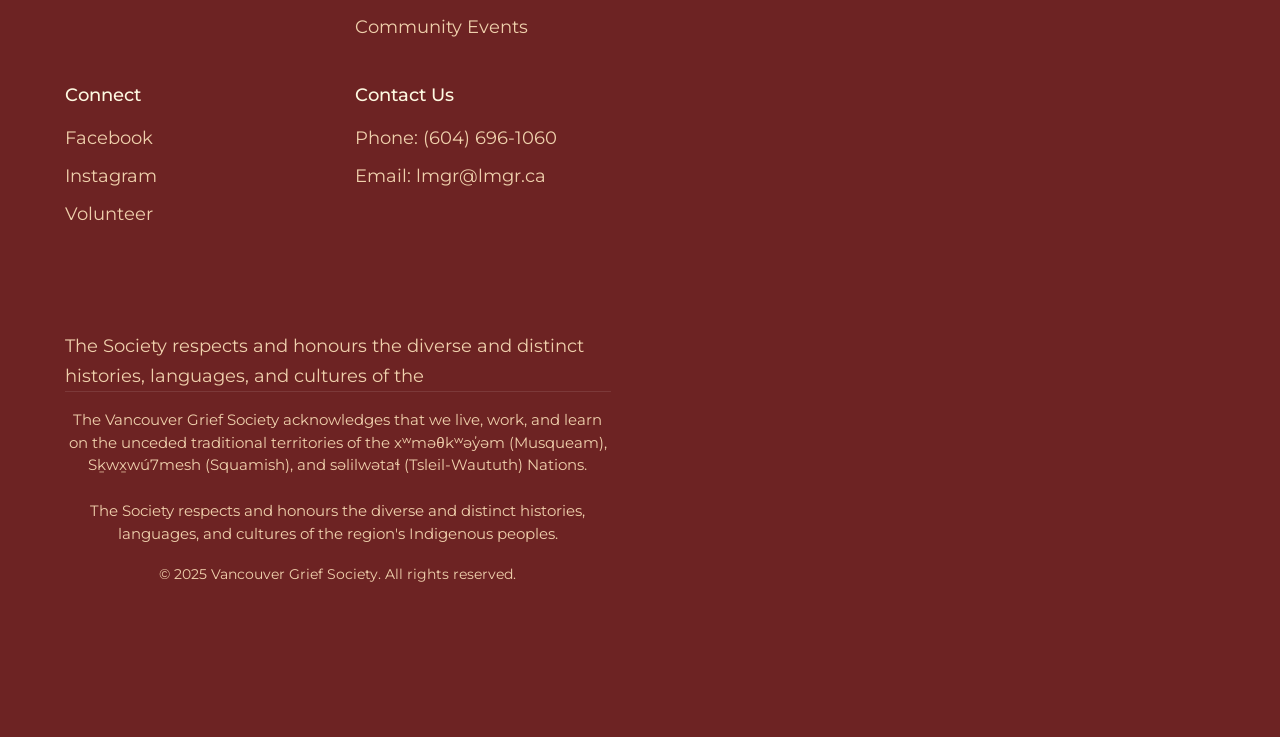
==== commit b0c1c78d: "Use cropped Karen Parrish image" ====
--- a/about.html
+++ b/about.html
@@ -183,7 +183,7 @@
                 </div>
 
                 <div class="board-member">
-                    <img src="images/about/KarenParrish-new.png" alt="Karen Parrish" class="adjust-down">
+                    <img src="images/about/KarenParrish-new-cropped.png" alt="Karen Parrish" class="adjust-down">
                     <div class="board-member-text">
                         <h3>Karen Parrish</h3>
                         <span class="position">Community Relations &amp; Communications</span>
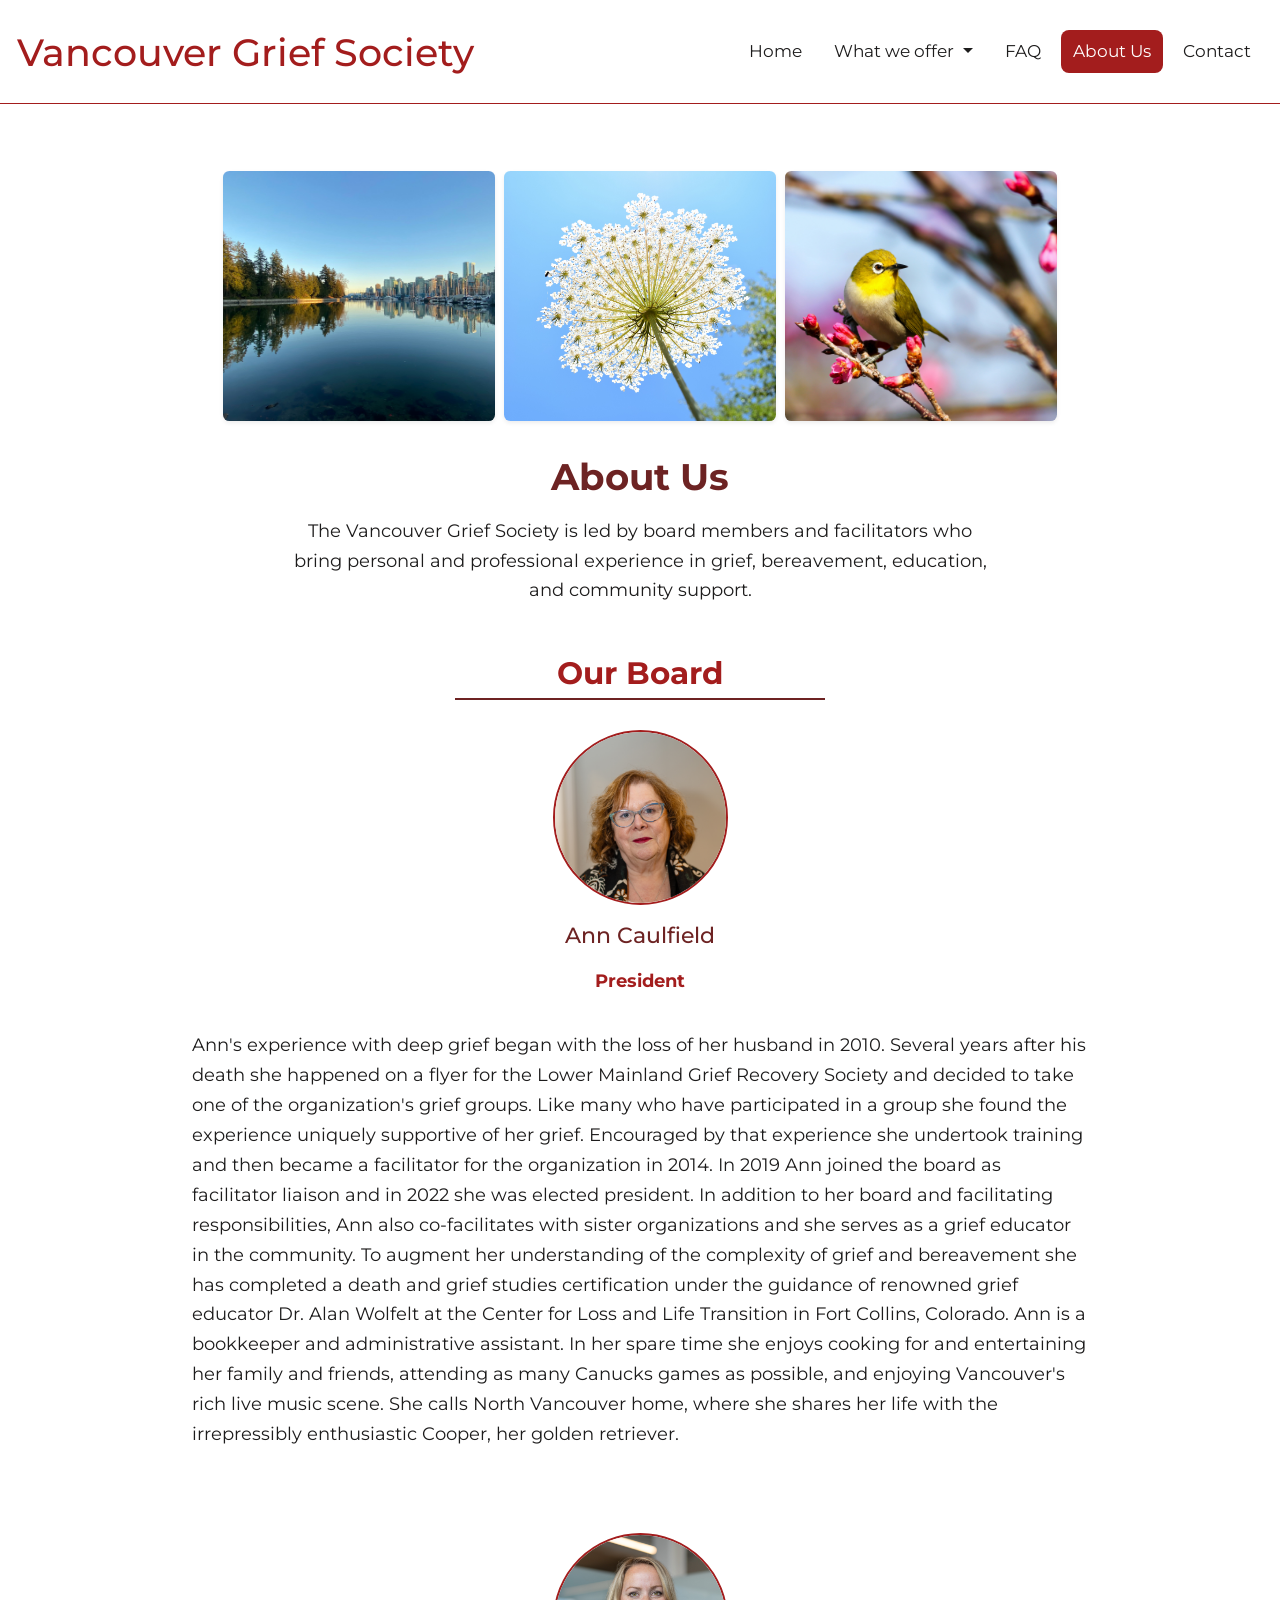
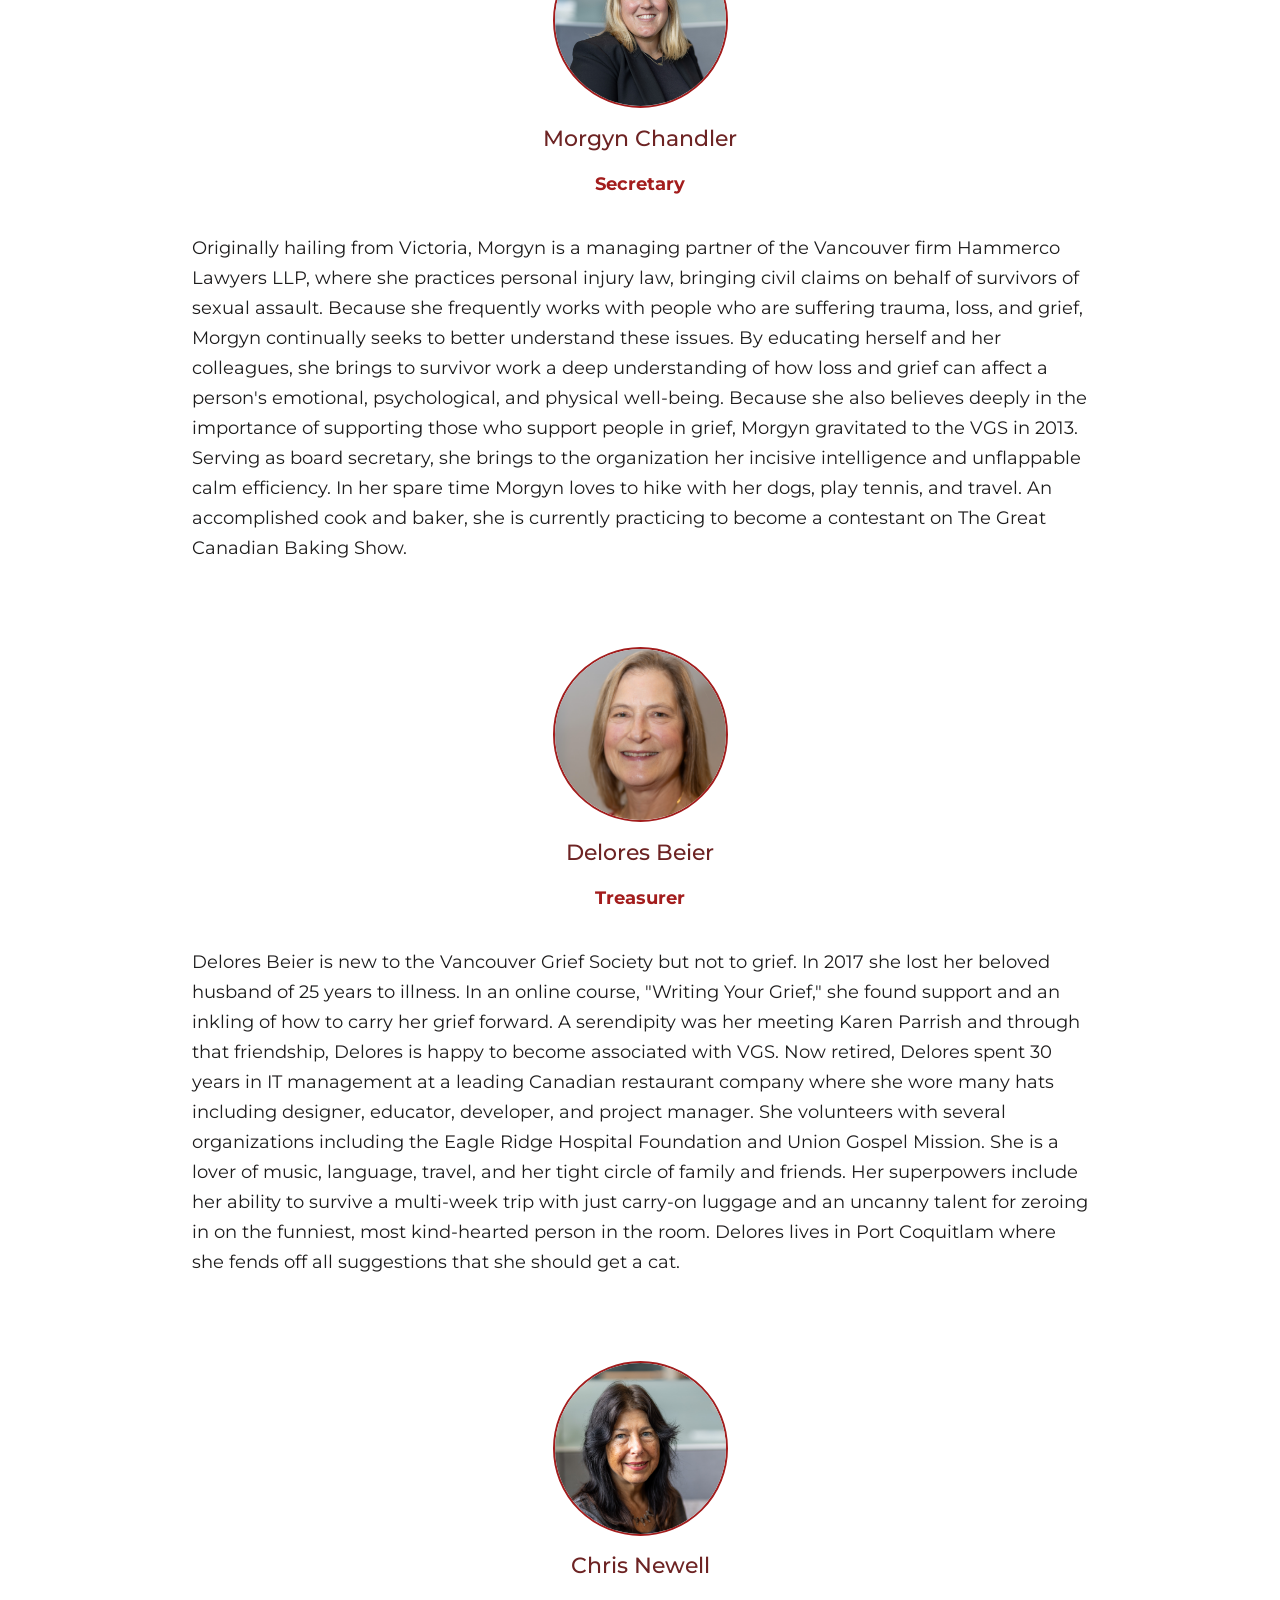
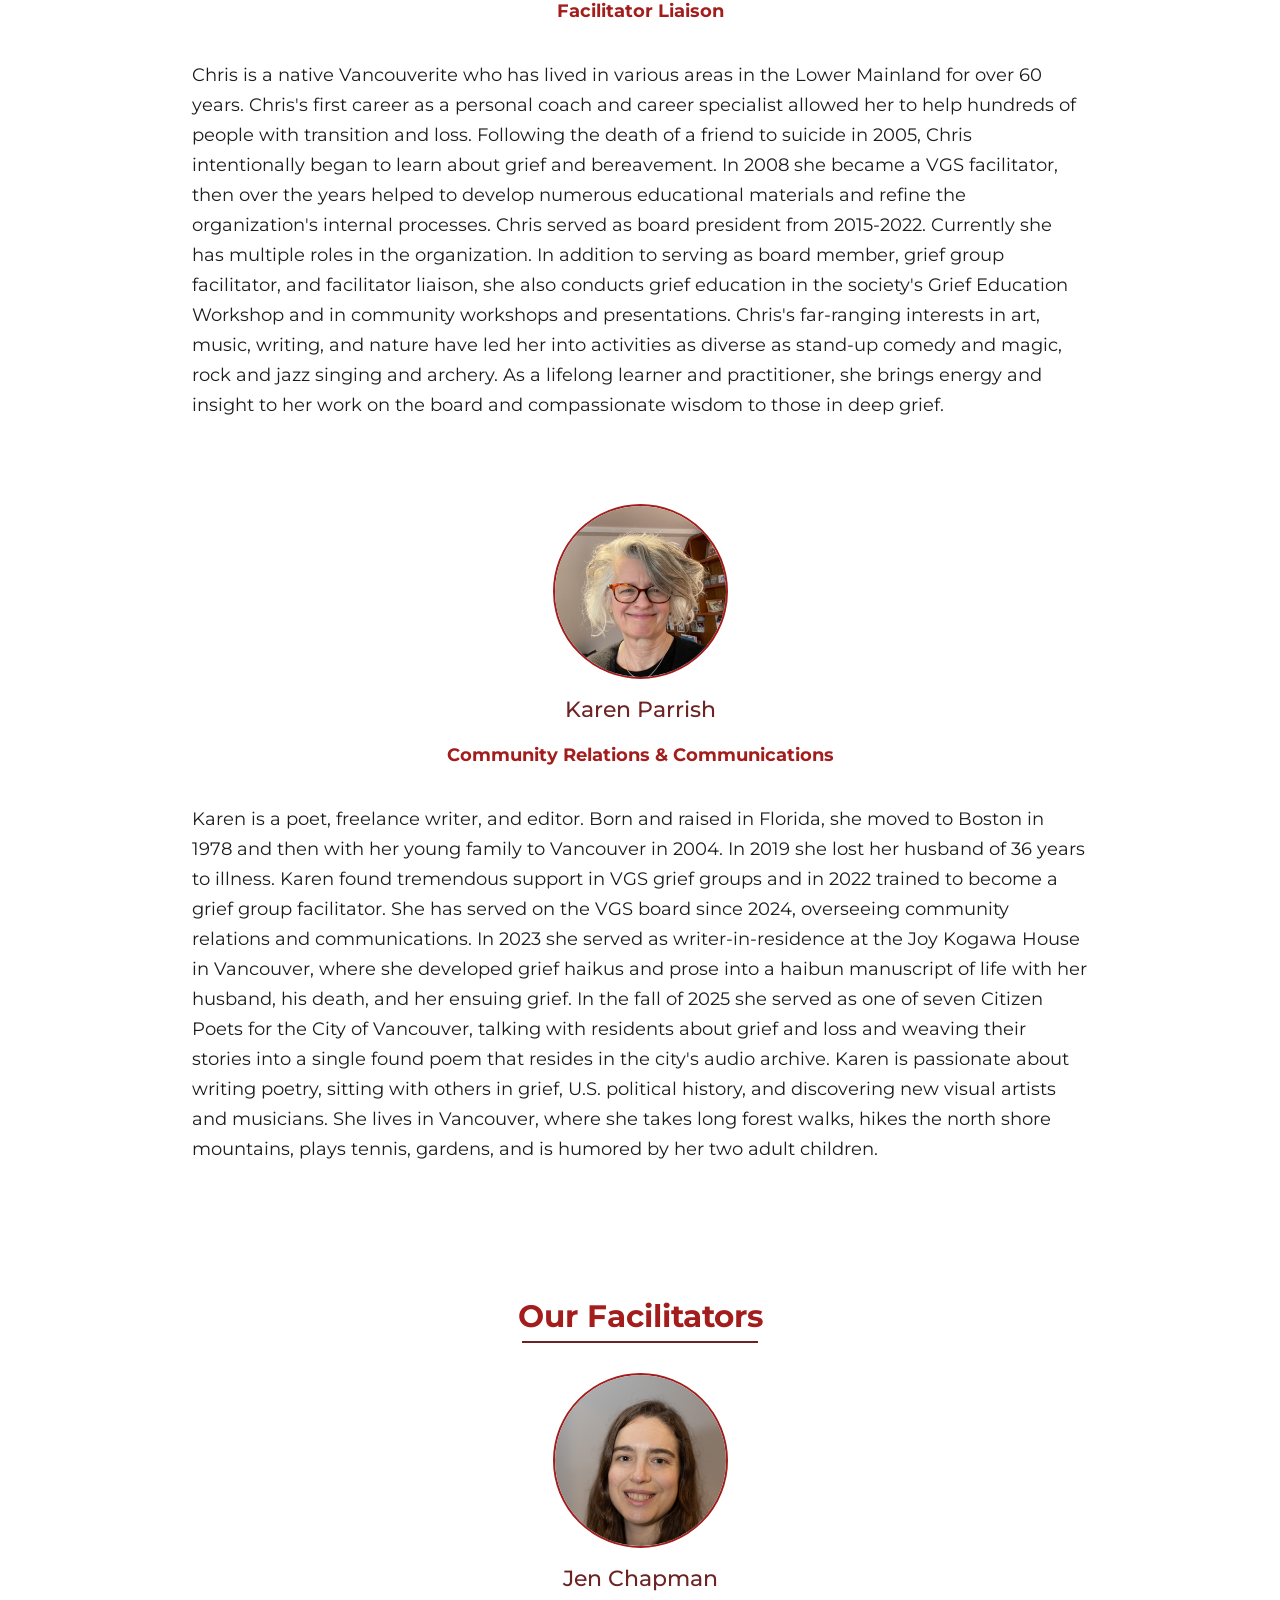
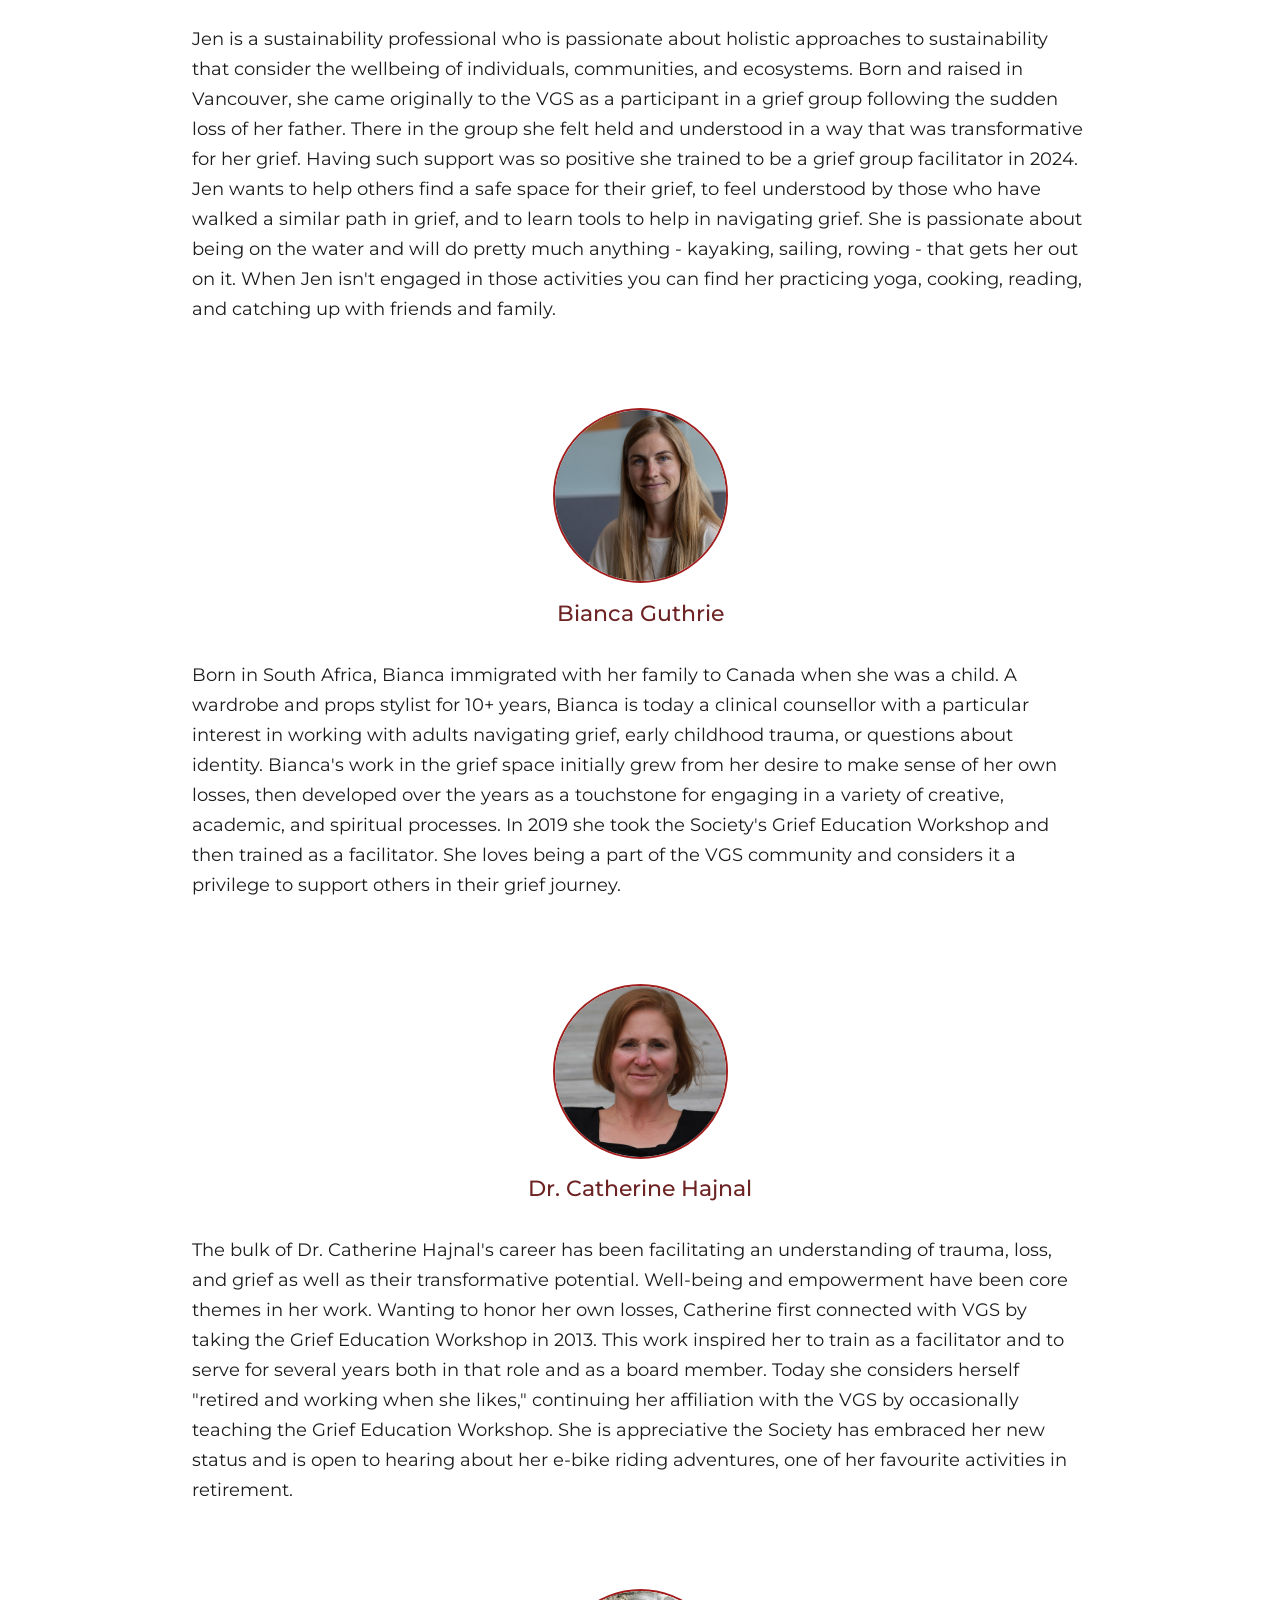
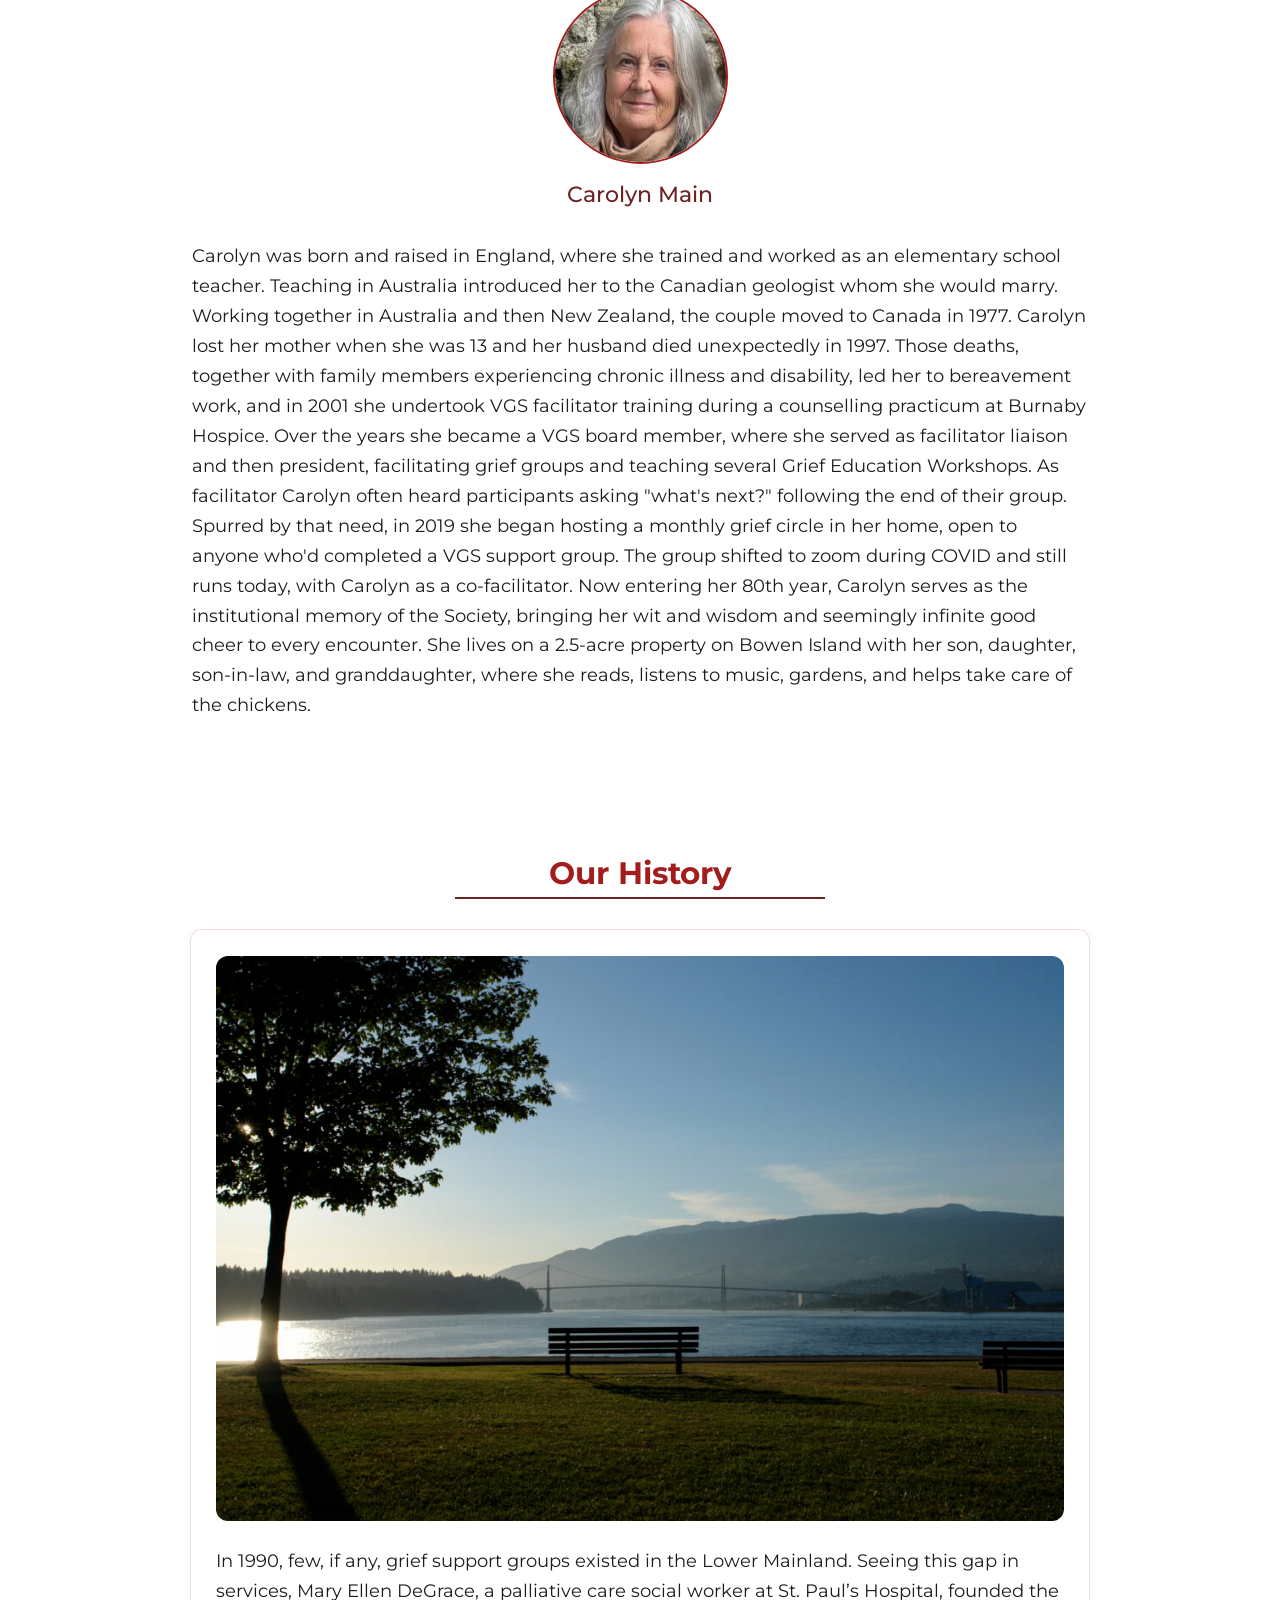
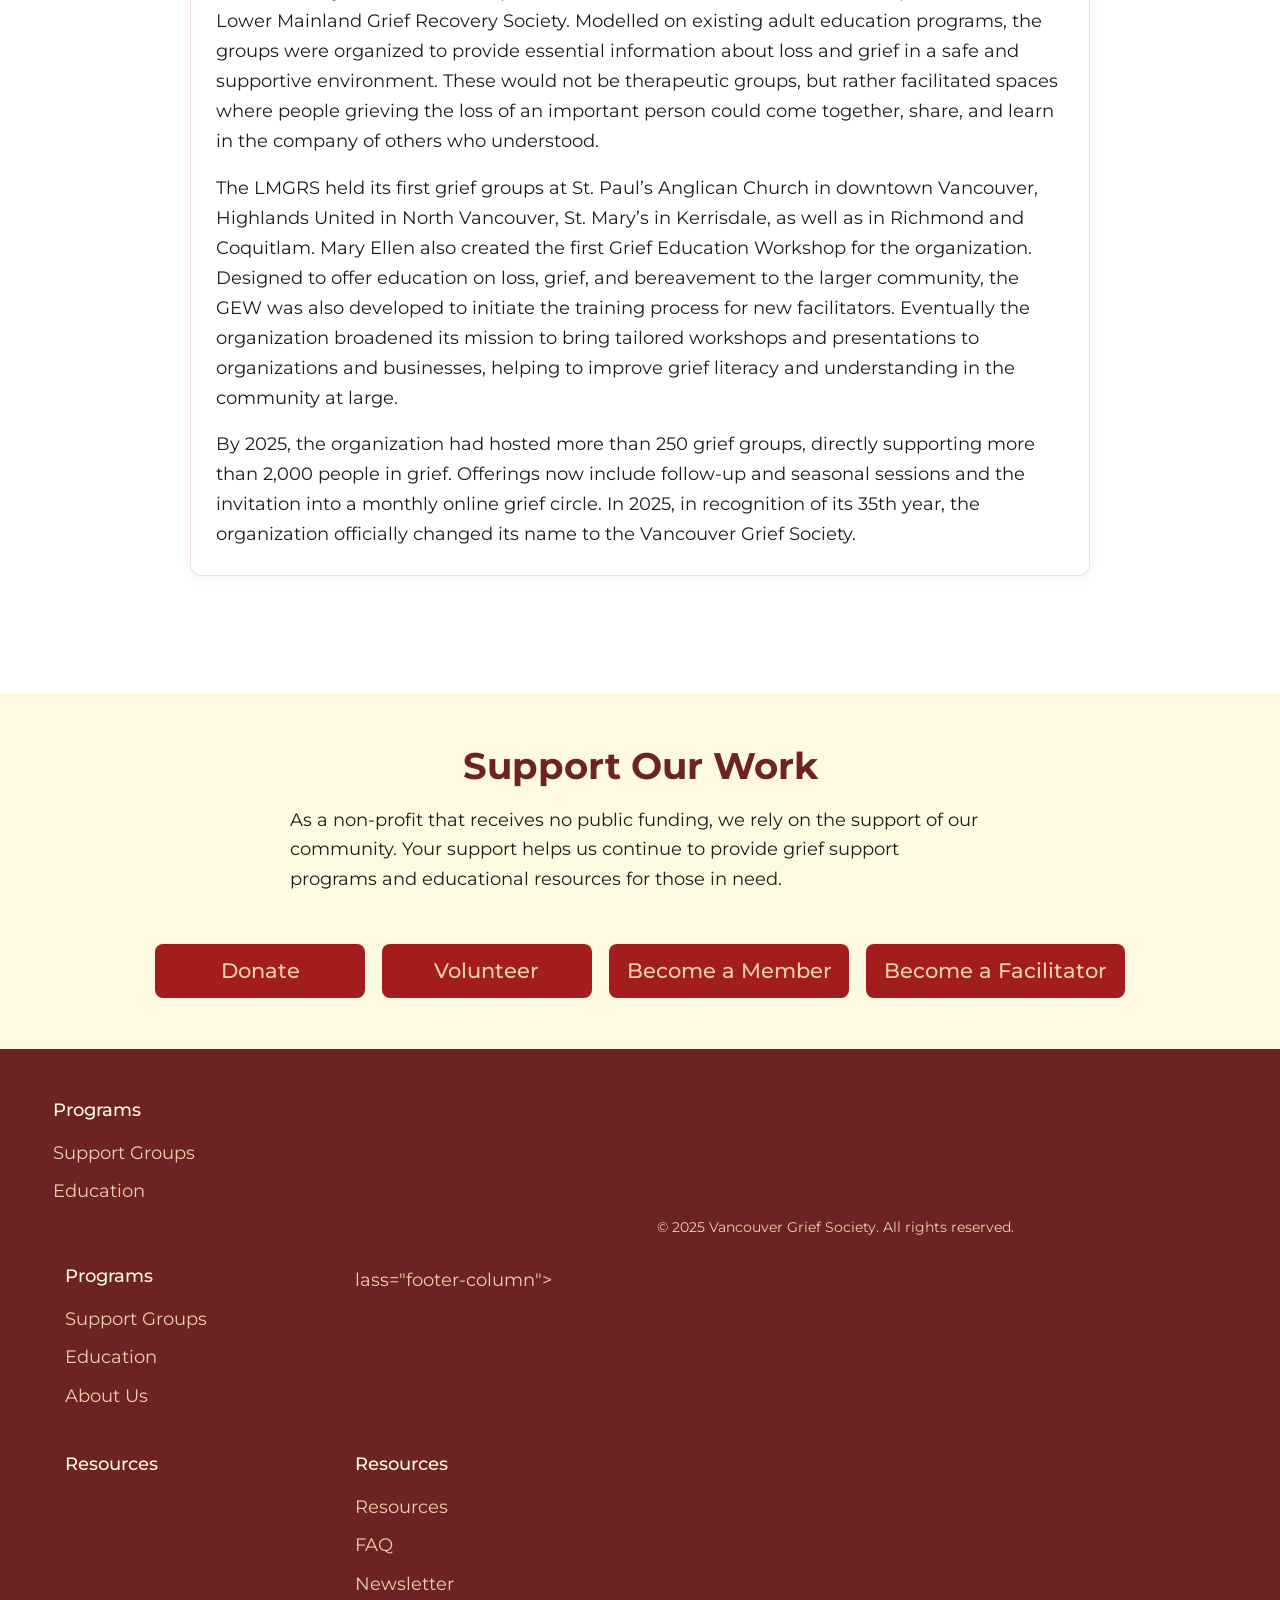
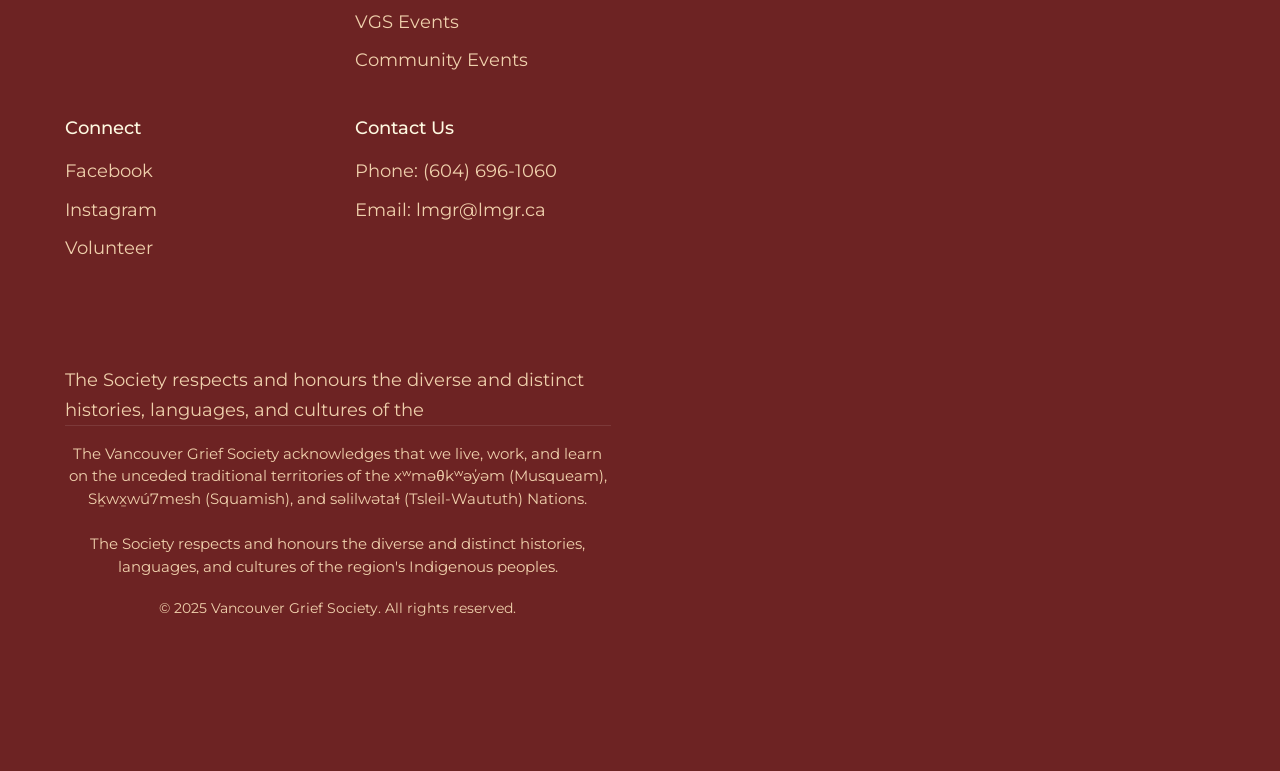
==== commit cb3f2313: "text changes" ====
--- a/about.html
+++ b/about.html
@@ -16,7 +16,7 @@
     <link rel="stylesheet" href="footer.css">
     <link rel="stylesheet" href="generalSection.css">
     <link rel="stylesheet" href="contentPage.css">
-    <link rel="stylesheet" href="about.css">
+    <link rel="stylesheet" href="about.css?v=20260626">
 </head>
 
 <body>
@@ -304,11 +304,11 @@
                 <img src="images/about/history-bench.jpg" alt="Bench overlooking the water and mountains"
                     class="history-image">
                 <p>
-                    In 1990 few if any grief support groups existed in the Lower Mainland. Seeing this gap in services,
+                    In 1990, few, if any, grief support groups existed in the Lower Mainland. Seeing this gap in services,
                     Mary Ellen DeGrace, a palliative care social worker at St. Paul’s Hospital, founded the Lower
                     Mainland Grief Recovery Society. Modelled on existing adult education programs, the groups were
                     organized to provide essential information about loss and grief in a safe and supportive
-                    environment. These would not be therapeutic groups but rather facilitated spaces where people
+                    environment. These would not be therapeutic groups, but rather facilitated spaces where people
                     grieving the loss of an important person could come together, share, and learn in the company of
                     others who understood.
                 </p>
@@ -322,8 +322,8 @@
                     improve grief literacy and understanding in the community at large.
                 </p>
                 <p>
-                    By 2025 the organization had hosted more than 250 grief groups, directly supporting more than 2,000
-                    people in grief. Offerings now include follow up and seasonal sessions and the invitation into a
+                    By 2025, the organization had hosted more than 250 grief groups, directly supporting more than 2,000
+                    people in grief. Offerings now include follow-up and seasonal sessions and the invitation into a
                     monthly online grief circle. In 2025, in recognition of its 35th year, the organization officially
                     changed its name to the Vancouver Grief Society.
                 </p>
--- a/about.css
+++ b/about.css
@@ -78,6 +78,10 @@
 
 .history-card p {
     text-align: left;
+    margin-bottom: 1rem;
+}
+
+.history-card p:last-child {
     margin-bottom: 0;
 }
 
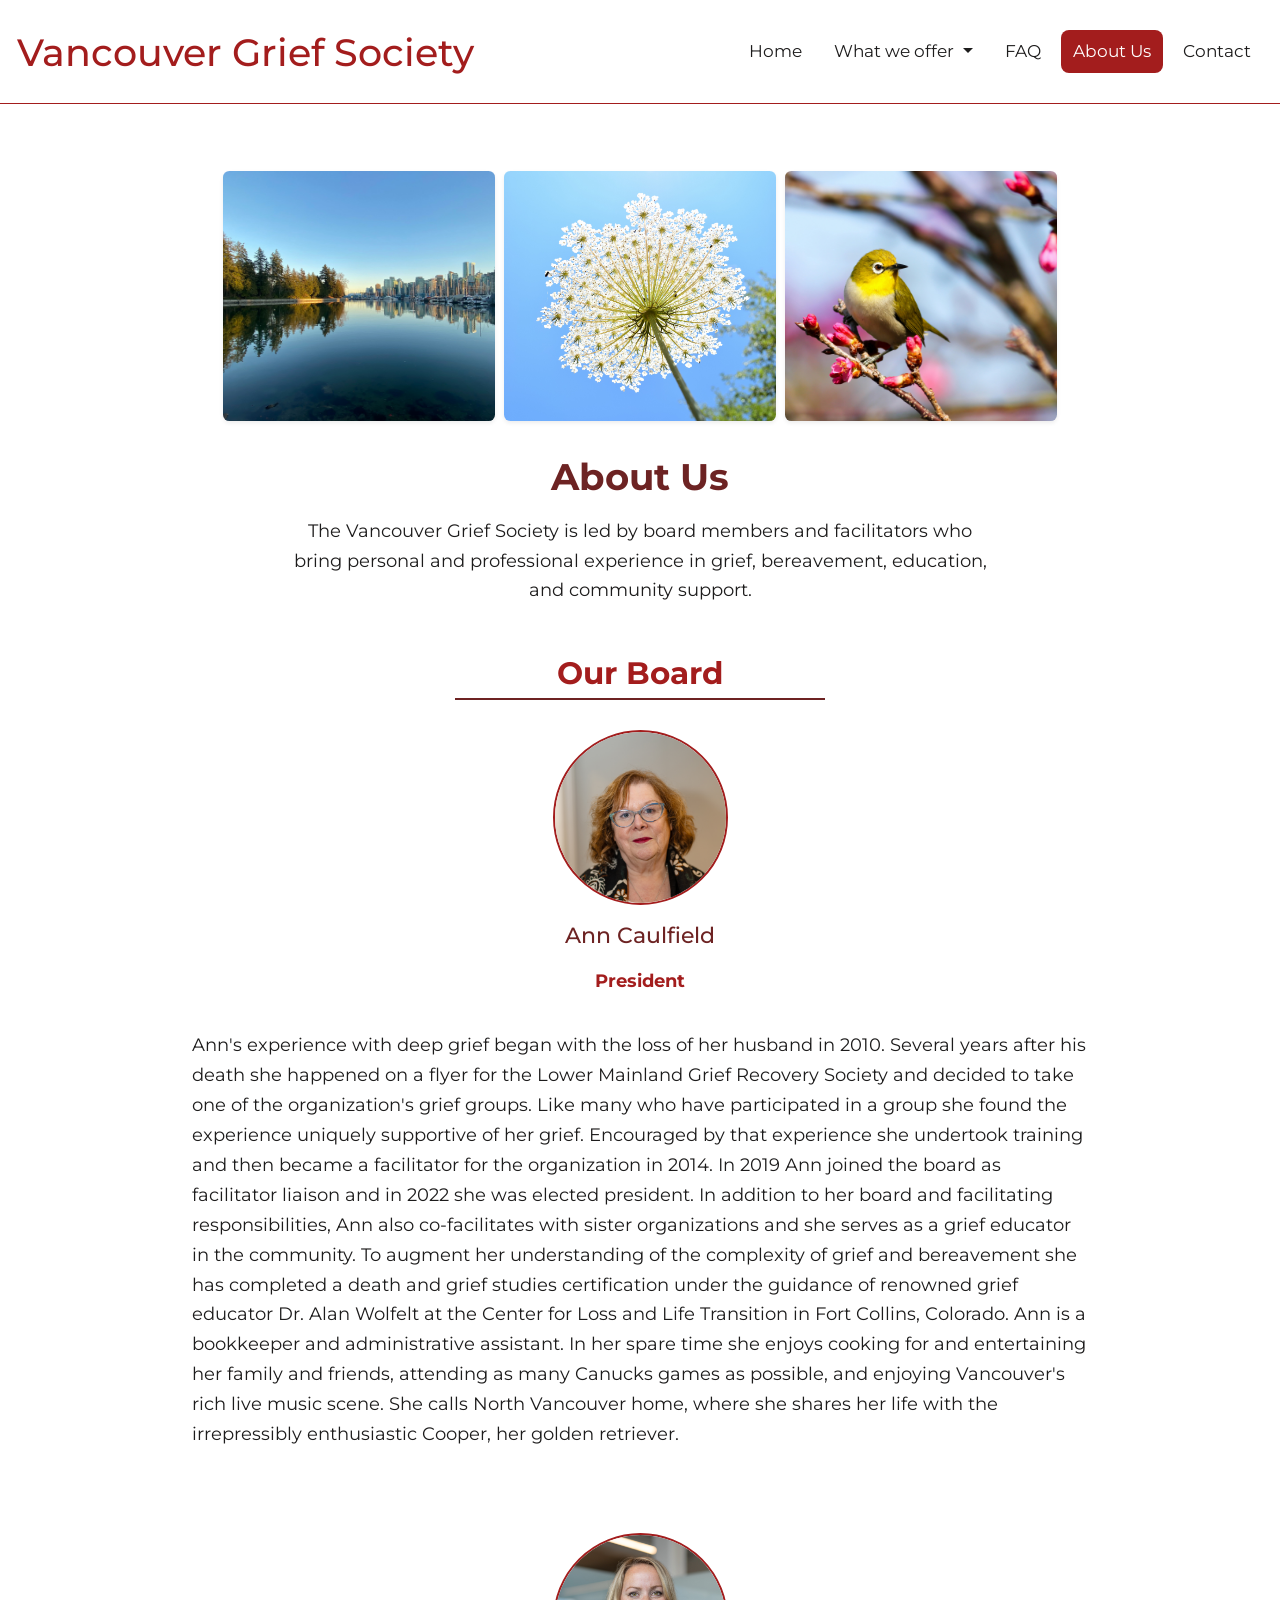
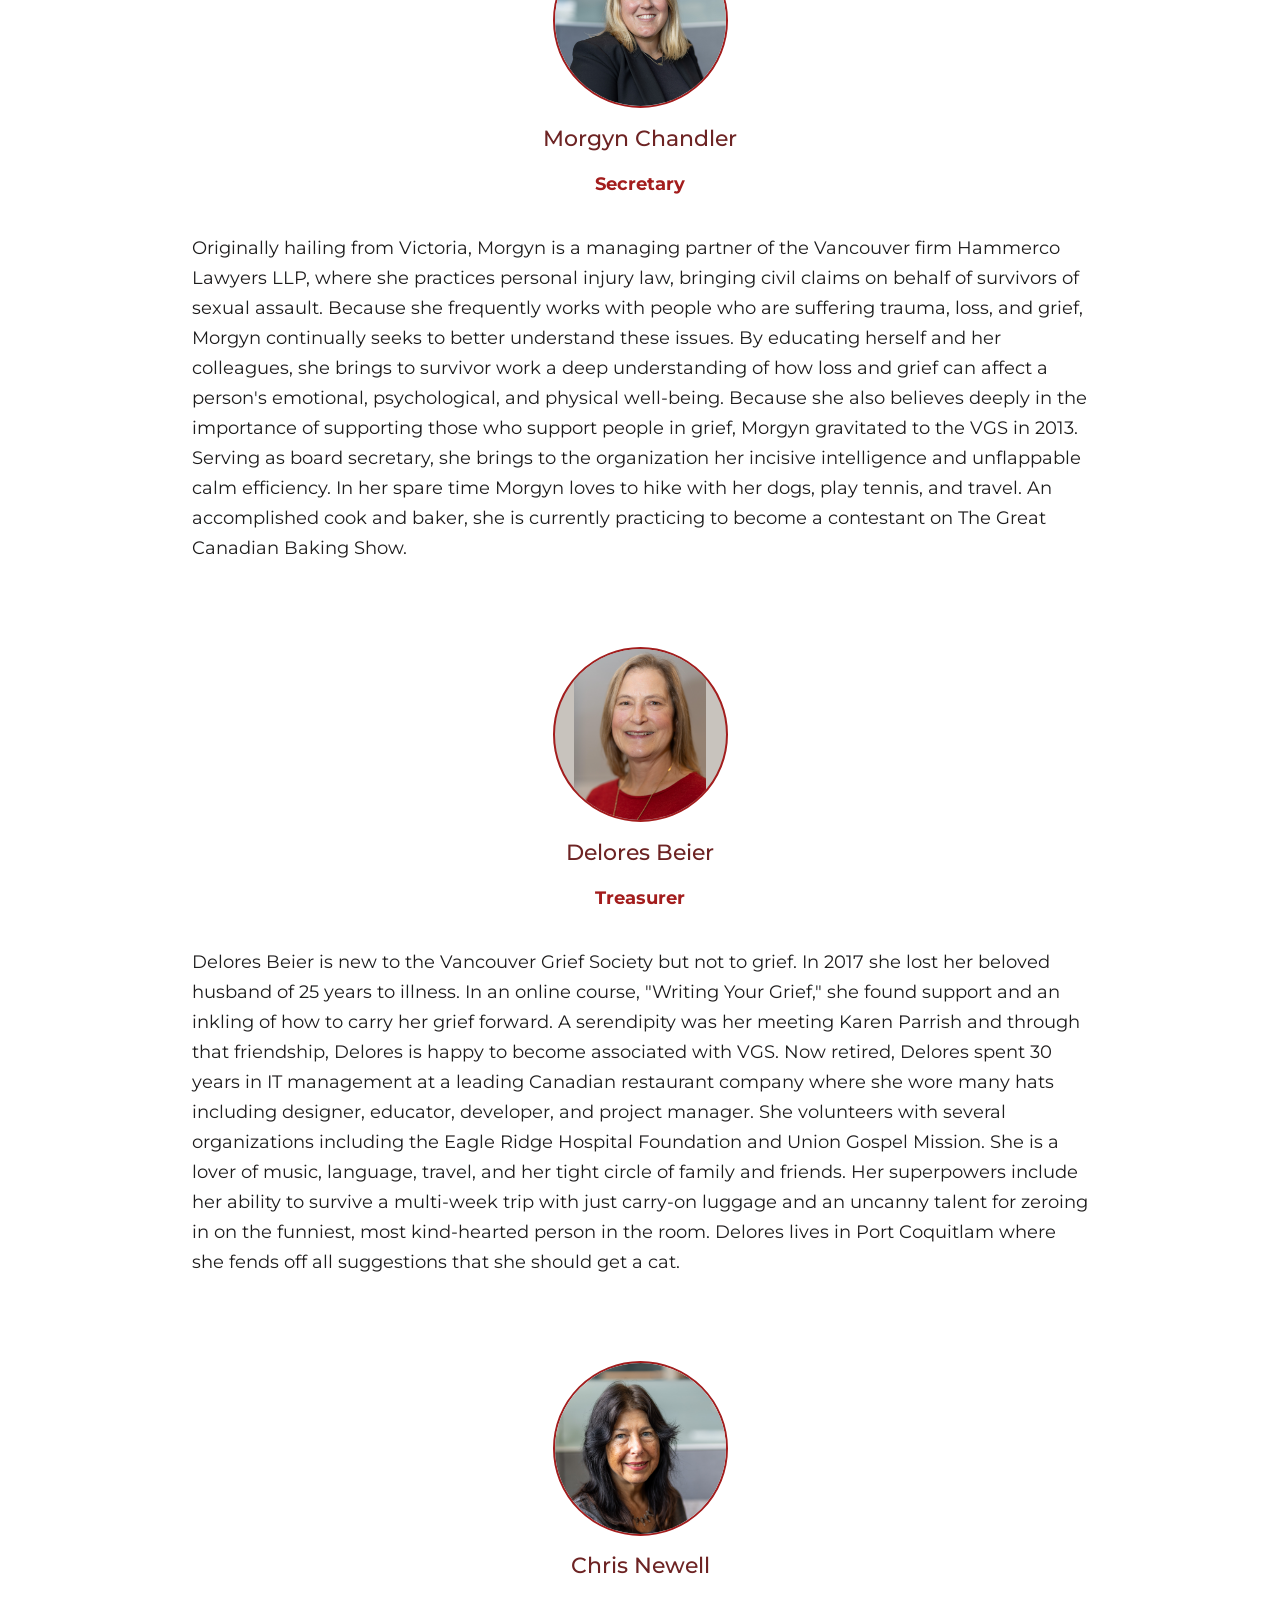
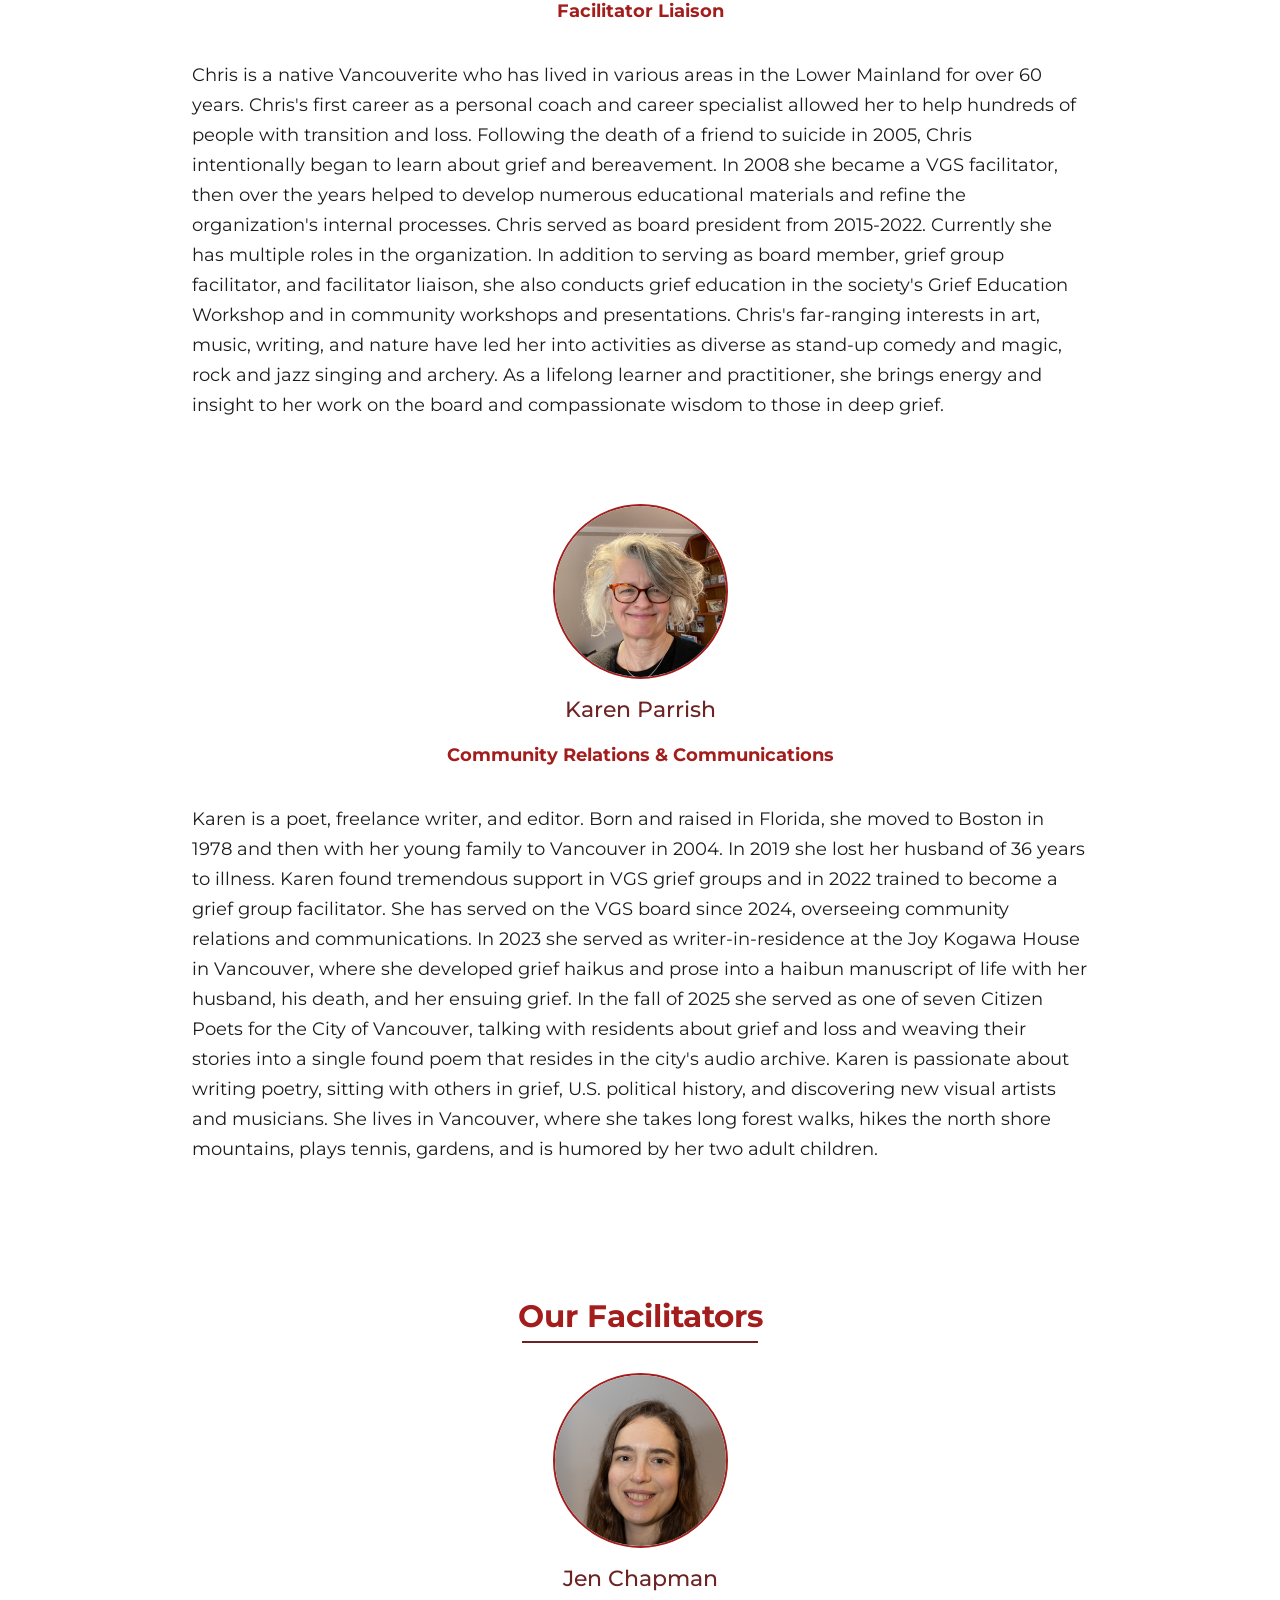
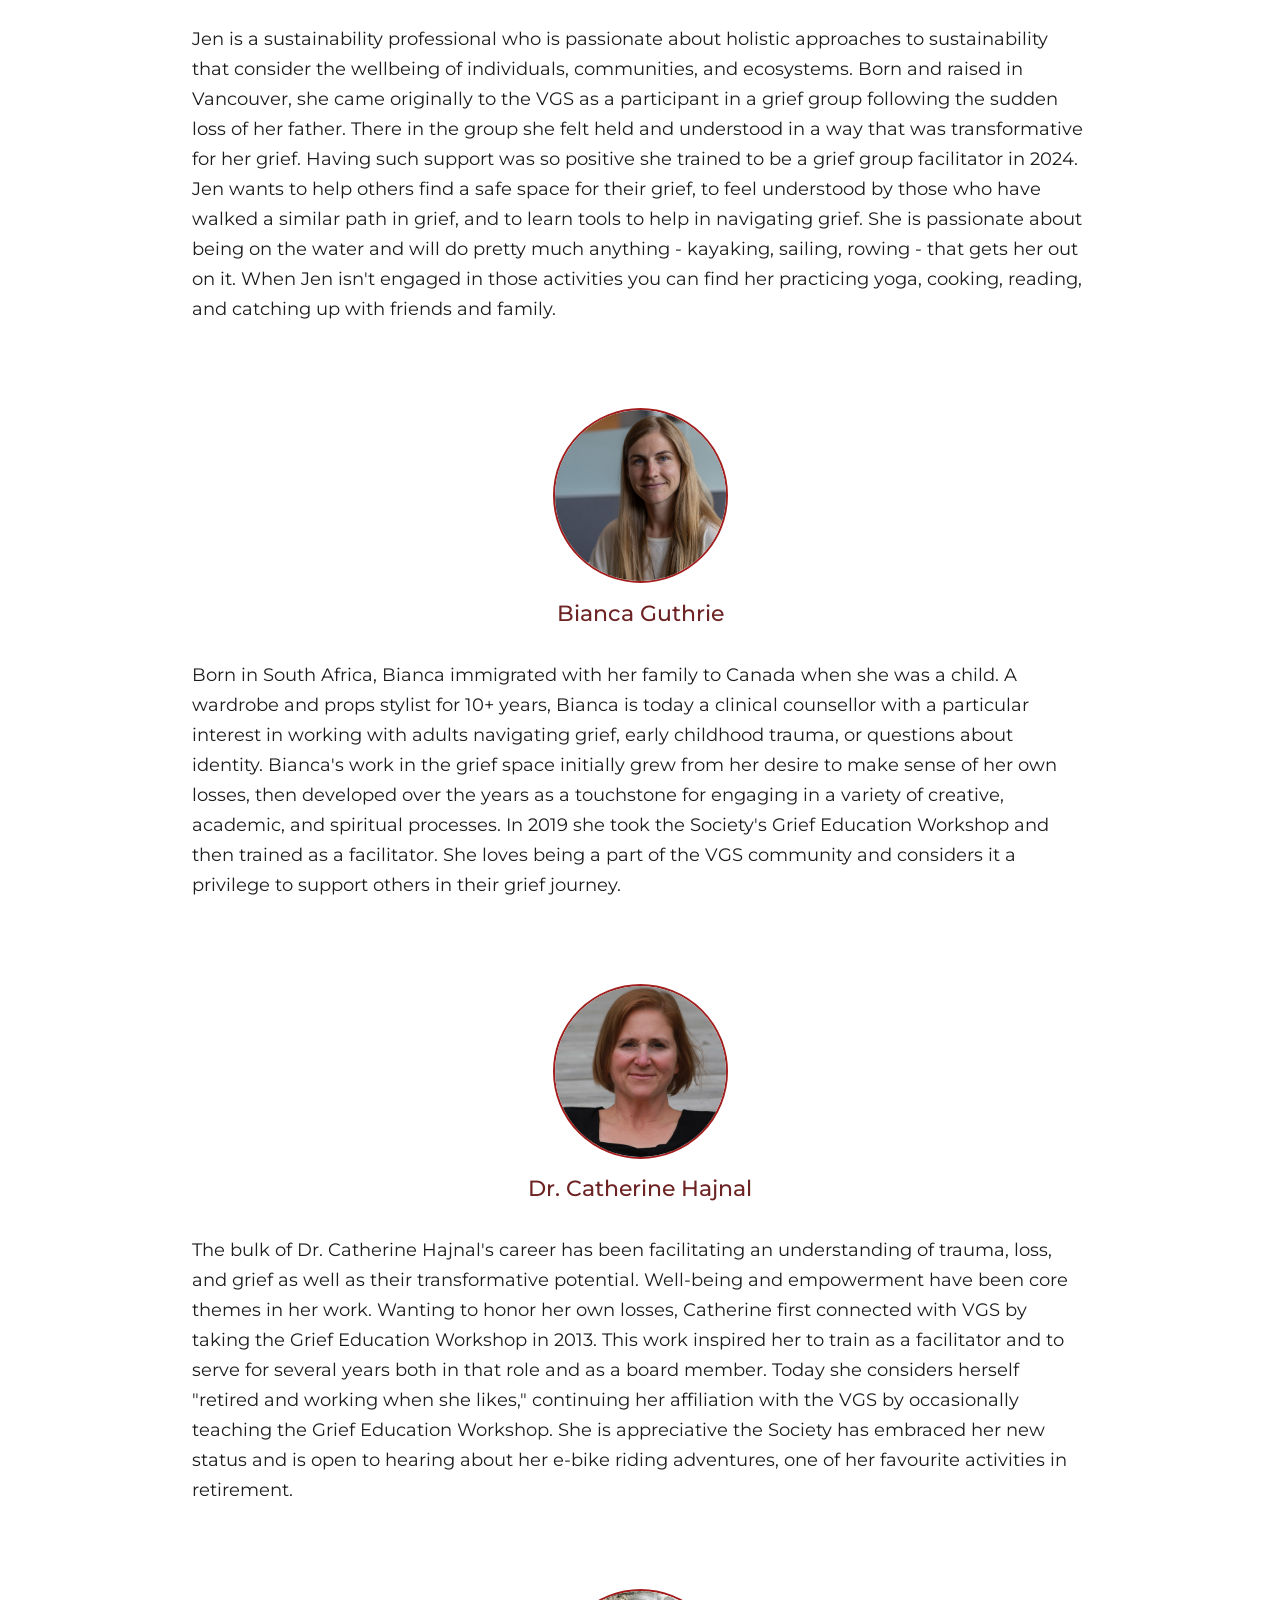
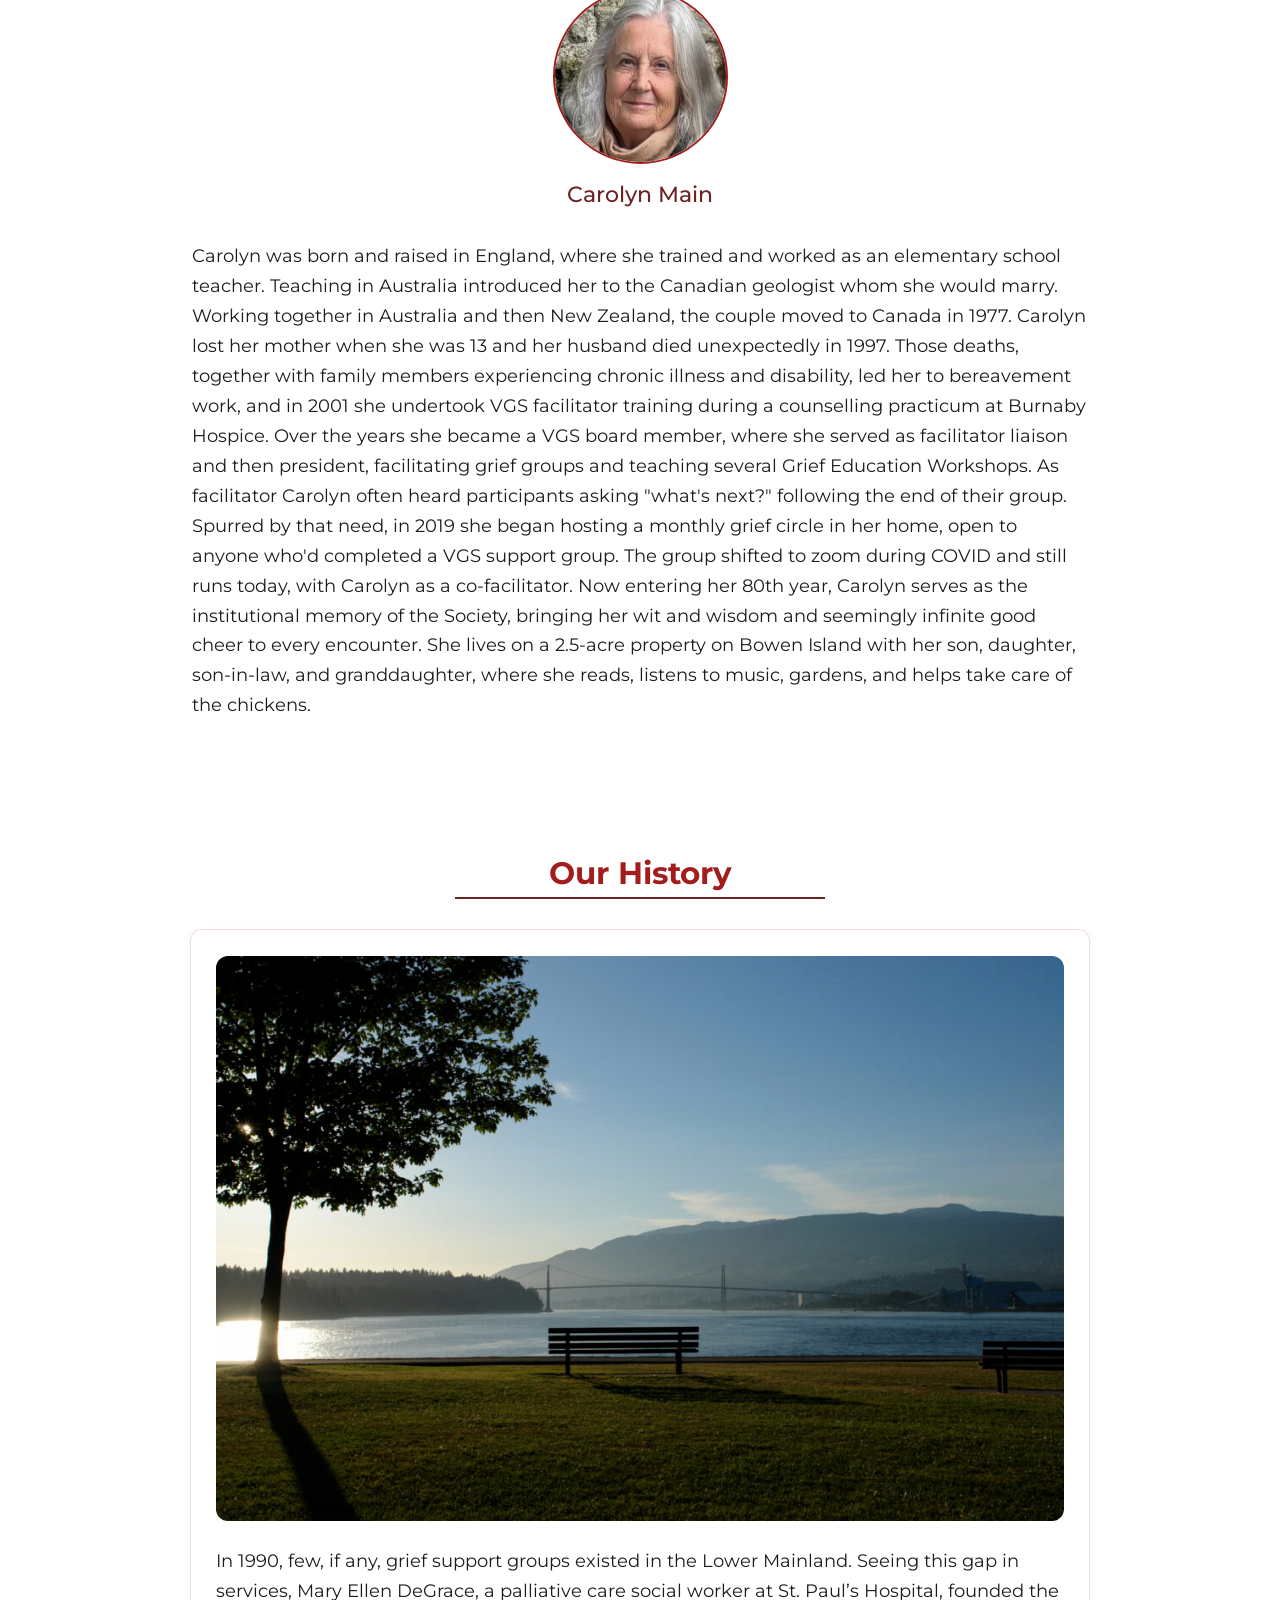
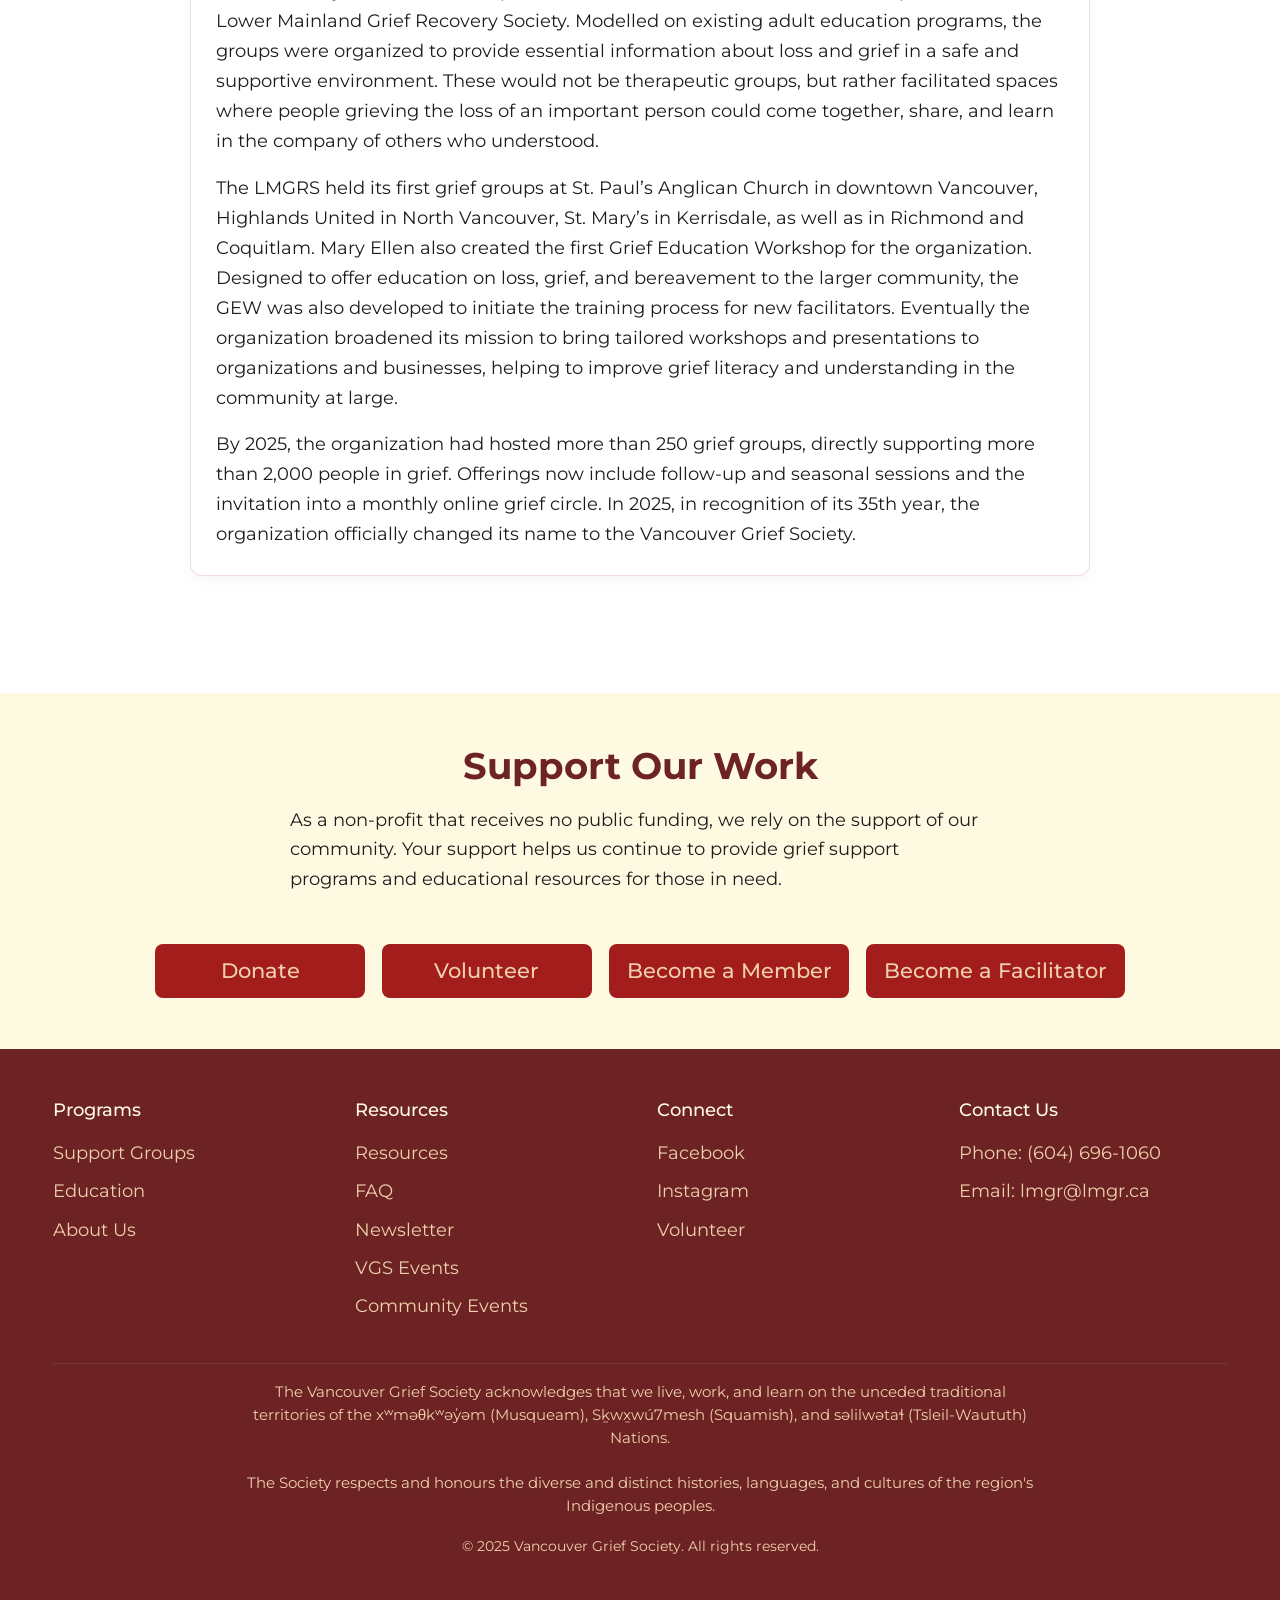
==== commit e9abafe5: "Refresh content pages and update membership links" ====
--- a/about.html
+++ b/about.html
@@ -15,8 +15,8 @@
     <link rel="stylesheet" href="navbar.css">
     <link rel="stylesheet" href="footer.css">
     <link rel="stylesheet" href="generalSection.css">
-    <link rel="stylesheet" href="contentPage.css">
-    <link rel="stylesheet" href="about.css?v=20260626">
+    <link rel="stylesheet" href="contentPage.css?v=2">
+    <link rel="stylesheet" href="about.css?v=20260627">
 </head>
 
 <body>
@@ -341,7 +341,7 @@
             <div class="links">
                 <a href="faq.html?highlight=donate">Donate</a>
                 <a href="faq.html?highlight=volunteer">Volunteer</a>
-                <a href="mailto:lmgr@lmgr.ca?subject=Membership%20Inquiry">Become a Member</a>
+                <a href="membership.html">Become a Member</a>
                 <a href="faq.html?highlight=become-a-facilitator">Become a Facilitator</a>
             </div>
         </div>
@@ -355,78 +355,53 @@
                     <ul>
                         <li><a href="supportGroups.html">Support Groups</a></li>
                         <li><a href="education.html">Education</a></li>
-                        <div class="footer-grid">
-                            <footer id="footer" class="site-footer">
-                                <div class="container footer-container">
-                                    <div class="footer-grid">
-                                        <div class="footer-column">
-                                            <h3>Programs</h3>
-                                            <ul>
-                                                <li><a href="supportGroups.html">Support Groups</a></li>
-                                                <li><a href="education.html">Education</a></li>
-                                                <li><a href="about.html">About Us</a></li>
-                                            </ul>
-                                        </div>lass="footer-column">
-                                        <h3>Resources</h3>
-                                        <div class="footer-column">
-                                            <h3>Resources</h3>
-                                            <ul>
-                                                <li><a href="resources.html">Resources</a></li>
-                                                <li><a href="faq.html">FAQ</a></li>
-                                                <li><a href="https://forms.gle/5CZ8idRxc71DqHw28">Newsletter</a></li>
-                                                <li><a href="VGSEvents.html">VGS Events</a></li>
-                                                <li><a href="communityEvents.html">Community Events</a></li>
-                                            </ul>
-                                        </div>
-
-                                        <div class="footer-column">
-                                            <h3>Connect</h3>
-                                            <ul>
-                                                <li><a href="#">Facebook</a></li>
-                                                <li><a href="#">Instagram</a></li>
-                                                <li><a href="faq.html?highlight=volunteer">Volunteer</a></li>
-                                            </ul>
-                                        </div>
-
-                                        <div class="footer-column">
-                                            <h3>Contact Us</h3>
-                                            <ul>
-                                                <li>Phone: (604) 696-1060</li>
-                                                <li>Email: lmgr@lmgr.ca</li>
-                                            </ul>
-                                        </div>
-                                    </div> <br><br>
-                                    The Society respects and honours the diverse and distinct histories, languages, and
-                                    cultures of the
-                                    <div class="footer-bottom">
-                                        <p class="acknowledgement">
-                                            The Vancouver Grief Society acknowledges that we live, work, and learn on
-                                            the
-                                            unceded traditional
-                                            territories of the
-                                            xʷməθkʷəy̓əm (Musqueam), Sḵwx̱wú7mesh (Squamish), and səlilwətaɬ
-                                            (Tsleil-Waututh) Nations.
-                                            <br><br>
-                                            The Society respects and honours the diverse and distinct histories,
-                                            languages,
-                                            and cultures of the
-                                            region's Indigenous peoples.
-                                        </p>
-                                        <p class="copyright">
-                                            © 2025 Vancouver Grief Society. All rights reserved.
-                                        </p>
-                                    </div>
-                                </div>
-                            </footer>
-
-                            <script
-                                src="https://cdn.jsdelivr.net/npm/bootstrap@5.3.3/dist/js/bootstrap.bundle.min.js"></script>
-                            <script src="navbar.js"></script>
-                            <p class="copyright">
-                                © 2025 Vancouver Grief Society. All rights reserved.
-                            </p>
-                        </div>
-                </div>
+                        <li><a href="about.html">About Us</a></li>
+                    </ul>
+                </div>
+
+                <div class="footer-column">
+                    <h3>Resources</h3>
+                    <ul>
+                        <li><a href="resources.html">Resources</a></li>
+                        <li><a href="faq.html">FAQ</a></li>
+                        <li><a href="https://forms.gle/5CZ8idRxc71DqHw28">Newsletter</a></li>
+                        <li><a href="VGSEvents.html">VGS Events</a></li>
+                        <li><a href="communityEvents.html">Community Events</a></li>
+                    </ul>
+                </div>
+
+                <div class="footer-column">
+                    <h3>Connect</h3>
+                    <ul>
+                        <li><a href="#">Facebook</a></li>
+                        <li><a href="#">Instagram</a></li>
+                        <li><a href="faq.html?highlight=volunteer">Volunteer</a></li>
+                    </ul>
+                </div>
+
+                <div class="footer-column">
+                    <h3>Contact Us</h3>
+                    <ul>
+                        <li>Phone: (604) 696-1060</li>
+                        <li>Email: lmgr@lmgr.ca</li>
+                    </ul>
+                </div>
+            </div>
+
+            <div class="footer-bottom">
+                <p class="acknowledgement">
+                    The Vancouver Grief Society acknowledges that we live, work, and learn on the unceded traditional
+                    territories of the
+                    xʷməθkʷəy̓əm (Musqueam), Sḵwx̱wú7mesh (Squamish), and səlilwətaɬ (Tsleil-Waututh) Nations.
+                    <br><br>
+                    The Society respects and honours the diverse and distinct histories, languages, and cultures of the
+                    region's Indigenous peoples.
+                </p>
+                <p class="copyright">
+                    © 2025 Vancouver Grief Society. All rights reserved.
+                </p>
+            </div>
+        </div>
     </footer>
 
     <script src="https://cdn.jsdelivr.net/npm/bootstrap@5.3.3/dist/js/bootstrap.bundle.min.js"></script>
--- a/contentPage.css
+++ b/contentPage.css
@@ -104,6 +104,10 @@
     font-weight: 500;
 }
 
+.resource-contact a {
+    overflow-wrap: anywhere;
+}
+
 .history-image {
     width: 100%;
     border-radius: 12px;
--- a/about.css
+++ b/about.css
@@ -104,7 +104,17 @@
     overflow: hidden;
 }
 
-.portrait-frame img {
+.board-member-photo {
+    width: 175px;
+    aspect-ratio: 1;
+    border: 2px solid var(--primary-color);
+    border-radius: 100%;
+    flex-shrink: 0;
+    overflow: hidden;
+    background-color: #c8c3bd;
+}
+
+.board-member-photo img {
     display: block;
     width: 100%;
     height: 100%;
@@ -113,6 +123,15 @@
     border-radius: 0;
 }
 
+.portrait-frame img {
+    display: block;
+    width: 100%;
+    height: 100%;
+    aspect-ratio: auto;
+    border: 0;
+    border-radius: 0;
+}
+
 .board-member .portrait-chris img.adjust-down {
     object-position: center 15%;
     transform: scale(1.22);
@@ -142,6 +161,11 @@
 
 .board-member img.zoom-out {
     object-position: center 10%;
+}
+
+.board-member .board-member-photo.zoom-out-delores img {
+    object-fit: contain;
+    object-position: center center;
 }
 
 .board-member img.morgyn {
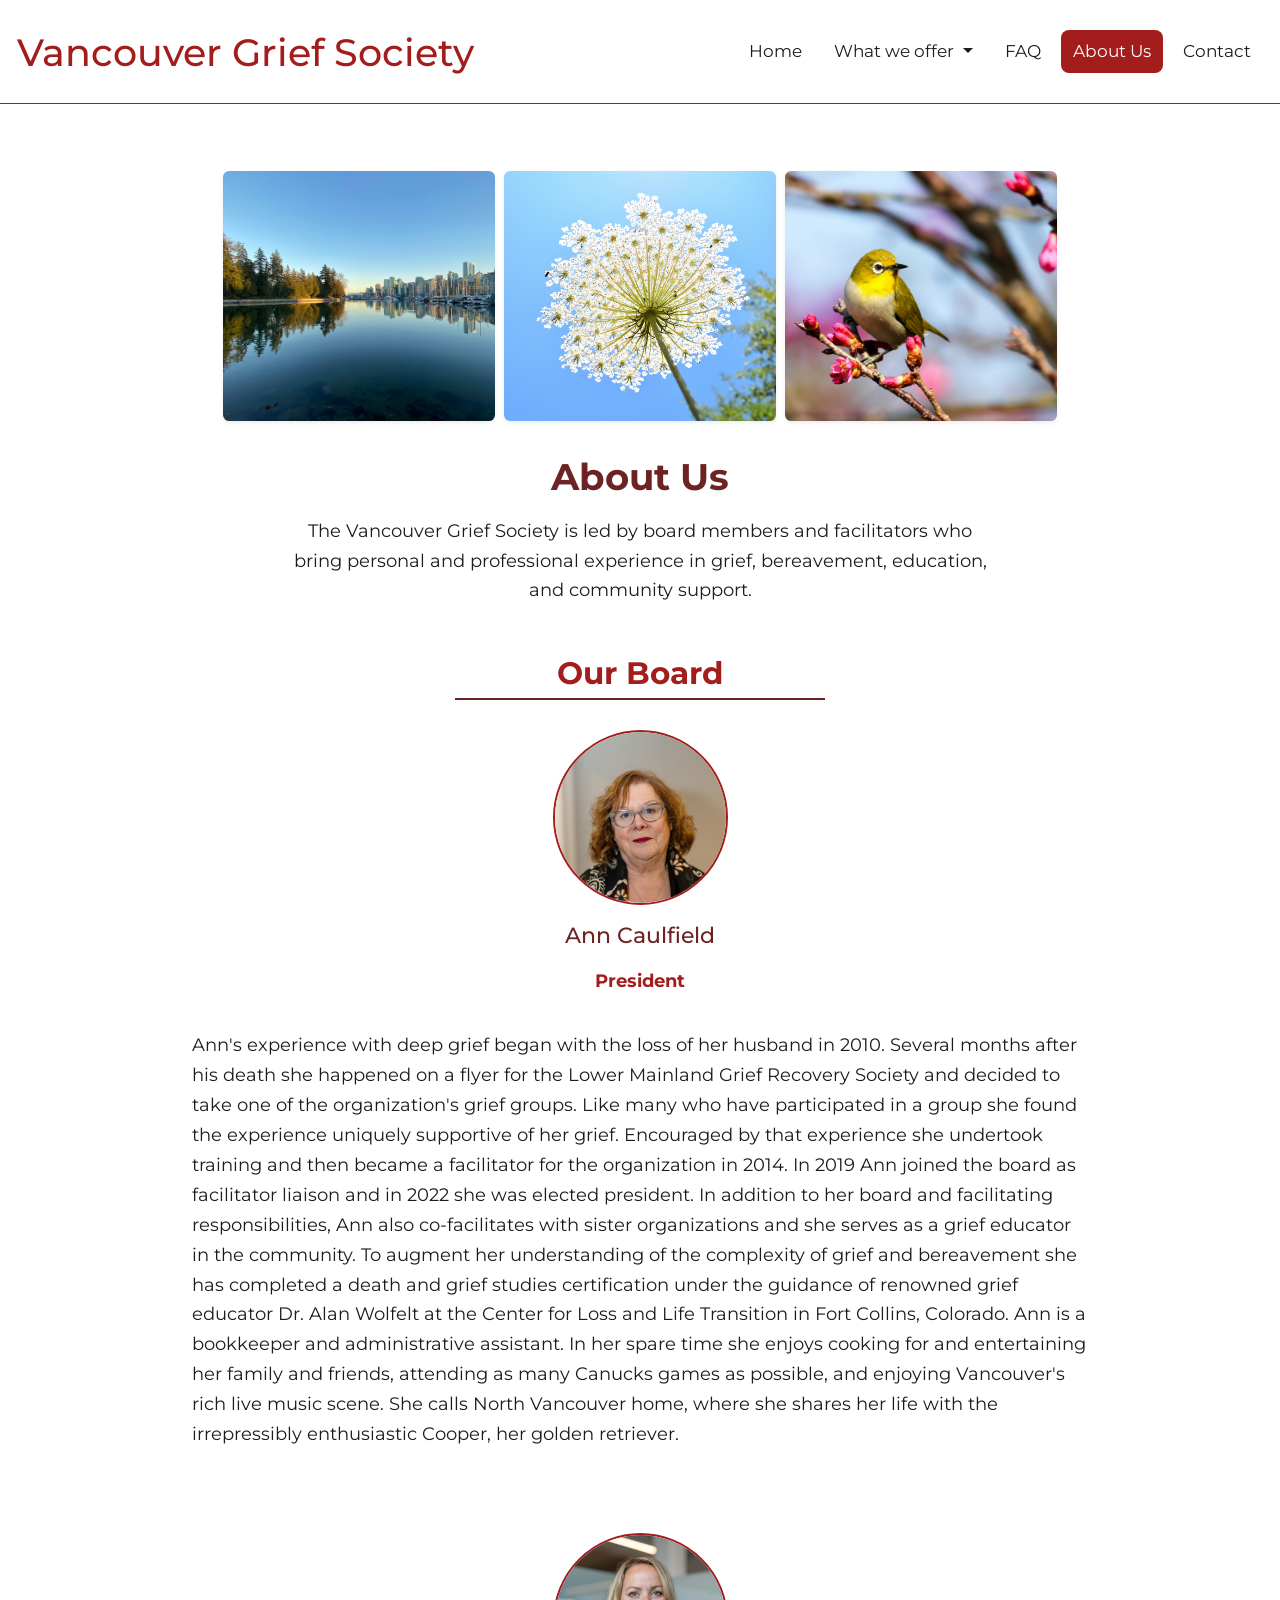
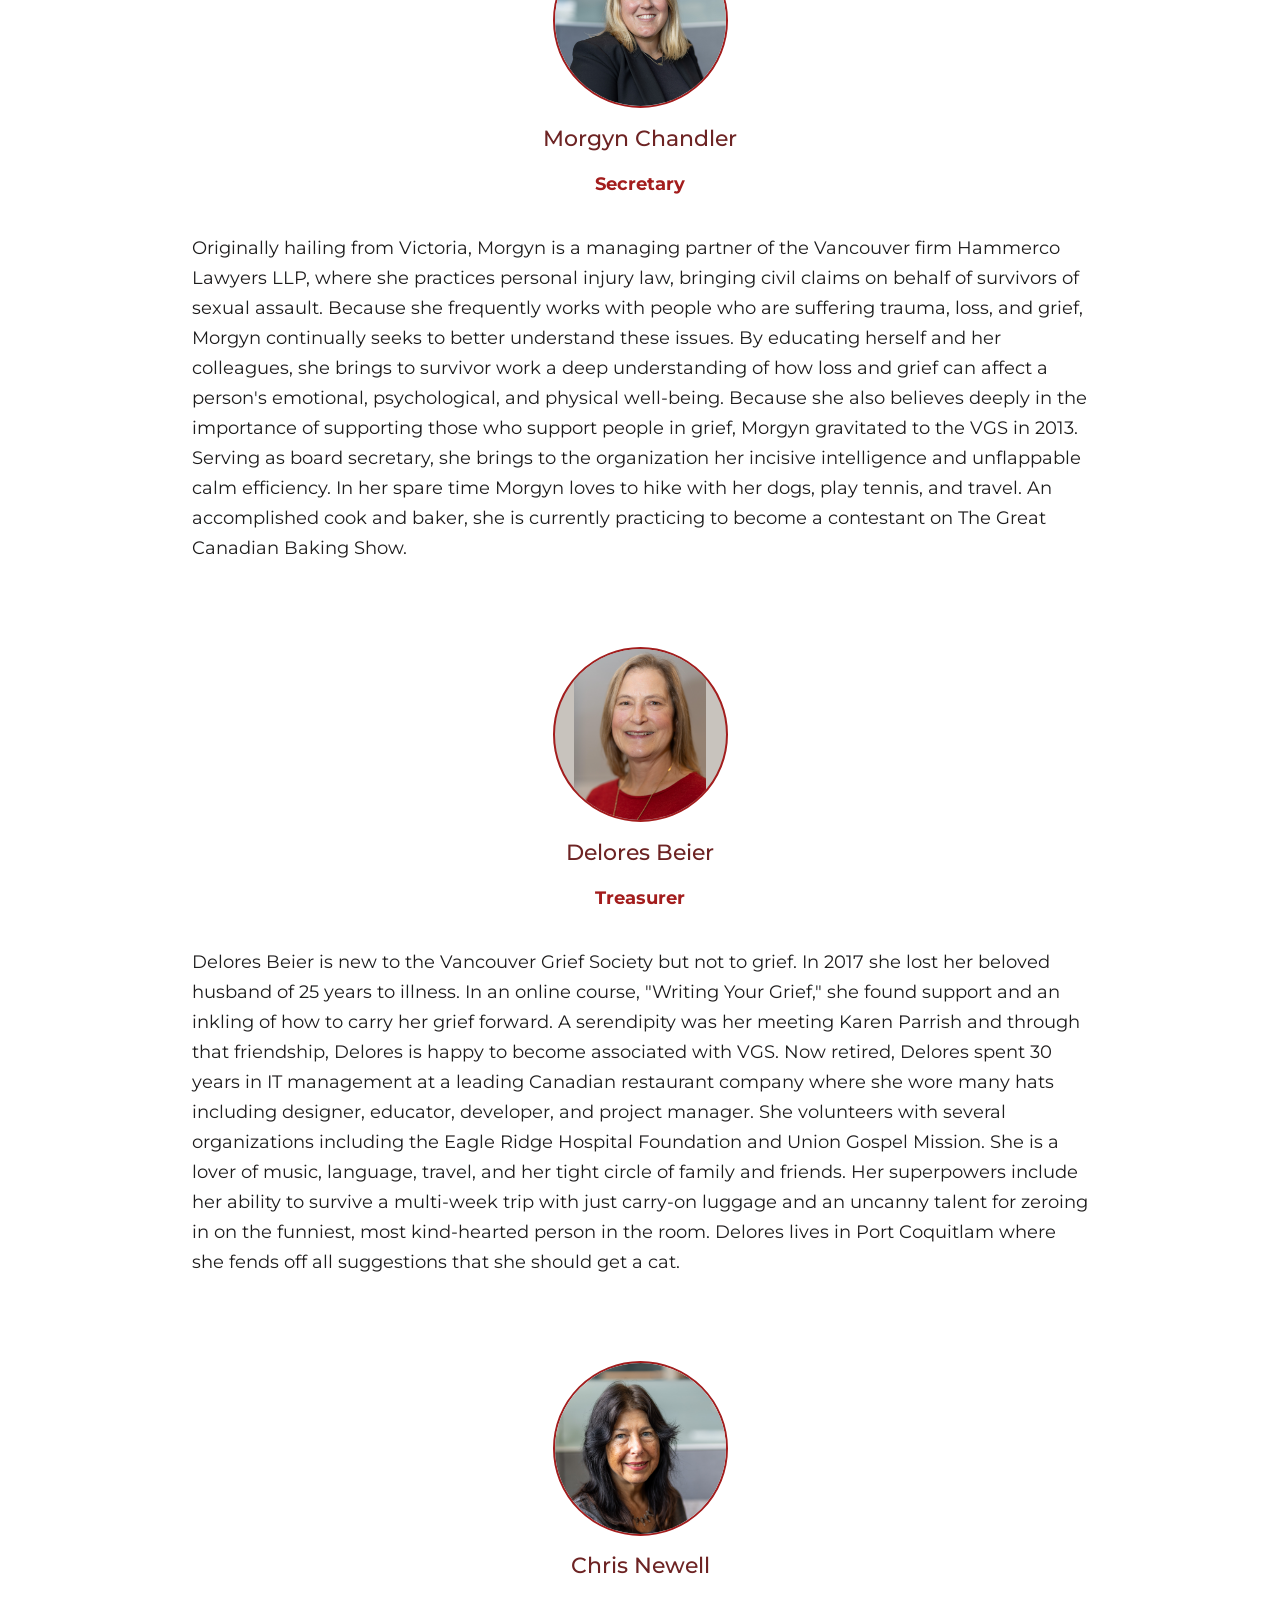
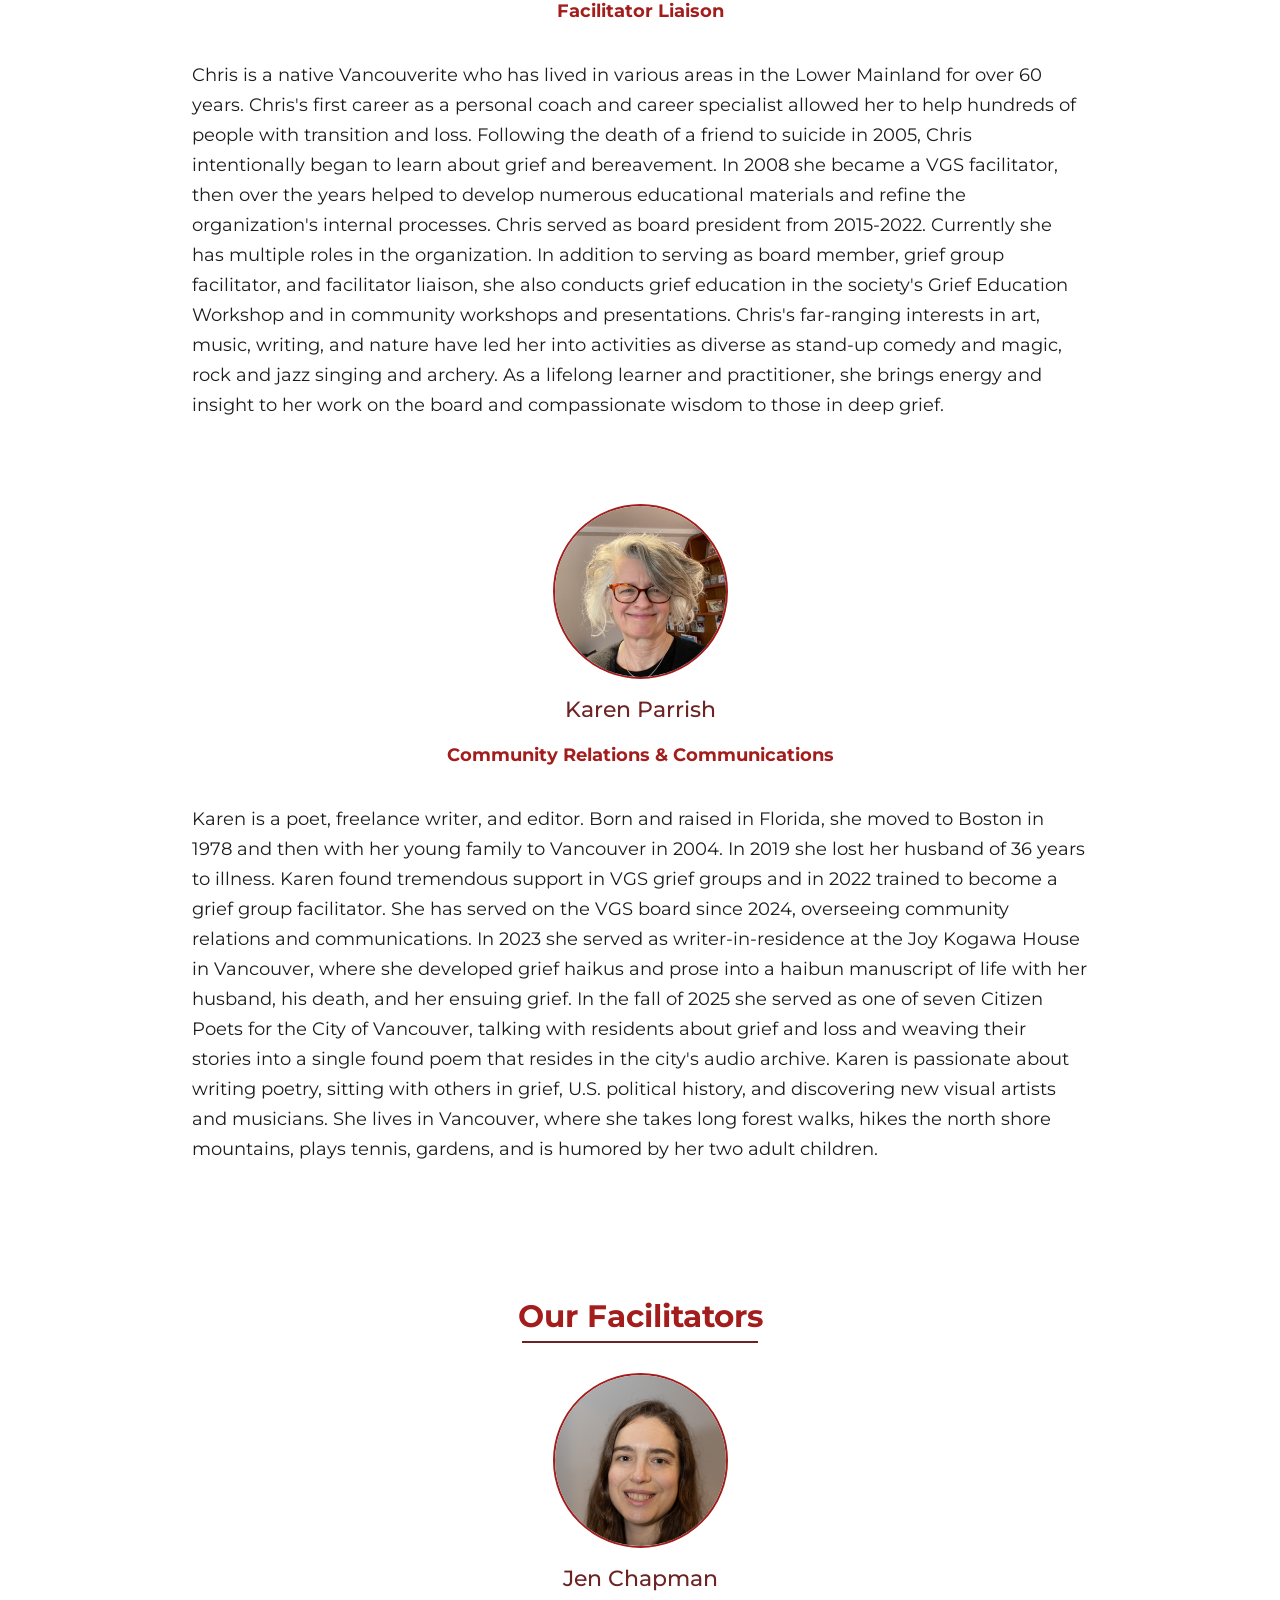
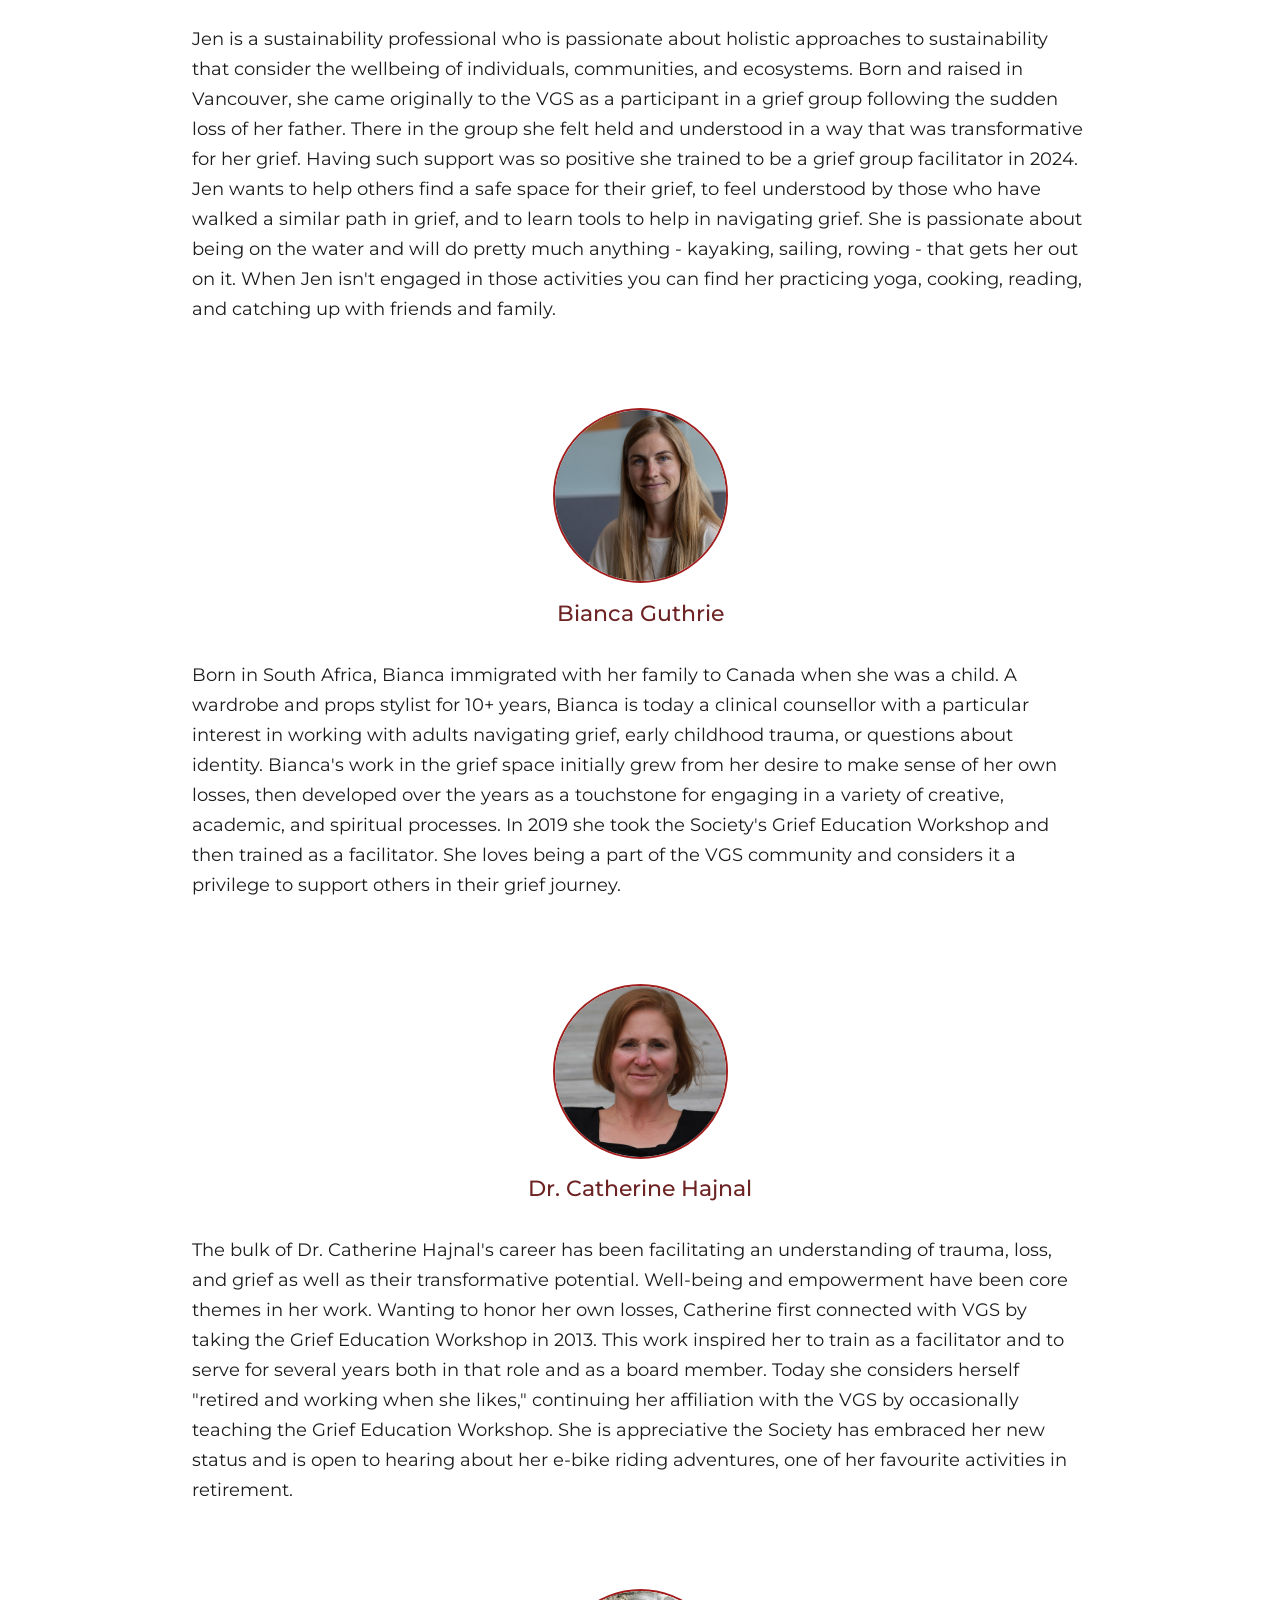
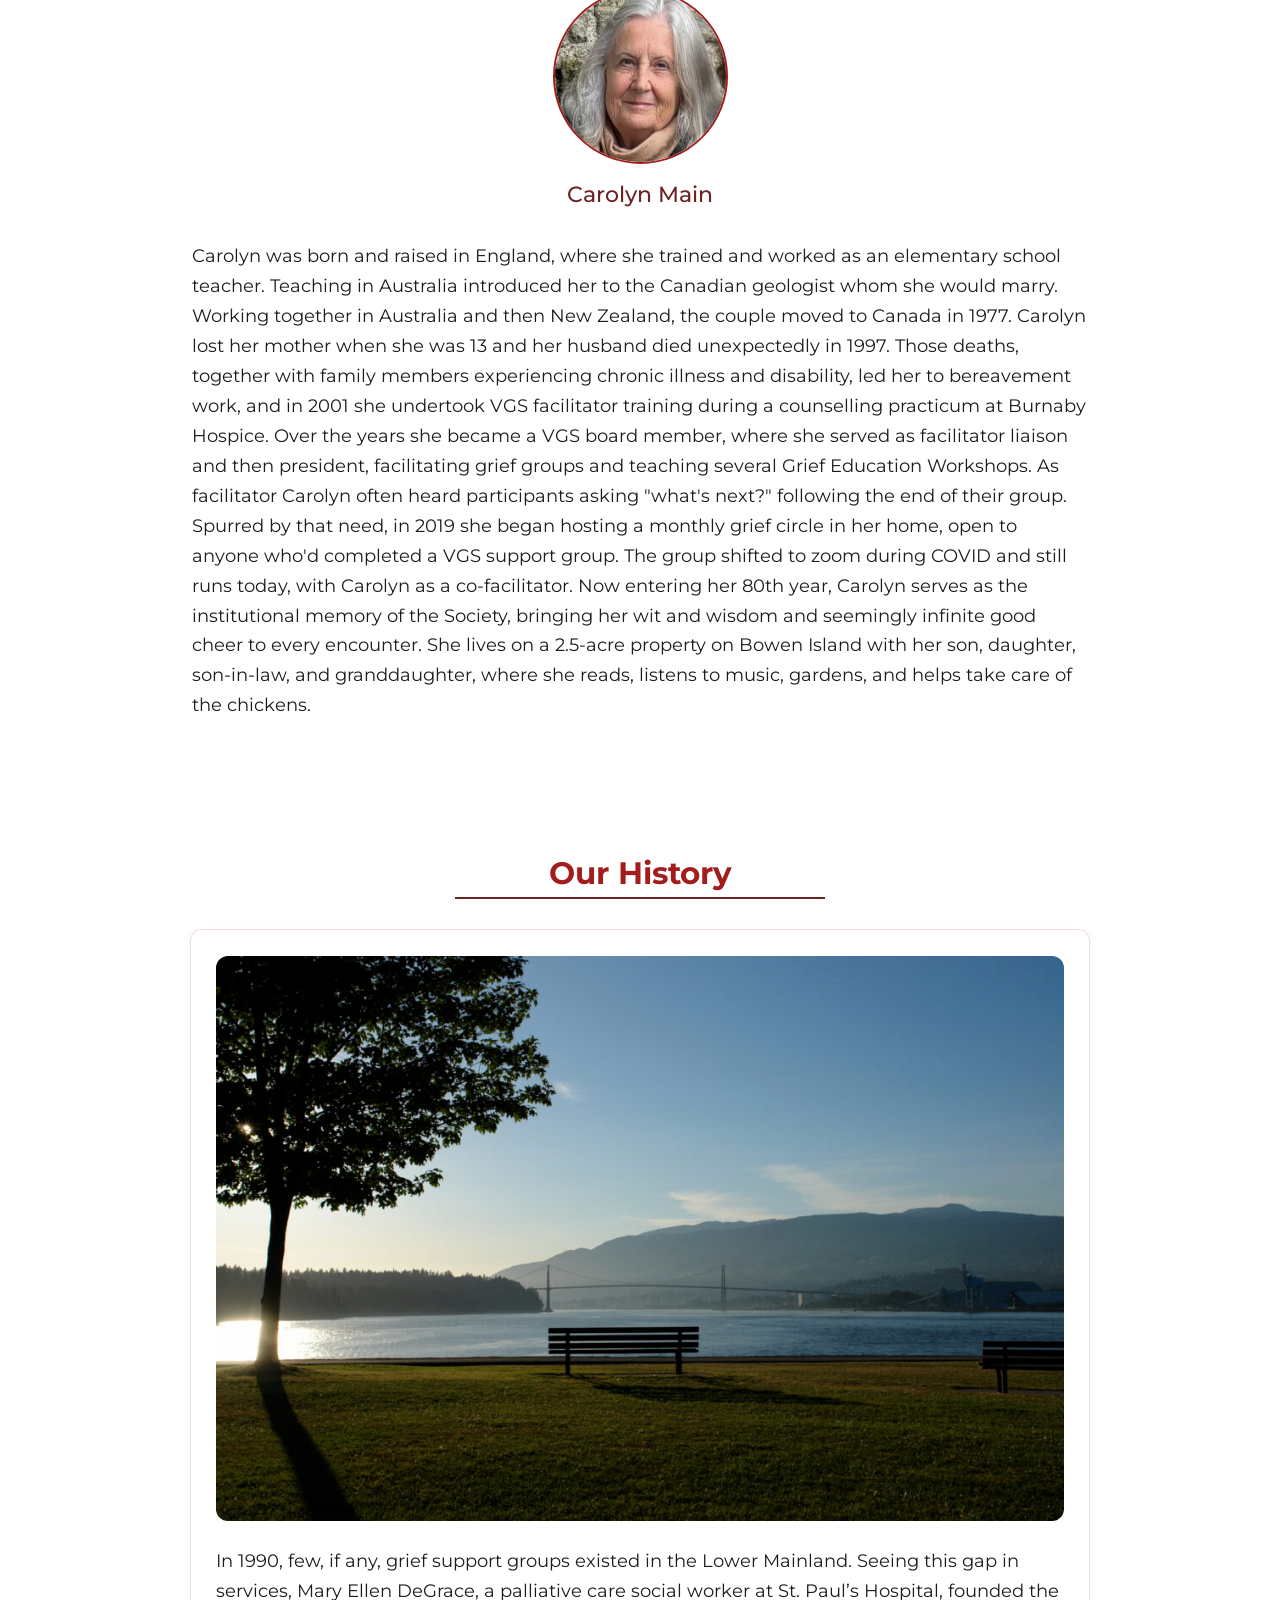
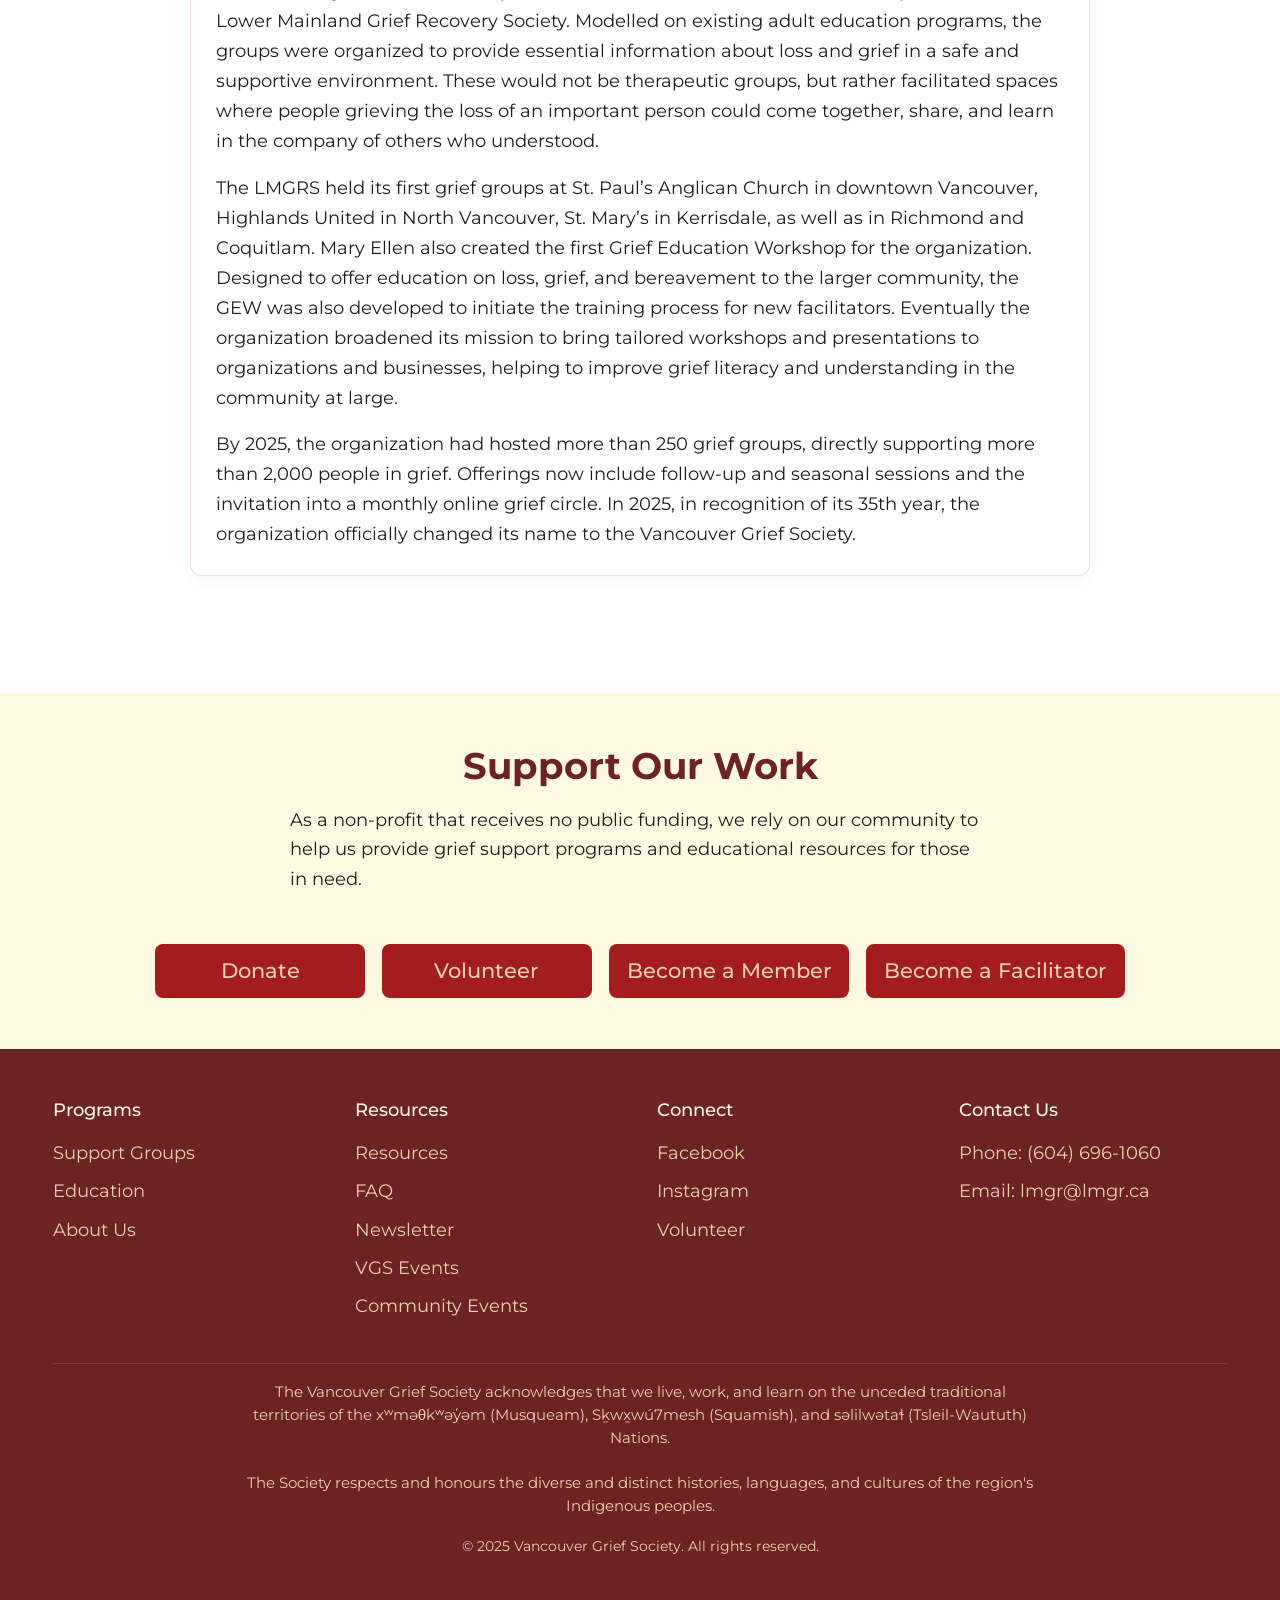
==== commit 41d92e69: "Refine website copy for consistency and clarity" ====
--- a/about.html
+++ b/about.html
@@ -92,7 +92,7 @@
                         <h3>Ann Caulfield</h3>
                         <span class="position">President</span>
                         <p>
-                            Ann's experience with deep grief began with the loss of her husband in 2010. Several years
+                            Ann's experience with deep grief began with the loss of her husband in 2010. Several months
                             after his death she happened on a flyer for the Lower Mainland Grief Recovery Society and
                             decided to take one of the organization's grief groups. Like many who have participated in a
                             group she found the experience uniquely supportive of her grief. Encouraged by that
@@ -335,8 +335,8 @@
         <div class="container">
             <h2>Support Our Work</h2>
             <p>
-                As a non-profit that receives no public funding, we rely on the support of our community. Your support
-                helps us continue to provide grief support programs and educational resources for those in need.
+                As a non-profit that receives no public funding, we rely on our community to help us provide grief
+                support programs and educational resources for those in need.
             </p>
             <div class="links">
                 <a href="faq.html?highlight=donate">Donate</a>
--- a/generalSection.css
+++ b/generalSection.css
@@ -114,6 +114,7 @@
 }
 
 .education-overview.content-section .links {
+    width: 100%;
     justify-content: center;
 }
 
@@ -156,6 +157,7 @@
 }
 
 #grief-education-workshop .links {
+    width: 100%;
     justify-content: center;
 }
 
